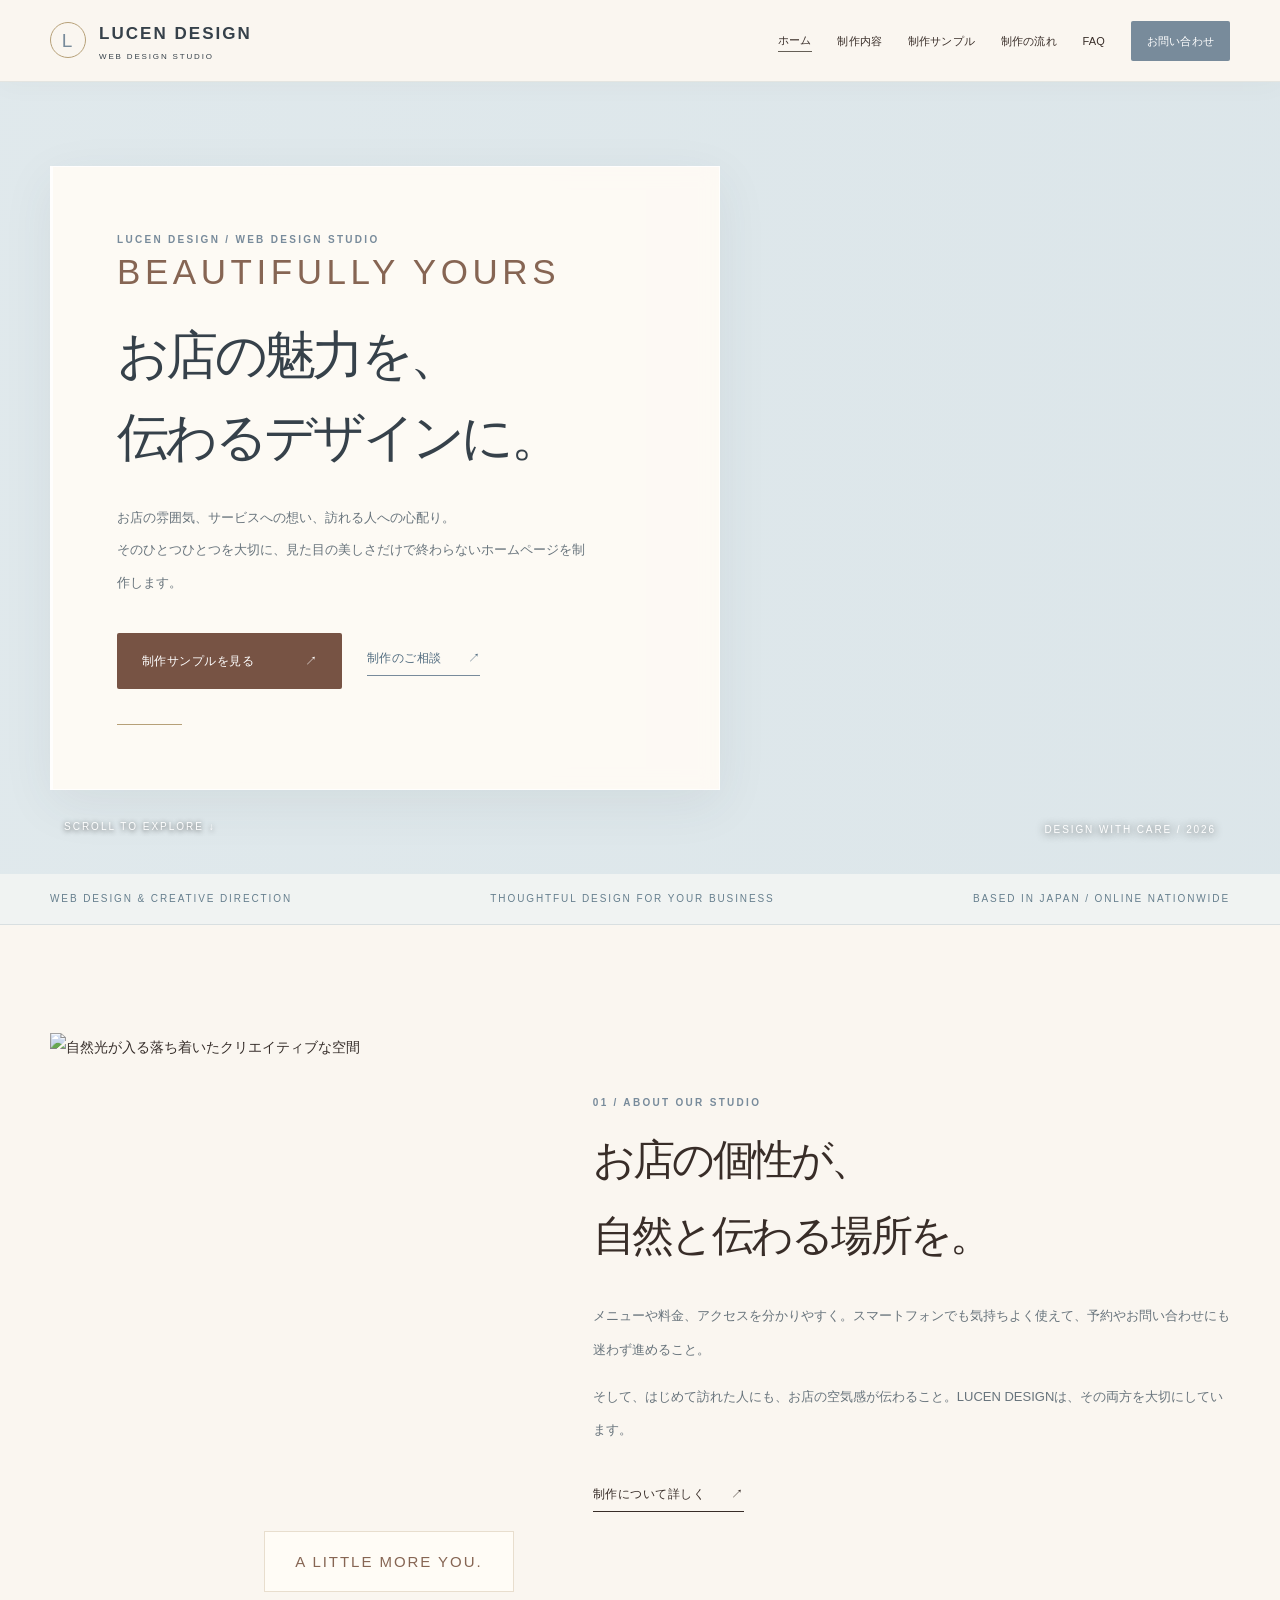
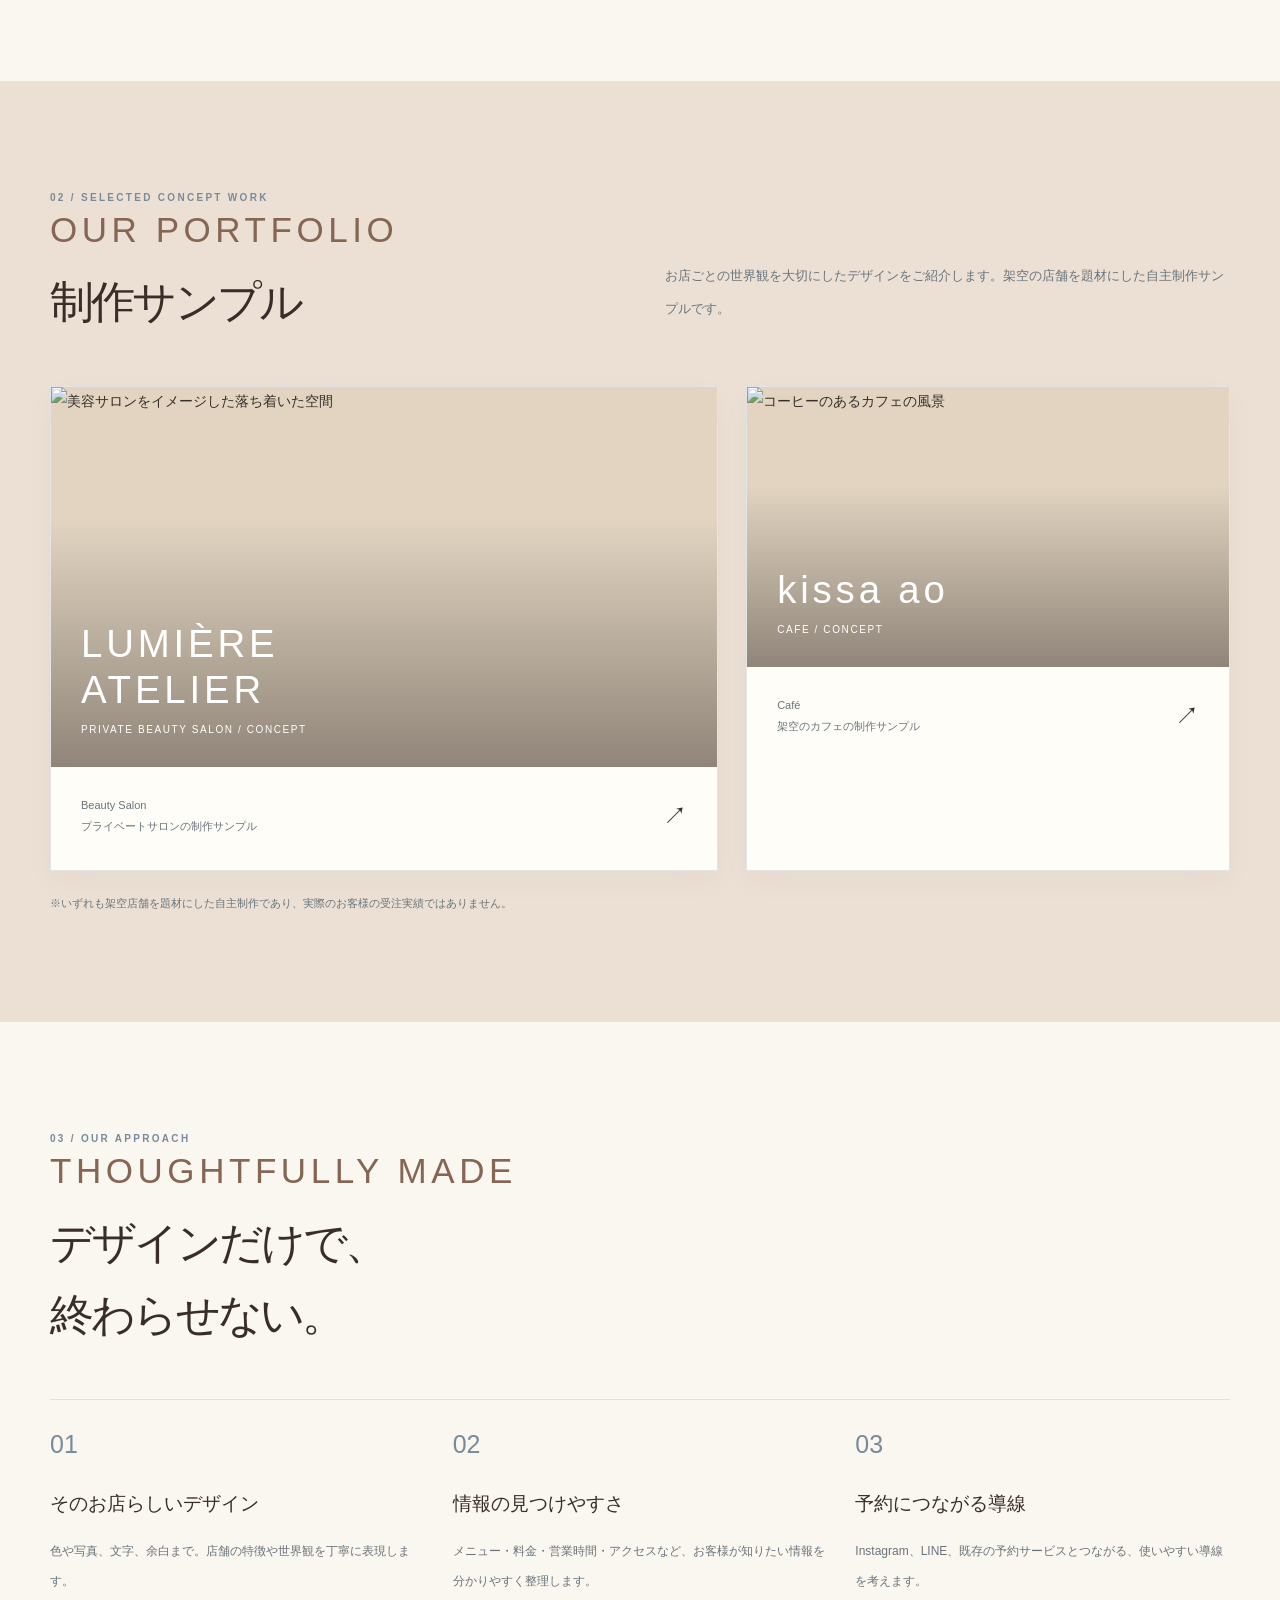
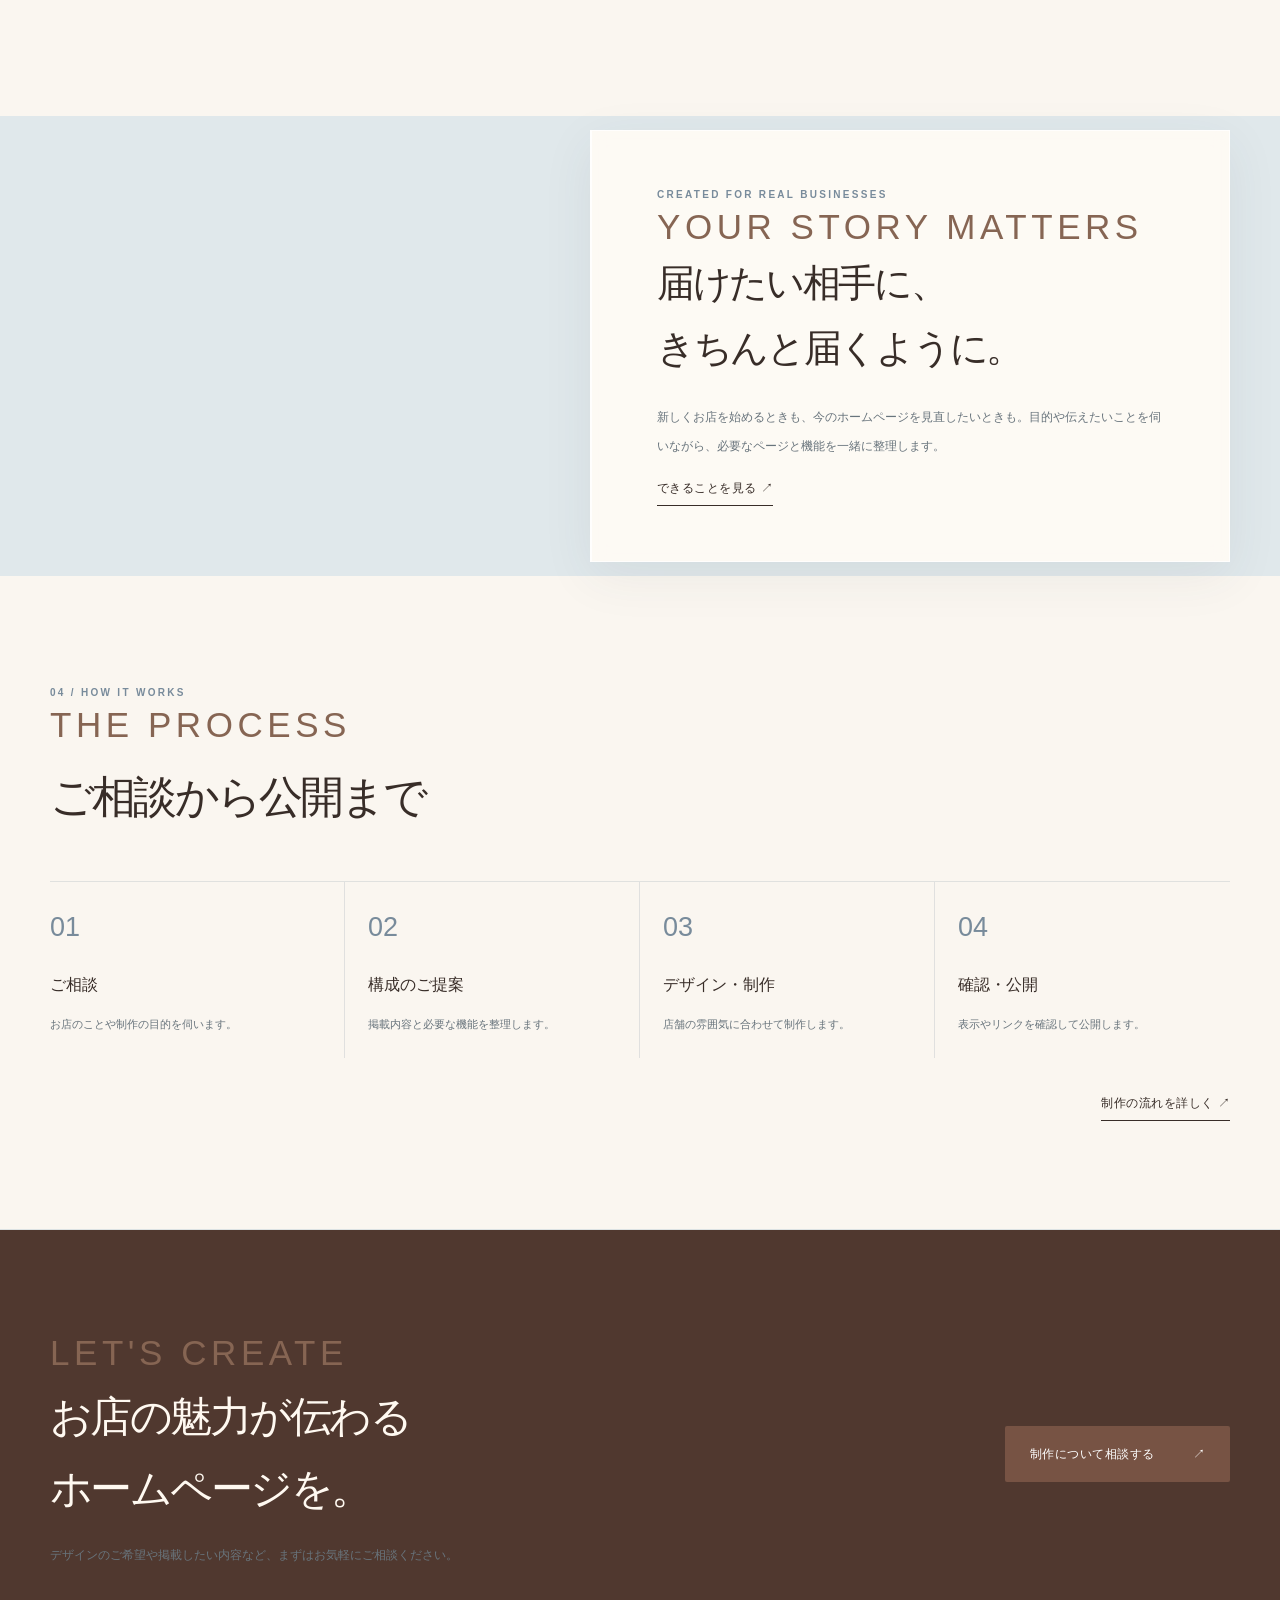
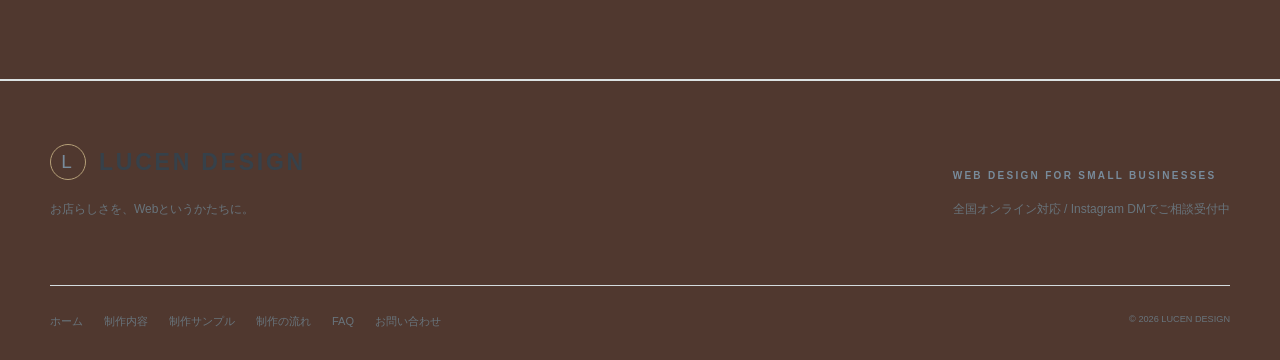
==== index.html @ 670e813e "Bust theme cache for visible blue palette v8" ====
<!doctype html><html lang="ja"><head><meta charset="utf-8"><meta name="viewport" content="width=device-width,initial-scale=1"><meta name="theme-color" content="#FAF6F0"><meta name="description" content="LUCEN DESIGNは店舗・個人事業主向けのホームページ制作スタジオ。お店の個性と使いやすさを両立するWebデザイン。"><meta property="og:title" content="LUCEN DESIGN | ホームページ制作"><meta property="og:description" content="LUCEN DESIGNは店舗・個人事業主向けのホームページ制作スタジオ。お店の個性と使いやすさを両立するWebデザイン。"><meta property="og:type" content="website"><link rel="canonical" href="https://vbpzvm6dhc-svg.github.io/shop-website-projects/"><meta name="design-version" content="LUCEN Editorial Glass v5 Production | 2026-11-01"><title>ホームページ制作 | LUCEN DESIGN</title><style>
:root{--ink:#302d29;--muted:#706b64;--cream:#FAF6F0;--milk:#fffdf8;--stone:#e9e3da;--taupe:#a58e7e;--forest:#6A493C;--line:rgba(76,67,57,.19);--sans:Arial,'Hiragino Kaku Gothic ProN',sans-serif;}
*{box-sizing:border-box}html{scroll-behavior:smooth;scroll-padding-top:86px}body{margin:0;background:var(--cream);font:400 14px/2 var(--sans);color:var(--ink);-webkit-font-smoothing:antialiased}
a{color:inherit;text-decoration:none}a:focus-visible,summary:focus-visible{outline:2px solid #655447;outline-offset:5px}button{font:inherit}img{max-width:100%;display:block}::selection{background:#dbcbbc;color:#292620}
.wrap{width:min(100% - 84px,1180px);margin-inline:auto}.eyebrow{display:block;font:600 10px/1.8 Arial,sans-serif;letter-spacing:.23em;text-transform:uppercase}.editorial-label{font-family:Arial,sans-serif;font-style:normal;font-weight:500;font-size:clamp(25px,3.2vw,44px);line-height:1.25;color:#806d5e;letter-spacing:.085em;display:block;text-transform:uppercase}.section{padding:108px 0}.section-head{display:grid;grid-template-columns:1fr 1fr;gap:50px;align-items:end;margin-bottom:48px}.section-head h2,.title{font-weight:400;font-size:clamp(29px,3.4vw,48px);line-height:1.65;letter-spacing:-.065em;margin:14px 0 0}.section-head p,.lead{color:var(--muted);font-size:13px;line-height:2.5}.muted{color:var(--muted)}.small{font-size:11px}.line{border-top:1px solid var(--line)}.button{display:inline-flex;align-items:center;justify-content:space-between;gap:38px;padding:16px 25px;background:var(--forest);color:white;font-size:12px;font-weight:500;letter-spacing:.04em;min-width:225px;transition:background .2s,transform .2s}.button:hover{background:#4F372D;transform:translateY(-2px)}.button.ghost{background:transparent;color:var(--ink);border:1px solid #898075}.text-link{font-size:12px;letter-spacing:.04em;border-bottom:1px solid currentColor;padding-bottom:5px;display:inline-flex;gap:26px;align-items:center}.text-link:hover{opacity:.66}.footnote{font-size:11px;color:#847d73}
.site-header{height:82px;position:sticky;top:0;z-index:30;background:rgba(248,246,241,.92);border-bottom:1px solid rgba(70,63,54,.12);-webkit-backdrop-filter:blur(18px);backdrop-filter:blur(18px)}.header-inner{height:100%;display:flex;align-items:center;justify-content:space-between;gap:25px}.brand{display:flex;align-items:center;gap:13px;white-space:nowrap;font-size:17px;font-weight:600;letter-spacing:.12em}.brand-symbol{display:grid;place-items:center;border:1px solid #ae9f8f;width:36px;height:36px;border-radius:50%;font:400 19px/1 Arial,sans-serif;color:#8a7566}.brand small{display:block;font-size:8px;letter-spacing:.23em;font-weight:500;margin-top:0;line-height:1.6}.nav{display:flex;gap:clamp(12px,2vw,29px);align-items:center}.nav a{font-size:11px;white-space:nowrap;letter-spacing:.02em}.nav a[aria-current=page]{border-bottom:1px solid #655f56}.nav .contact-link{background:var(--forest);padding:9px 16px;color:#fff}.site-footer{background:#422F29;color:#e9e6de;padding:58px 0 28px}.footer-top{display:flex;justify-content:space-between;gap:35px;align-items:end;padding-bottom:52px}.footer-top .brand{font-size:23px}.footer-top p{font-size:12px;color:#CBB8A8}.footer-links{border-top:1px solid #826B5D;padding-top:24px;display:flex;gap:21px;flex-wrap:wrap;font-size:11px;color:#dddcd4}.footer-links small{margin-left:auto;color:#BCA799}
.hero{position:relative;min-height:730px;height:min(88svh,980px);background:#b7afa4 url('https://images.unsplash.com/photo-1497366811353-6870744d04b2?auto=format&fit=crop&w=2200&q=88') center 55%/cover no-repeat;isolation:isolate}.hero:after{content:"";position:absolute;inset:0;background:linear-gradient(90deg,rgba(26,26,22,.12),transparent 80%);z-index:-1}.hero-inner{height:100%;display:flex;align-items:center}.glass{background:rgba(252,249,242,.89);border:1px solid rgba(255,255,255,.77);box-shadow:0 25px 80px rgba(31,27,22,.16);backdrop-filter:blur(9px);-webkit-backdrop-filter:blur(9px)}.hero-panel{width:min(670px,67%);padding:clamp(35px,5vw,78px);position:relative}.hero-panel:after{content:"";display:block;width:65px;height:1px;background:#978271;margin-top:35px}.hero-panel .editorial-label{font-size:clamp(37px,5vw,66px);margin:0 0 -8px}.hero-panel h1{font-size:clamp(34px,4.1vw,59px);line-height:1.55;letter-spacing:-.07em;font-weight:400;margin:20px 0 25px}.hero-panel h1 span{display:block}.hero-panel p{font-size:13px;line-height:2.5;color:#5f594f;max-width:470px}.hero-actions{display:flex;align-items:center;gap:25px;flex-wrap:wrap;margin-top:34px}.hero-label{position:absolute;right:5vw;bottom:37px;font:500 10px/1.5 Arial,sans-serif;letter-spacing:.19em;color:white;text-shadow:0 1px 9px #333}.scroll-note{position:absolute;left:5vw;bottom:37px;font-size:10px;letter-spacing:.2em;color:#fff;text-shadow:0 1px 5px #333}
.ticker{border-bottom:1px solid var(--line);background:#fdfaf5}.ticker-inner{display:flex;justify-content:space-between;gap:20px;padding:16px 0;font:500 10px/1.8 Arial,sans-serif;letter-spacing:.19em;color:#8a8278}
.intro-grid{display:grid;grid-template-columns:37% 1fr;gap:9%;align-items:center}.portrait-frame{position:relative;min-height:540px}.portrait-frame img{height:540px;width:100%;object-fit:cover;filter:saturate(.74)}.portrait-label{position:absolute;bottom:-19px;right:-27px;background:rgba(251,249,245,.9);border:1px solid #fff;padding:20px 30px;backdrop-filter:blur(8px);font:400 27px/1.3 Arial,sans-serif;color:#987d69}.intro-copy h2{font-size:clamp(28px,3.3vw,44px);line-height:1.8;font-weight:400;letter-spacing:-.065em;margin:10px 0 25px}.intro-copy p{color:var(--muted);font-size:13px;line-height:2.6}.intro-copy .text-link{margin-top:22px}
.work-section{background:#eae4db}.projects{display:grid;grid-template-columns:1.16fr .84fr;gap:28px}.project{background:#f9f6ef;overflow:hidden;min-height:350px}.project-image{position:relative;height:380px;overflow:hidden;background:#cbb9a7}.project-image img{height:100%;width:100%;object-fit:cover;filter:saturate(.68)}.project-image:after{content:"";position:absolute;inset:0;background:linear-gradient(0deg,rgba(30,24,20,.42),transparent 65%)}.project-overlay{position:absolute;z-index:1;left:30px;bottom:28px;color:#fff;line-height:1.5}.project-overlay strong{font:400 clamp(27px,3vw,42px)/1.2 Arial,sans-serif;letter-spacing:.07em}.project-overlay small{display:block;font:500 10px/1.8 Arial,sans-serif;letter-spacing:.16em;margin-top:8px}.project-info{padding:25px 30px 30px;display:flex;justify-content:space-between;gap:20px;align-items:center}.project-info p{margin:0;font-size:11px;color:#6b655e;line-height:1.9}.project-info .arrow{font-size:24px}.project.alt .project-image{height:280px}.project.alt .project-info{padding-bottom:25px}.work-disclaimer{font-size:11px;color:#777168;margin:21px 0 0}
.values{display:grid;grid-template-columns:repeat(3,1fr);gap:28px;border-top:1px solid var(--line)}.value{padding-top:32px}.value .number{font:400 25px/1 Arial,sans-serif;color:#ae9988}.value h3{font-weight:500;font-size:19px;margin:23px 0 14px}.value p{font-size:12px;line-height:2.45;color:var(--muted)}
.story-strip{min-height:460px;display:flex;align-items:center;background:#bfb7ac url('https://images.unsplash.com/photo-1497366754035-f200968a6e72?auto=format&fit=crop&w=1400&q=85') center/cover no-repeat}.story-panel{padding:55px 65px;max-width:640px;margin-left:auto}.story-panel h2{font-size:clamp(26px,3vw,42px);font-weight:400;line-height:1.7;letter-spacing:-.06em;margin:0 0 23px}.story-panel p{font-size:12px;line-height:2.4;color:var(--muted)}
.steps{display:grid;grid-template-columns:repeat(4,1fr);gap:0;border-top:1px solid var(--line)}.step{padding:30px 23px 10px;border-right:1px solid var(--line)}.step:first-child{padding-left:0}.step:last-child{border-right:0}.step b{font:400 27px Arial,sans-serif;color:#A48C78}.step h3{font-size:16px;font-weight:500;margin:24px 0 10px}.step p{font-size:11px;line-height:2.2;color:var(--muted)}
.cta-section{background:#4F362D;color:#fff;padding:100px 0}.cta-grid{display:flex;justify-content:space-between;align-items:center;gap:40px}.cta-grid h2{font-size:clamp(30px,3.3vw,46px);line-height:1.7;font-weight:400;letter-spacing:-.06em;margin:6px 0 18px}.cta-grid p{font-size:12px;color:#E1D1C2}.cta-grid .editorial-label{color:#B28F78}.cta-grid .button{background:#f8f5f0;color:#422F29}
.subhero{min-height:570px;background:#c8c0b6 url('https://images.unsplash.com/photo-1497366754035-f200968a6e72?auto=format&fit=crop&w=1400&q=85') center/cover no-repeat;display:flex;align-items:center}.subhero .glass{padding:55px 65px;width:min(690px,70%)}.subhero .editorial-label{font-size:55px;margin-bottom:-4px}.subhero h1{font-size:clamp(34px,4vw,57px);line-height:1.6;font-weight:400;letter-spacing:-.065em;margin:0 0 18px}.subhero p{font-size:13px;color:#655f55;line-height:2.5}.subhero .eyebrow{color:#84786e}.article-section{padding:95px 0}.article-grid{display:grid;grid-template-columns:1fr 1fr;gap:35px}.editorial-card{background:#fffdf8;border:1px solid var(--line);padding:34px;min-height:190px}.editorial-card h3{font-weight:500;font-size:19px;letter-spacing:-.02em;margin:0 0 13px}.editorial-card p{font-size:12px;color:var(--muted);line-height:2.5;margin:0}.editorial-card .eyebrow{color:#aa9583;margin-bottom:14px}.mini-list{padding:0;list-style:none}.mini-list li{padding:20px 0;border-bottom:1px solid var(--line);font-size:13px;color:var(--muted)}.mini-list li strong{display:inline-block;min-width:135px;color:var(--ink);font-weight:500}
.detail-visual{display:grid;grid-template-columns:1fr 1fr;gap:40px;align-items:center}.detail-visual img{width:100%;height:460px;object-fit:cover}.detail-visual h2{font-size:clamp(30px,3vw,45px);font-weight:400;line-height:1.65}.detail-visual p{font-size:13px;color:var(--muted);line-height:2.55}.detail-visual .editorial-label{font-size:49px}
.faq-list{max-width:900px;margin:auto;border-top:1px solid var(--line)}details{border-bottom:1px solid var(--line)}summary{cursor:pointer;padding:25px 8px;display:flex;justify-content:space-between;gap:25px;list-style:none;font-size:14px;font-weight:500}summary::-webkit-details-marker{display:none}summary:after{content:'+';font-size:25px;line-height:1;color:#8d7d70}details[open] summary:after{content:'−'}details p{padding:0 8px 26px;margin:0;font-size:12px;color:var(--muted);line-height:2.5}
.contact-panel{display:grid;grid-template-columns:1fr 1fr;gap:8%;align-items:center}.contact-panel h2{font-size:clamp(30px,3.5vw,48px);line-height:1.65;letter-spacing:-.06em;font-weight:400}.contact-panel p{font-size:13px;color:var(--muted);line-height:2.5}.contact-panel .button{margin-top:17px}.contact-panel img{width:100%;height:480px;object-fit:cover}
@media(max-width:980px){.wrap{width:min(100% - 50px,1180px)}.nav{gap:13px}.nav a{font-size:10px}.header-inner{gap:12px}.hero-panel{width:min(680px,78%)}.projects{grid-template-columns:1fr 1fr}}
@media(max-width:720px){html{scroll-padding-top:115px}.site-header{height:auto;position:relative}.header-inner{display:block;padding:17px 0}.brand{margin-bottom:13px}.nav{display:flex;justify-content:flex-start;flex-wrap:wrap;gap:7px 17px}.nav a{font-size:10px}.nav .contact-link{padding:4px 11px}.wrap{width:min(100% - 36px,1180px)}.hero{height:auto;min-height:700px;background-position:58% center}.hero-inner{padding:80px 0;min-height:700px}.hero-panel{width:100%;padding:38px 27px}.hero-panel .editorial-label{font-size:46px}.hero-panel h1{font-size:clamp(31px,7.7vw,45px)}.hero-panel p{font-size:12px}.hero-actions{gap:18px}.hero-label,.scroll-note{bottom:17px;font-size:8px}.ticker-inner{font-size:8px}.ticker-inner span:nth-child(2){display:none}.section{padding:73px 0}.section-head{grid-template-columns:1fr;gap:6px;margin-bottom:32px}.section-head h2{font-size:32px}.intro-grid,.detail-visual,.contact-panel{grid-template-columns:1fr;gap:44px}.portrait-frame{min-height:350px}.portrait-frame img{height:380px}.portrait-label{right:0}.projects{grid-template-columns:1fr}.project-image,.project.alt .project-image{height:300px}.values{grid-template-columns:1fr}.value{padding-bottom:13px}.story-strip{padding:60px 0;min-height:410px}.story-panel{padding:33px 27px;margin:0}.steps{grid-template-columns:1fr 1fr}.step{border-bottom:1px solid var(--line);padding:22px!important}.step:nth-child(2){border-right:0}.cta-grid{display:block}.cta-grid .button{margin-top:28px}.subhero{min-height:560px;background-position:60% center}.subhero .glass{width:100%;padding:42px 30px}.article-grid{grid-template-columns:1fr;gap:18px}.article-section{padding:70px 0}.contact-panel img,.detail-visual img{height:330px}.footer-top{display:block}.footer-links small{margin-left:0;width:100%}}
@media(max-width:420px){.hero-panel{padding:33px 23px}.hero-panel h1{font-size:32px}.hero-panel .editorial-label{font-size:40px}.hero-actions .button{min-width:0;gap:15px}.hero-actions .text-link{font-size:11px}.steps{grid-template-columns:1fr}.step{border-right:0}.subhero .editorial-label{font-size:43px}.section-head h2{font-size:29px}}
@media(prefers-reduced-motion:reduce){html{scroll-behavior:auto}*,*:before,*:after{transition:none!important}}


/* Editorial Glass v4: cocoa and ivory, upright readable typography */
:root{--cream:#FAF6F0;--ink:#382D28;--muted:#75665B;--milk:#FFFCF7;--stone:#EBDFD3;--taupe:#A98875;--forest:#775344;--line:rgba(103,74,58,.2);--sans:-apple-system,BlinkMacSystemFont,"Hiragino Kaku Gothic ProN","Yu Gothic",Meiryo,Arial,sans-serif}
html,body{background:#FAF6F0!important;color:#382D28!important;font-family:var(--sans)!important}
.site-header{background:rgba(250,246,240,.96)!important}
.ticker,.section{background-color:#FAF6F0}
.work-section{background:#ECE0D5!important}
.site-footer,.cta-section{background:#50382F!important;color:#FFF9F1!important}
.nav .contact-link,.button{background:#775344!important;color:white!important}
.button:hover{background:#604233!important}
.glass{background:rgba(255,251,245,.92)!important;border-color:rgba(255,255,255,.85)!important}
.editorial-label,.hero-panel .editorial-label,.subhero .editorial-label,.cta-grid .editorial-label,.detail-visual .editorial-label,.portrait-label{
font-family:Arial,Helvetica,sans-serif!important;font-style:normal!important;font-weight:500!important;letter-spacing:.13em!important;text-transform:uppercase!important;line-height:1.3!important;color:#866553!important;font-size:clamp(22px,3vw,35px)!important}
.hero-panel .editorial-label,.subhero .editorial-label{margin-bottom:16px!important}
.portrait-label{font-size:15px!important}
.project-overlay strong{font-family:Arial,Helvetica,sans-serif!important;font-weight:500!important;letter-spacing:.1em!important}
@media(max-width:720px){.editorial-label,.hero-panel .editorial-label,.subhero .editorial-label{font-size:clamp(20px,5vw,28px)!important}}

/* Production QA v5 — consistent brown palette and readable small text */
@media(max-width:720px){.nav a,.footer-links a,.project-info p,.value p,.step p,.work-disclaimer,.eyebrow,.footnote{font-size:12px!important;line-height:1.85}.nav{row-gap:8px}.hero-panel p,.subhero p{font-size:13px!important;line-height:2.2}.hero-panel{max-width:640px}.header-inner{padding-block:16px}}
.skip-link{position:absolute;left:12px;top:-80px;background:#50382F;color:#fff;padding:9px 14px;z-index:999}.skip-link:focus{top:12px}
</style><link rel="icon" type="image/svg+xml" href="./favicon.svg"><link rel="stylesheet" href="ivory-theme.css?v=8"></head><body><a class="skip-link" href="#main">本文へスキップ</a><header class="site-header"><div class="wrap header-inner"><a class="brand" href="./" aria-label="LUCEN DESIGN ホーム"><span class="brand-symbol" aria-hidden="true">L</span><span>LUCEN DESIGN<small>WEB DESIGN STUDIO</small></span></a><nav class="nav" aria-label="メインナビゲーション"><a href="./" aria-current="page">ホーム</a><a href="./services/">制作内容</a><a href="./works/">制作サンプル</a><a href="./process/">制作の流れ</a><a href="./faq/">FAQ</a><a href="./contact/" class="contact-link">お問い合わせ</a></nav></div></header><main id="main"><section class="hero" aria-label="LUCEN DESIGN ご紹介"><div class="wrap hero-inner"><div class="glass hero-panel"><span class="eyebrow">LUCEN DESIGN / WEB DESIGN STUDIO</span><span class="editorial-label" aria-hidden="true">Beautifully yours</span><h1>お店の魅力を、<br><span>伝わるデザインに。</span></h1><p>お店の雰囲気、サービスへの想い、訪れる人への心配り。<br>そのひとつひとつを大切に、見た目の美しさだけで終わらないホームページを制作します。</p><div class="hero-actions"><a class="button" href="./works/">制作サンプルを見る <span aria-hidden="true">↗</span></a><a class="text-link" href="./contact/">制作のご相談 <span aria-hidden="true">↗</span></a></div></div></div><span class="scroll-note">SCROLL TO EXPLORE ↓</span><span class="hero-label">DESIGN WITH CARE / 2026</span></section>
<div class="ticker"><div class="wrap ticker-inner"><span>WEB DESIGN & CREATIVE DIRECTION</span><span>THOUGHTFUL DESIGN FOR YOUR BUSINESS</span><span>BASED IN JAPAN / ONLINE NATIONWIDE</span></div></div>
<section class="section"><div class="wrap intro-grid"><div class="portrait-frame"><img src="https://images.unsplash.com/photo-1497366858526-0766cadbe8fa?auto=format&fit=crop&w=1400&q=85" alt="自然光が入る落ち着いたクリエイティブな空間" loading="lazy"><div class="portrait-label">A little more you.</div></div><div class="intro-copy"><span class="eyebrow">01 / ABOUT OUR STUDIO</span><h2>お店の個性が、<br>自然と伝わる場所を。</h2><p>メニューや料金、アクセスを分かりやすく。スマートフォンでも気持ちよく使えて、予約やお問い合わせにも迷わず進めること。</p><p>そして、はじめて訪れた人にも、お店の空気感が伝わること。LUCEN DESIGNは、その両方を大切にしています。</p><a class="text-link" href="./services/">制作について詳しく <span aria-hidden="true">↗</span></a></div></div></section>
<section class="section work-section"><div class="wrap"><div class="section-head"><div><span class="eyebrow">02 / SELECTED CONCEPT WORK</span><span class="editorial-label" aria-hidden="true">Our portfolio</span><h2>制作サンプル</h2></div><p>お店ごとの世界観を大切にしたデザインをご紹介します。架空の店舗を題材にした自主制作サンプルです。</p></div><div class="projects"><a class="project" href="./works/"><div class="project-image"><img src="https://images.unsplash.com/photo-1600948836101-f9ffda59d250?auto=format&fit=crop&w=1400&q=85" alt="美容サロンをイメージした落ち着いた空間" loading="lazy"><div class="project-overlay"><strong>LUMIÈRE<br>ATELIER</strong><small>PRIVATE BEAUTY SALON / CONCEPT</small></div></div><div class="project-info"><p>Beauty Salon<br>プライベートサロンの制作サンプル</p><span class="arrow" aria-hidden="true">↗</span></div></a><a class="project alt" href="./demos/kissa-ao/"><div class="project-image"><img src="https://images.unsplash.com/photo-1442512595331-e89e73853f31?auto=format&fit=crop&w=1400&q=85" alt="コーヒーのあるカフェの風景" loading="lazy"><div class="project-overlay"><strong>kissa ao</strong><small>CAFE / CONCEPT</small></div></div><div class="project-info"><p>Café<br>架空のカフェの制作サンプル</p><span class="arrow" aria-hidden="true">↗</span></div></a></div><p class="work-disclaimer">※いずれも架空店舗を題材にした自主制作であり、実際のお客様の受注実績ではありません。</p></div></section>
<section class="section"><div class="wrap"><div class="section-head"><div><span class="eyebrow">03 / OUR APPROACH</span><span class="editorial-label" aria-hidden="true">Thoughtfully made</span><h2>デザインだけで、<br>終わらせない。</h2></div></div><div class="values"><div class="value"><span class="number">01</span><h3>そのお店らしいデザイン</h3><p>色や写真、文字、余白まで。店舗の特徴や世界観を丁寧に表現します。</p></div><div class="value"><span class="number">02</span><h3>情報の見つけやすさ</h3><p>メニュー・料金・営業時間・アクセスなど、お客様が知りたい情報を分かりやすく整理します。</p></div><div class="value"><span class="number">03</span><h3>予約につながる導線</h3><p>Instagram、LINE、既存の予約サービスとつながる、使いやすい導線を考えます。</p></div></div></div></section>
<section class="story-strip"><div class="wrap"><div class="glass story-panel"><span class="eyebrow">CREATED FOR REAL BUSINESSES</span><span class="editorial-label" aria-hidden="true">Your story matters</span><h2>届けたい相手に、<br>きちんと届くように。</h2><p>新しくお店を始めるときも、今のホームページを見直したいときも。目的や伝えたいことを伺いながら、必要なページと機能を一緒に整理します。</p><a class="text-link" href="./services/">できることを見る ↗</a></div></div></section>
<section class="section"><div class="wrap"><div class="section-head"><div><span class="eyebrow">04 / HOW IT WORKS</span><span class="editorial-label" aria-hidden="true">The process</span><h2>ご相談から公開まで</h2></div></div><div class="steps"><div class="step"><b>01</b><h3>ご相談</h3><p>お店のことや制作の目的を伺います。</p></div><div class="step"><b>02</b><h3>構成のご提案</h3><p>掲載内容と必要な機能を整理します。</p></div><div class="step"><b>03</b><h3>デザイン・制作</h3><p>店舗の雰囲気に合わせて制作します。</p></div><div class="step"><b>04</b><h3>確認・公開</h3><p>表示やリンクを確認して公開します。</p></div></div><div style="text-align:right;margin-top:30px"><a class="text-link" href="./process/">制作の流れを詳しく ↗</a></div></div></section>
<section class="cta-section"><div class="wrap cta-grid"><div><span class="editorial-label" lang="en">Let's create</span><h2>お店の魅力が伝わる<br>ホームページを。</h2><p>デザインのご希望や掲載したい内容など、まずはお気軽にご相談ください。</p></div><a class="button" href="./contact/">制作について相談する <span aria-hidden="true">↗</span></a></div></section></main><footer class="site-footer"><div class="wrap"><div class="footer-top"><div><a href="./" class="brand"><span class="brand-symbol" aria-hidden="true">L</span>LUCEN DESIGN</a><p>お店らしさを、Webというかたちに。</p></div><div><span class="eyebrow">WEB DESIGN FOR SMALL BUSINESSES</span><p>全国オンライン対応 / Instagram DMでご相談受付中</p></div></div><div class="footer-links"><a href="./">ホーム</a><a href="./services/">制作内容</a><a href="./works/">制作サンプル</a><a href="./process/">制作の流れ</a><a href="./faq/">FAQ</a><a href="./contact/">お問い合わせ</a><small>© 2026 LUCEN DESIGN</small></div></div></footer></body></html>
---- ivory-theme.css ----
/* LUCEN DESIGN — Ivory Editorial refinement. Visual styling only. */
:root{--ink:#39342e;--muted:#776f65;--cream:#f8f5ed;--milk:#fffdf8;--stone:#eee8de;--taupe:#b6a28b;--forest:#77634f;--line:rgba(116,96,74,.18)}
body{background:#f8f5ed;color:var(--ink)}
.site-header{background:rgba(255,253,247,.95);border-bottom:1px solid #e7ded0;box-shadow:0 3px 25px rgba(94,75,51,.035)}
.brand-symbol{border-color:#c6ab83;color:#a48660}
.nav .contact-link,.button{background:#796651;color:#fff;border-radius:2px}
.nav .contact-link:hover,.button:hover{background:#5f4c3a}
.button.ghost{background:rgba(255,253,247,.75);border-color:#c5b49e;color:#54483c}
.hero{background-color:#e8dfd1;background-blend-mode:screen}
.hero:after{background:linear-gradient(90deg,rgba(250,246,237,.28),rgba(251,248,242,.09))}
.glass{background:rgba(255,253,247,.94);border:1px solid rgba(217,203,181,.8);box-shadow:0 18px 65px rgba(91,71,49,.10)}
.hero-panel{border-left:3px solid #c7aa7e}
.hero-panel:after{background:#bba17d}
.editorial-label{color:#a18a6c;letter-spacing:.1em}
.ticker{background:#fffcf6}
.work-section{background:#f0eae0}
.project,.editorial-card{background:#fffcf7;border:1px solid #e9dfd1;box-shadow:0 12px 32px rgba(102,79,50,.045)}
.project-image{background:#e2d4c1}
.portrait-label{background:#fffcf6;color:#a58a6c;border:1px solid #e8dece}
.story-strip{background-color:#e5d9c9;background-blend-mode:screen}
.story-panel{border-left:3px solid #c7aa7e}
.cta-section{background:#e9dfd0;color:#44392f;border-top:1px solid #d8c9b4;border-bottom:1px solid #d8c9b4}
.cta-grid p{color:#756859}.cta-grid .editorial-label{color:#9b8060}.cta-grid .button{background:#75604b;color:#fff}
.site-footer{background:#e9e1d5;color:#4b4035;border-top:1px solid #d8c8b3}
.footer-top p,.footer-links,.footer-links small{color:#796b5d}
.footer-links{border-top-color:#cfc0ac}
.subhero{background-color:#e5d9c9;background-blend-mode:screen}
.subhero .glass{border-left:3px solid #c7aa7e}
.value .number,.step b{color:#b59b79}
a:focus-visible,summary:focus-visible{outline-color:#a88b62}
@media(max-width:700px){.hero-panel{border-left-width:2px}.site-header{background:rgba(255,253,247,.97)}}

/* LUCEN refined palette: ivory 85%, dusty blue 12%, champagne gold 3%. */
:root{--ink:#36414a;--muted:#68747c;--cream:#f8f5ed;--milk:#fffdf8;--stone:#eeeae2;--taupe:#788b9b;--forest:#788b9b;--line:rgba(120,139,155,.20)}
body{background:#f8f5ed;color:#36414a}
.site-header{background:rgba(255,253,248,.96);border-bottom-color:#e4e5e1}
.brand-symbol{color:#a58e68;border-color:#b6a078}
.editorial-label,.portrait-label{color:#788b9b}
.hero-panel{border-left:2px solid #b6a078}
.hero-panel:after{background:#b6a078}
.glass{background:rgba(255,253,248,.94);border-color:rgba(120,139,155,.17);box-shadow:0 14px 48px rgba(54,65,74,.075)}
.nav .contact-link,.button,.cta-grid .button{background:#788b9b;color:#fff}
.nav .contact-link:hover,.button:hover,.cta-grid .button:hover{background:#627888}
.button.ghost{background:#fffdf8;color:#36414a;border-color:#c6d0d6}
.work-section{background:#f1eee7}
.project,.editorial-card{background:#fffdf8;border-color:#e2e5e5;box-shadow:0 10px 28px rgba(54,65,74,.035)}
.cta-section{background:#eef0ed;color:#36414a;border-color:#dce2e3}
.cta-grid p{color:#68747c}.cta-grid .editorial-label{color:#788b9b}
.site-footer{background:#eceeea;color:#36414a;border-top-color:#dce2e3}
.footer-top p,.footer-links,.footer-links small{color:#68747c}
.footer-links{border-top-color:#d4dcde}
.value .number,.step b{color:#788b9b}
.story-panel,.subhero .glass{border-left:2px solid #b6a078}
a:focus-visible,summary:focus-visible{outline-color:#788b9b}

/* v8: visible blue-and-ivory treatment, replacing remaining hard-coded brown values */
.hero{background-color:#dbe5e9;background-blend-mode:luminosity; }
.hero:after{background:linear-gradient(90deg,rgba(241,246,247,.22),rgba(240,244,245,.06))}
.hero-panel.glass{background:rgba(255,253,248,.96);border:1px solid #dce4e7;border-left:3px solid #b6a078}
.hero-panel .editorial-label,.subhero .editorial-label,.section-head .editorial-label{color:#788b9b}
.hero-panel h1,.subhero h1{color:#36414a}
.hero-panel p,.subhero p{color:#68747c}
.hero-actions .text-link{color:#526d80;border-bottom-color:#788b9b}
.nav .contact-link{background:#788b9b!important;color:#fff}
.nav .contact-link:hover{background:#627888!important}
.ticker,.ticker-inner{background:#f0f3f2;color:#667f8e}
.brand{color:#36414a}.brand-symbol{color:#788b9b;border-color:#b6a078}
.eyebrow{color:#788b9b}
.hero-label,.scroll-note{color:#fff}
.project-info p,.work-disclaimer,.footnote{color:#68747c}
.editorial-card .eyebrow{color:#788b9b}
.story-strip,.subhero{background-color:#e0e8eb;background-blend-mode:luminosity}
.cta-section{background:#e5ebed;color:#36414a}
.site-footer{background:#e8edef;color:#36414a}
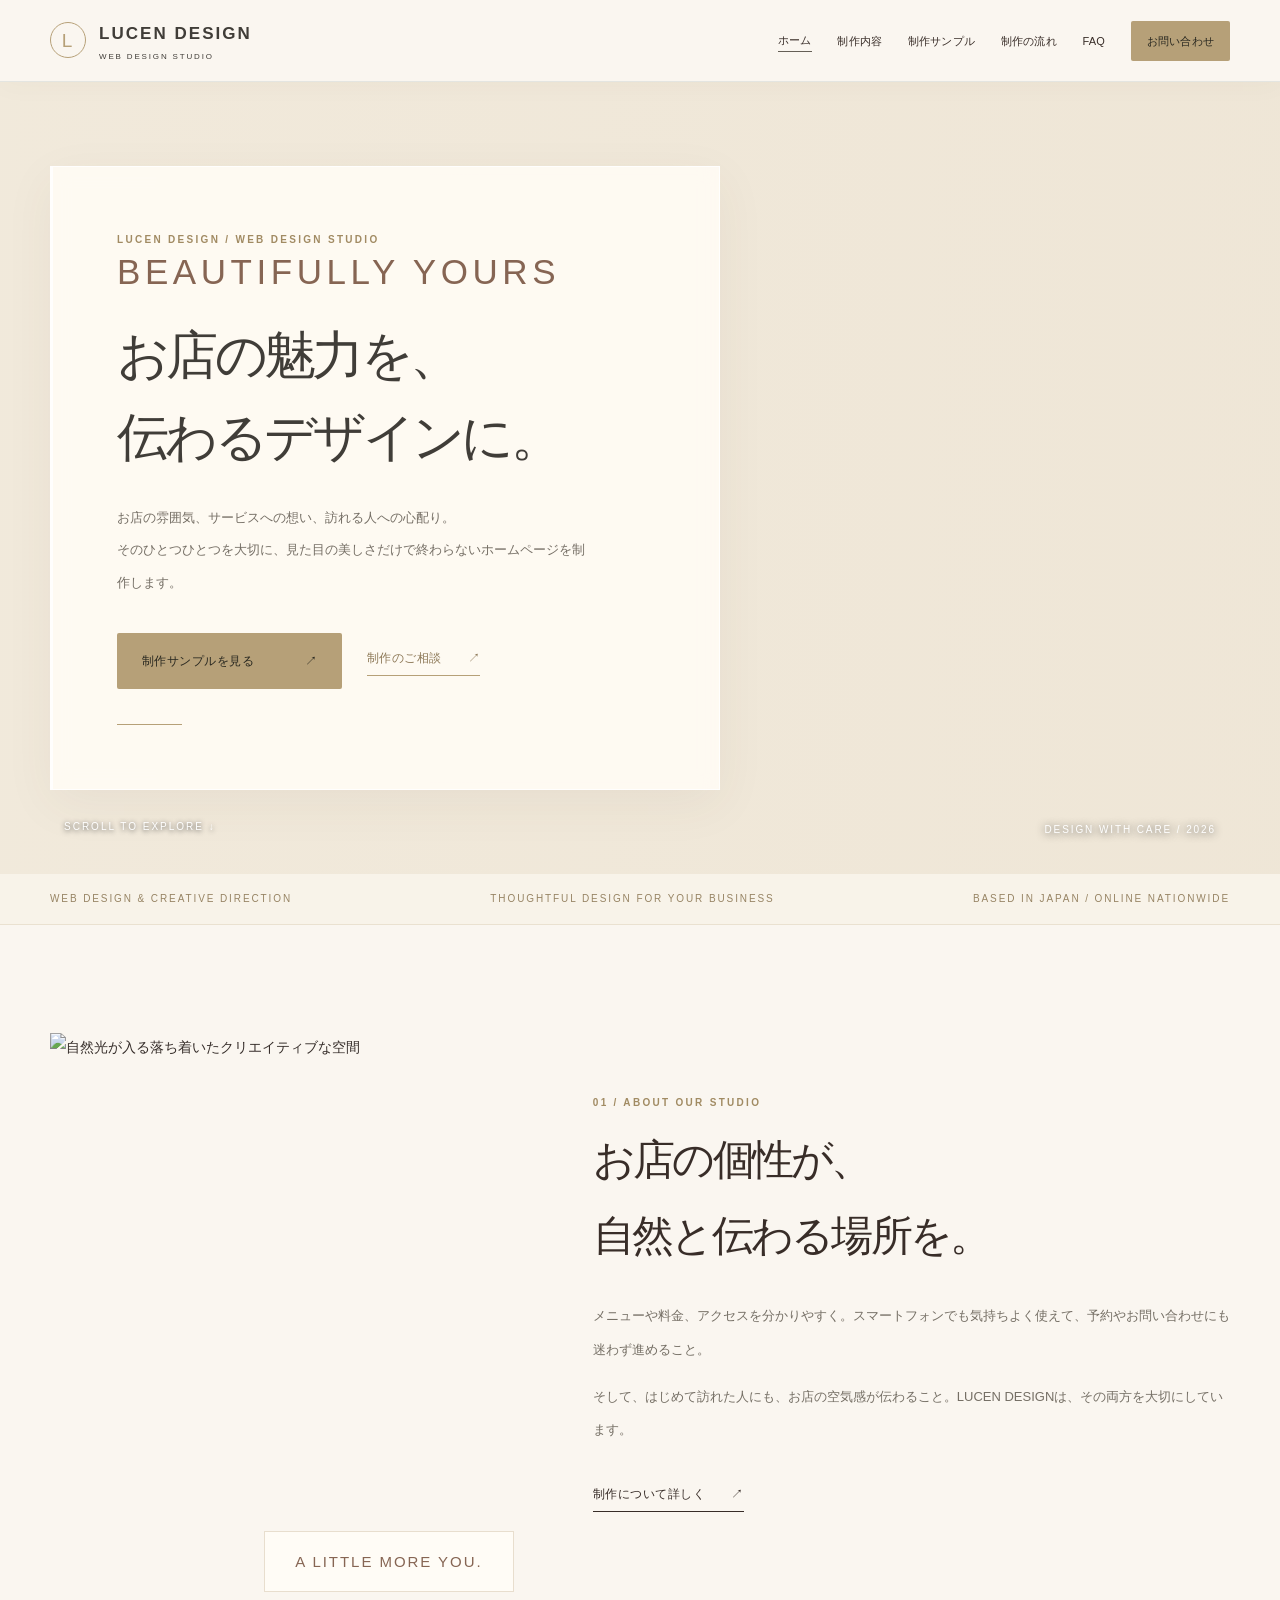
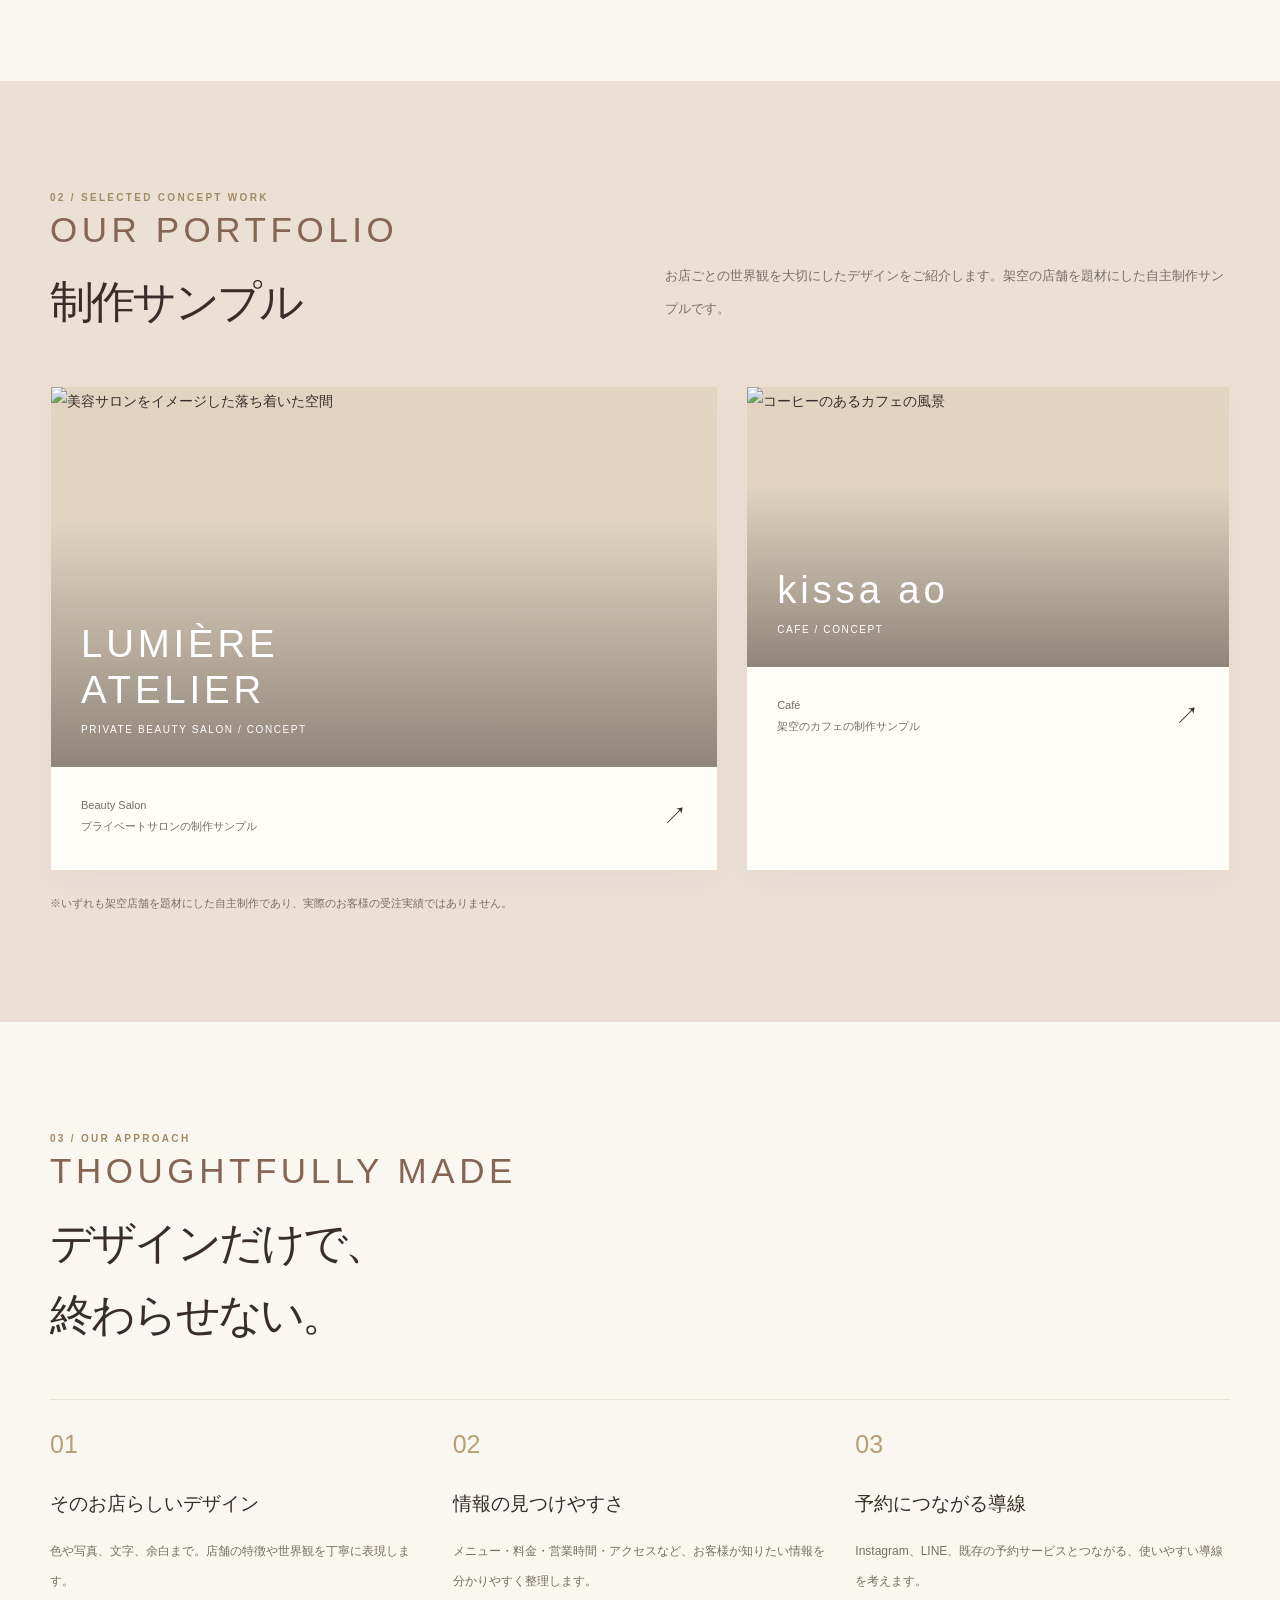
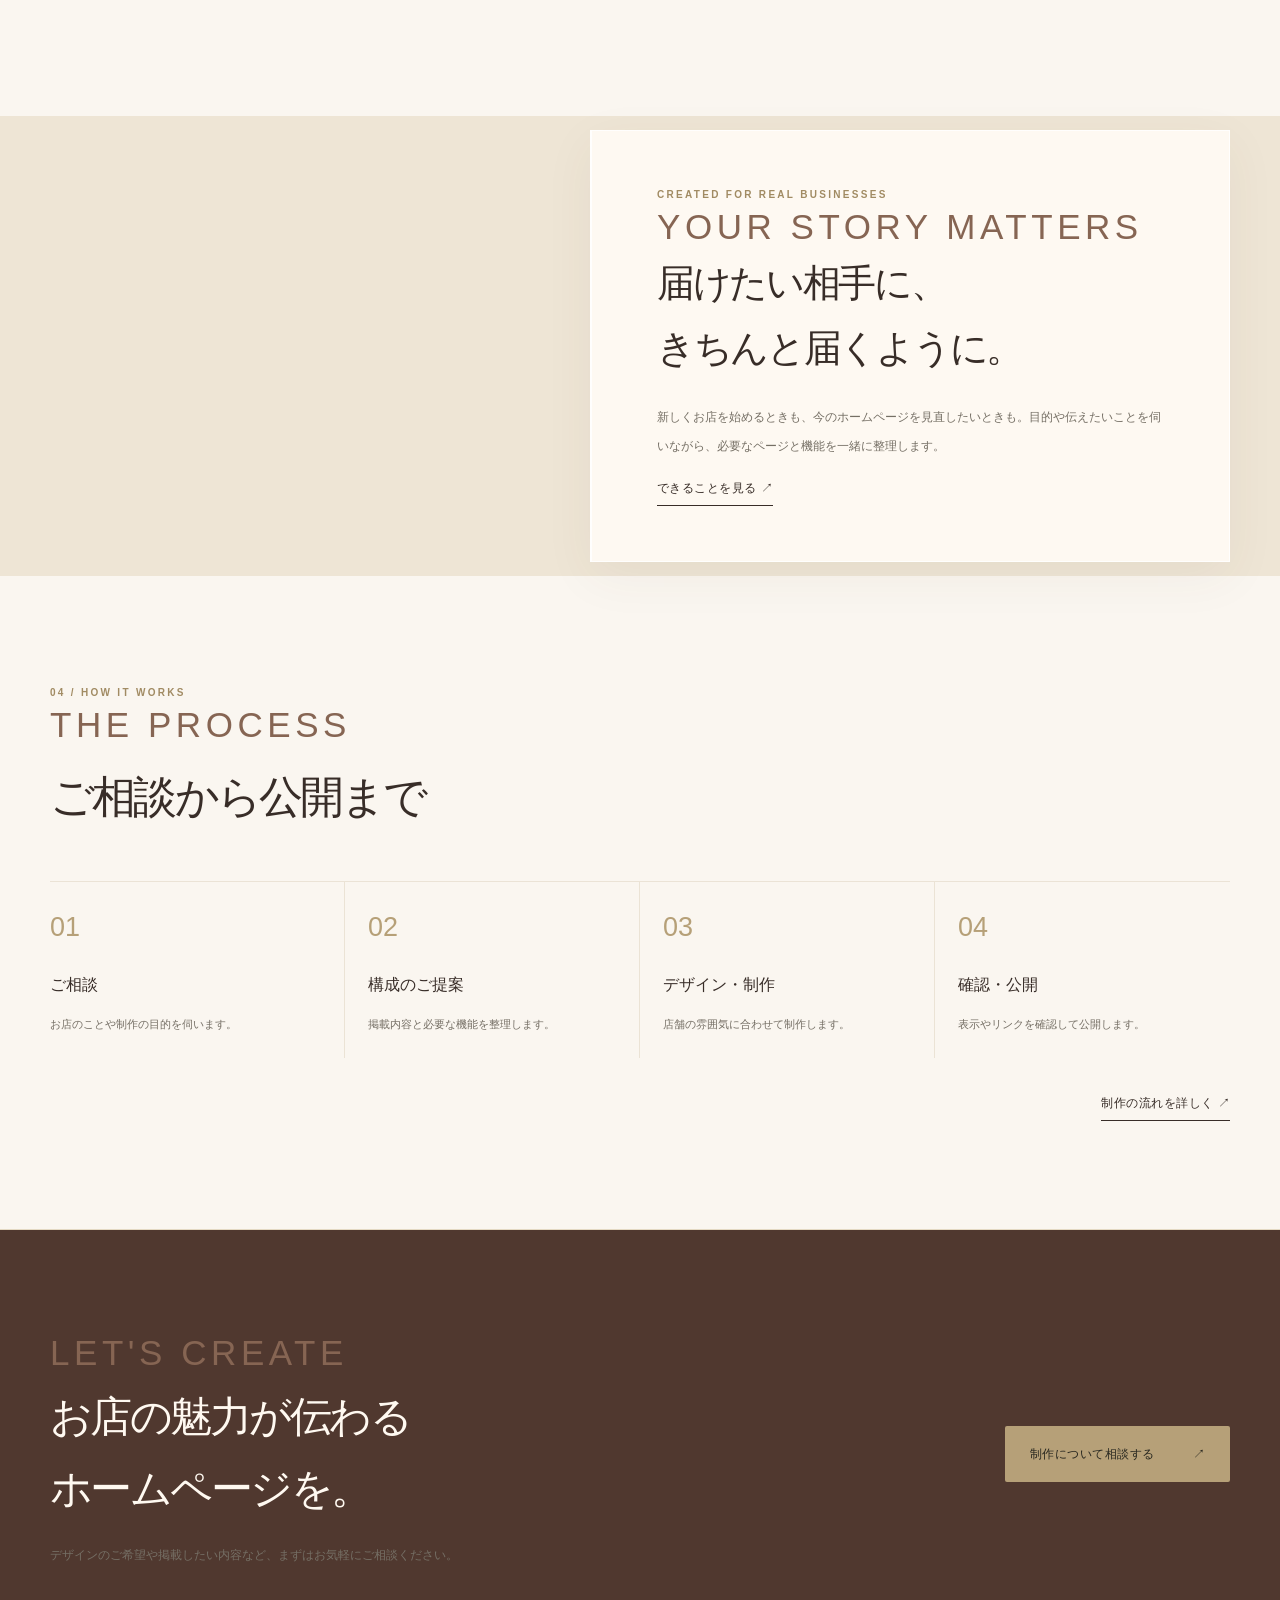
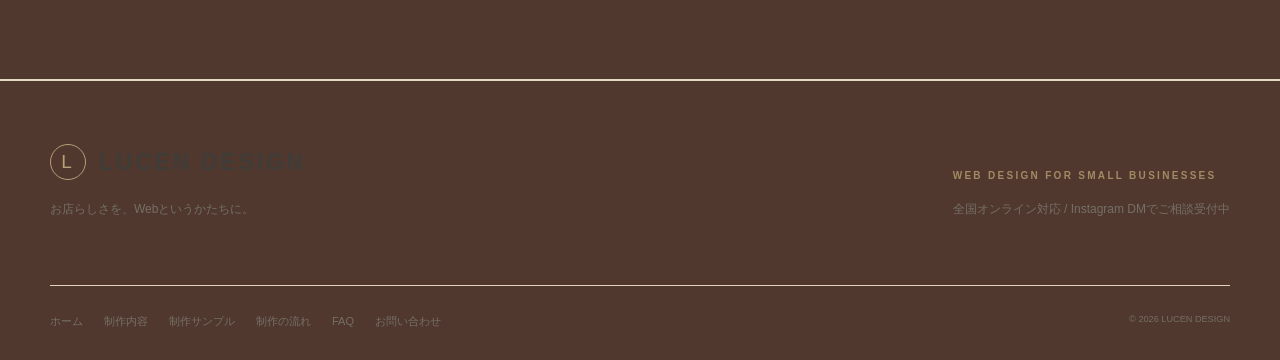
==== commit f362db7a: "Refresh champagne-gold theme cache v9" ====
--- a/index.html
+++ b/index.html
@@ -42,7 +42,7 @@
 /* Production QA v5 — consistent brown palette and readable small text */
 @media(max-width:720px){.nav a,.footer-links a,.project-info p,.value p,.step p,.work-disclaimer,.eyebrow,.footnote{font-size:12px!important;line-height:1.85}.nav{row-gap:8px}.hero-panel p,.subhero p{font-size:13px!important;line-height:2.2}.hero-panel{max-width:640px}.header-inner{padding-block:16px}}
 .skip-link{position:absolute;left:12px;top:-80px;background:#50382F;color:#fff;padding:9px 14px;z-index:999}.skip-link:focus{top:12px}
-</style><link rel="icon" type="image/svg+xml" href="./favicon.svg"><link rel="stylesheet" href="ivory-theme.css?v=8"></head><body><a class="skip-link" href="#main">本文へスキップ</a><header class="site-header"><div class="wrap header-inner"><a class="brand" href="./" aria-label="LUCEN DESIGN ホーム"><span class="brand-symbol" aria-hidden="true">L</span><span>LUCEN DESIGN<small>WEB DESIGN STUDIO</small></span></a><nav class="nav" aria-label="メインナビゲーション"><a href="./" aria-current="page">ホーム</a><a href="./services/">制作内容</a><a href="./works/">制作サンプル</a><a href="./process/">制作の流れ</a><a href="./faq/">FAQ</a><a href="./contact/" class="contact-link">お問い合わせ</a></nav></div></header><main id="main"><section class="hero" aria-label="LUCEN DESIGN ご紹介"><div class="wrap hero-inner"><div class="glass hero-panel"><span class="eyebrow">LUCEN DESIGN / WEB DESIGN STUDIO</span><span class="editorial-label" aria-hidden="true">Beautifully yours</span><h1>お店の魅力を、<br><span>伝わるデザインに。</span></h1><p>お店の雰囲気、サービスへの想い、訪れる人への心配り。<br>そのひとつひとつを大切に、見た目の美しさだけで終わらないホームページを制作します。</p><div class="hero-actions"><a class="button" href="./works/">制作サンプルを見る <span aria-hidden="true">↗</span></a><a class="text-link" href="./contact/">制作のご相談 <span aria-hidden="true">↗</span></a></div></div></div><span class="scroll-note">SCROLL TO EXPLORE ↓</span><span class="hero-label">DESIGN WITH CARE / 2026</span></section>
+</style><link rel="icon" type="image/svg+xml" href="./favicon.svg"><link rel="stylesheet" href="ivory-theme.css?v=9"></head><body><a class="skip-link" href="#main">本文へスキップ</a><header class="site-header"><div class="wrap header-inner"><a class="brand" href="./" aria-label="LUCEN DESIGN ホーム"><span class="brand-symbol" aria-hidden="true">L</span><span>LUCEN DESIGN<small>WEB DESIGN STUDIO</small></span></a><nav class="nav" aria-label="メインナビゲーション"><a href="./" aria-current="page">ホーム</a><a href="./services/">制作内容</a><a href="./works/">制作サンプル</a><a href="./process/">制作の流れ</a><a href="./faq/">FAQ</a><a href="./contact/" class="contact-link">お問い合わせ</a></nav></div></header><main id="main"><section class="hero" aria-label="LUCEN DESIGN ご紹介"><div class="wrap hero-inner"><div class="glass hero-panel"><span class="eyebrow">LUCEN DESIGN / WEB DESIGN STUDIO</span><span class="editorial-label" aria-hidden="true">Beautifully yours</span><h1>お店の魅力を、<br><span>伝わるデザインに。</span></h1><p>お店の雰囲気、サービスへの想い、訪れる人への心配り。<br>そのひとつひとつを大切に、見た目の美しさだけで終わらないホームページを制作します。</p><div class="hero-actions"><a class="button" href="./works/">制作サンプルを見る <span aria-hidden="true">↗</span></a><a class="text-link" href="./contact/">制作のご相談 <span aria-hidden="true">↗</span></a></div></div></div><span class="scroll-note">SCROLL TO EXPLORE ↓</span><span class="hero-label">DESIGN WITH CARE / 2026</span></section>
 <div class="ticker"><div class="wrap ticker-inner"><span>WEB DESIGN & CREATIVE DIRECTION</span><span>THOUGHTFUL DESIGN FOR YOUR BUSINESS</span><span>BASED IN JAPAN / ONLINE NATIONWIDE</span></div></div>
 <section class="section"><div class="wrap intro-grid"><div class="portrait-frame"><img src="https://images.unsplash.com/photo-1497366858526-0766cadbe8fa?auto=format&fit=crop&w=1400&q=85" alt="自然光が入る落ち着いたクリエイティブな空間" loading="lazy"><div class="portrait-label">A little more you.</div></div><div class="intro-copy"><span class="eyebrow">01 / ABOUT OUR STUDIO</span><h2>お店の個性が、<br>自然と伝わる場所を。</h2><p>メニューや料金、アクセスを分かりやすく。スマートフォンでも気持ちよく使えて、予約やお問い合わせにも迷わず進めること。</p><p>そして、はじめて訪れた人にも、お店の空気感が伝わること。LUCEN DESIGNは、その両方を大切にしています。</p><a class="text-link" href="./services/">制作について詳しく <span aria-hidden="true">↗</span></a></div></div></section>
 <section class="section work-section"><div class="wrap"><div class="section-head"><div><span class="eyebrow">02 / SELECTED CONCEPT WORK</span><span class="editorial-label" aria-hidden="true">Our portfolio</span><h2>制作サンプル</h2></div><p>お店ごとの世界観を大切にしたデザインをご紹介します。架空の店舗を題材にした自主制作サンプルです。</p></div><div class="projects"><a class="project" href="./works/"><div class="project-image"><img src="https://images.unsplash.com/photo-1600948836101-f9ffda59d250?auto=format&fit=crop&w=1400&q=85" alt="美容サロンをイメージした落ち着いた空間" loading="lazy"><div class="project-overlay"><strong>LUMIÈRE<br>ATELIER</strong><small>PRIVATE BEAUTY SALON / CONCEPT</small></div></div><div class="project-info"><p>Beauty Salon<br>プライベートサロンの制作サンプル</p><span class="arrow" aria-hidden="true">↗</span></div></a><a class="project alt" href="./demos/kissa-ao/"><div class="project-image"><img src="https://images.unsplash.com/photo-1442512595331-e89e73853f31?auto=format&fit=crop&w=1400&q=85" alt="コーヒーのあるカフェの風景" loading="lazy"><div class="project-overlay"><strong>kissa ao</strong><small>CAFE / CONCEPT</small></div></div><div class="project-info"><p>Café<br>架空のカフェの制作サンプル</p><span class="arrow" aria-hidden="true">↗</span></div></a></div><p class="work-disclaimer">※いずれも架空店舗を題材にした自主制作であり、実際のお客様の受注実績ではありません。</p></div></section>
--- a/ivory-theme.css
+++ b/ivory-theme.css
@@ -72,3 +72,31 @@
 .story-strip,.subhero{background-color:#e0e8eb;background-blend-mode:luminosity}
 .cta-section{background:#e5ebed;color:#36414a}
 .site-footer{background:#e8edef;color:#36414a}
+
+/* v9 champagne-gold trial: ivory + restrained gold, no dusty-blue accents */
+:root{--ink:#403d38;--muted:#756f65;--cream:#f8f5ed;--taupe:#b6a078;--forest:#b6a078;--line:rgba(182,160,120,.22)}
+body{color:var(--ink)}
+.brand{color:#403d38}.brand-symbol{color:#b6a078;border-color:#b6a078}
+.editorial-label,.portrait-label,.hero-panel .editorial-label,.subhero .editorial-label,.section-head .editorial-label{color:#b6a078}
+.nav .contact-link,.button,.cta-grid .button{background:#b6a078!important;color:#292820!important}
+.nav .contact-link:hover,.button:hover,.cta-grid .button:hover{background:#a48b5f!important}
+.hero{background-color:#eee5d5;background-blend-mode:screen}
+.hero:after{background:linear-gradient(90deg,rgba(250,246,237,.25),rgba(251,248,242,.06))}
+.hero-panel.glass{background:rgba(255,253,248,.96);border-color:#e9dfca;border-left:3px solid #b6a078}
+.hero-panel h1,.subhero h1{color:#403d38}
+.hero-panel p,.subhero p{color:#756f65}
+.hero-actions .text-link{color:#8d7957;border-bottom-color:#b6a078}
+.ticker,.ticker-inner{background:#f8f3e9;color:#978464}
+.eyebrow,.editorial-card .eyebrow{color:#a18b63}
+.glass{border-color:#e9dfca;box-shadow:0 14px 48px rgba(83,70,46,.06)}
+.work-section{background:#f3efe6}
+.project,.editorial-card{border-color:#e9dfca}
+.story-strip,.subhero{background-color:#eee5d5;background-blend-mode:screen}
+.cta-section{background:#f0eadf;color:#403d38;border-color:#e4d9c3}
+.cta-grid p{color:#756f65}.cta-grid .editorial-label{color:#b6a078}
+.site-footer{background:#efe9df;color:#403d38;border-top-color:#e4d9c3}
+.footer-top p,.footer-links,.footer-links small,.project-info p,.work-disclaimer,.footnote{color:#756f65}
+.footer-links{border-top-color:#e0d4bf}
+.value .number,.step b{color:#b6a078}
+.story-panel,.subhero .glass{border-left:2px solid #b6a078}
+a:focus-visible,summary:focus-visible{outline-color:#b6a078}
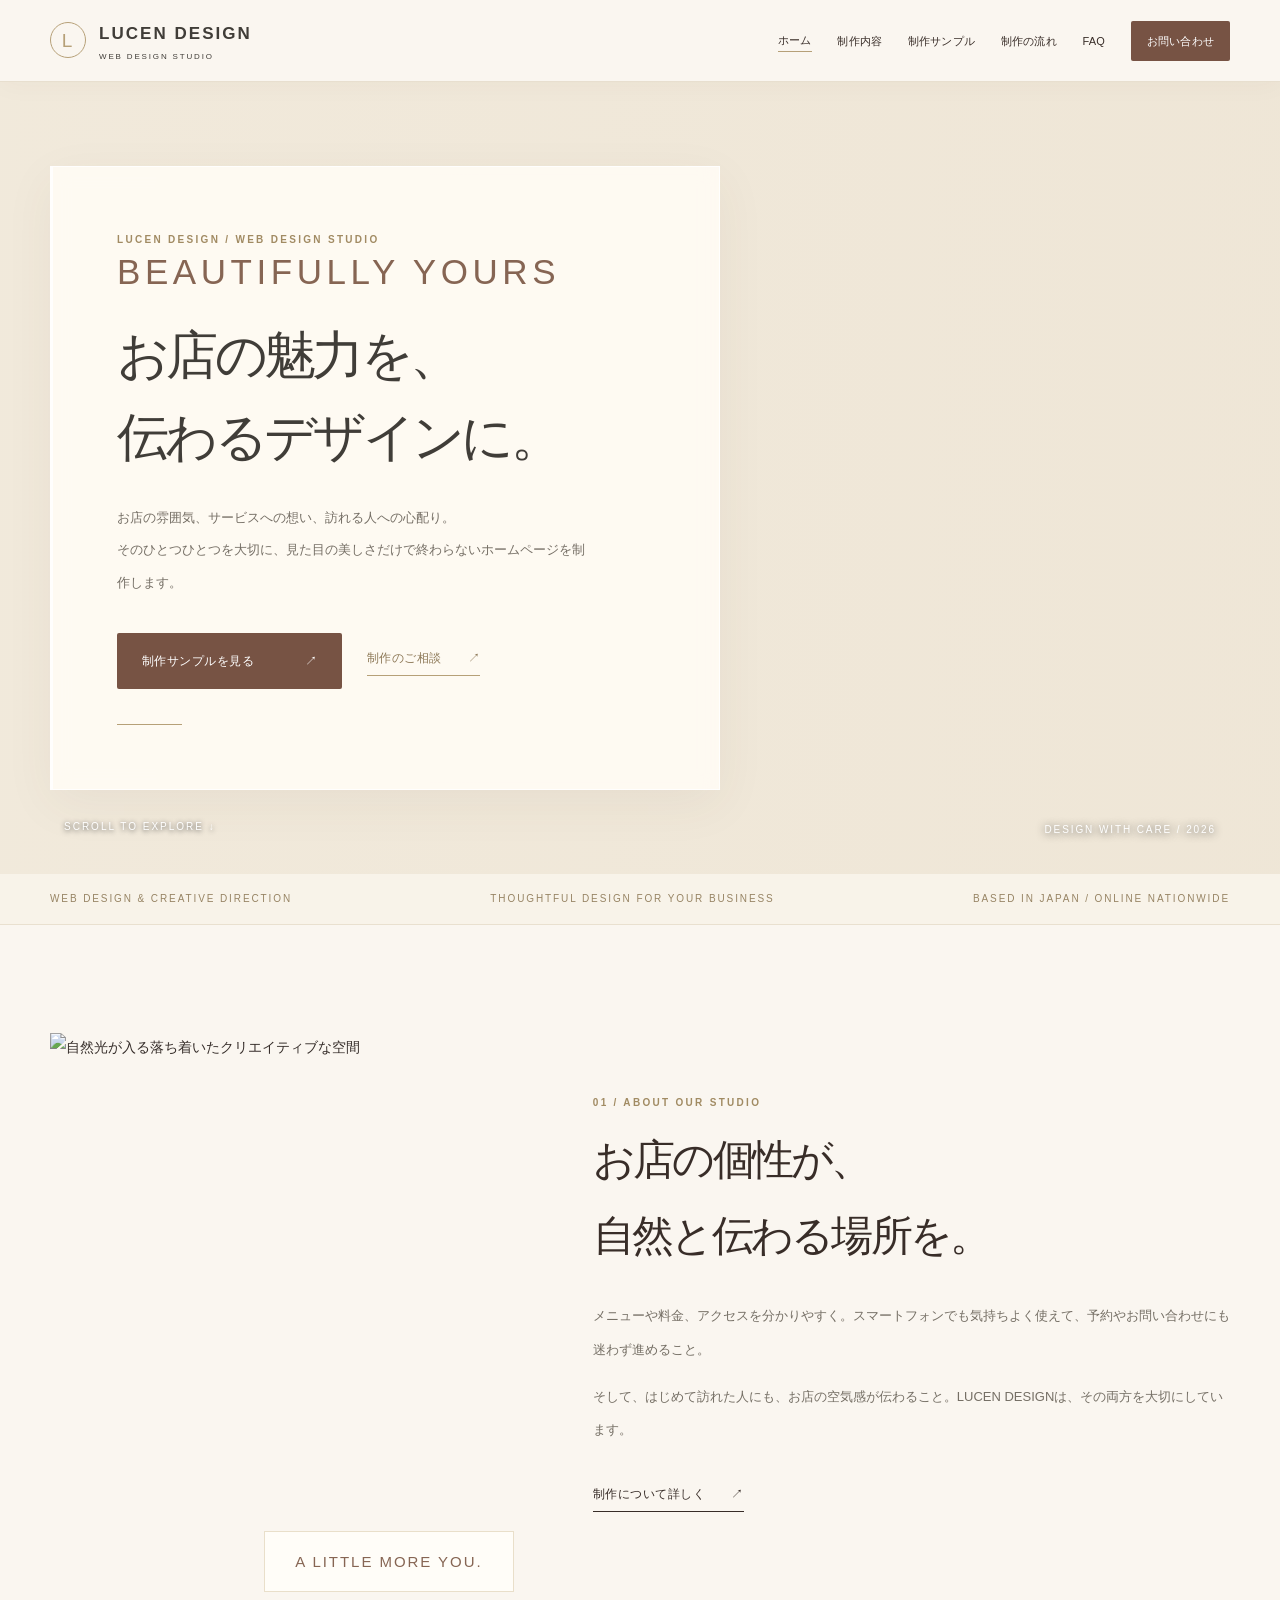
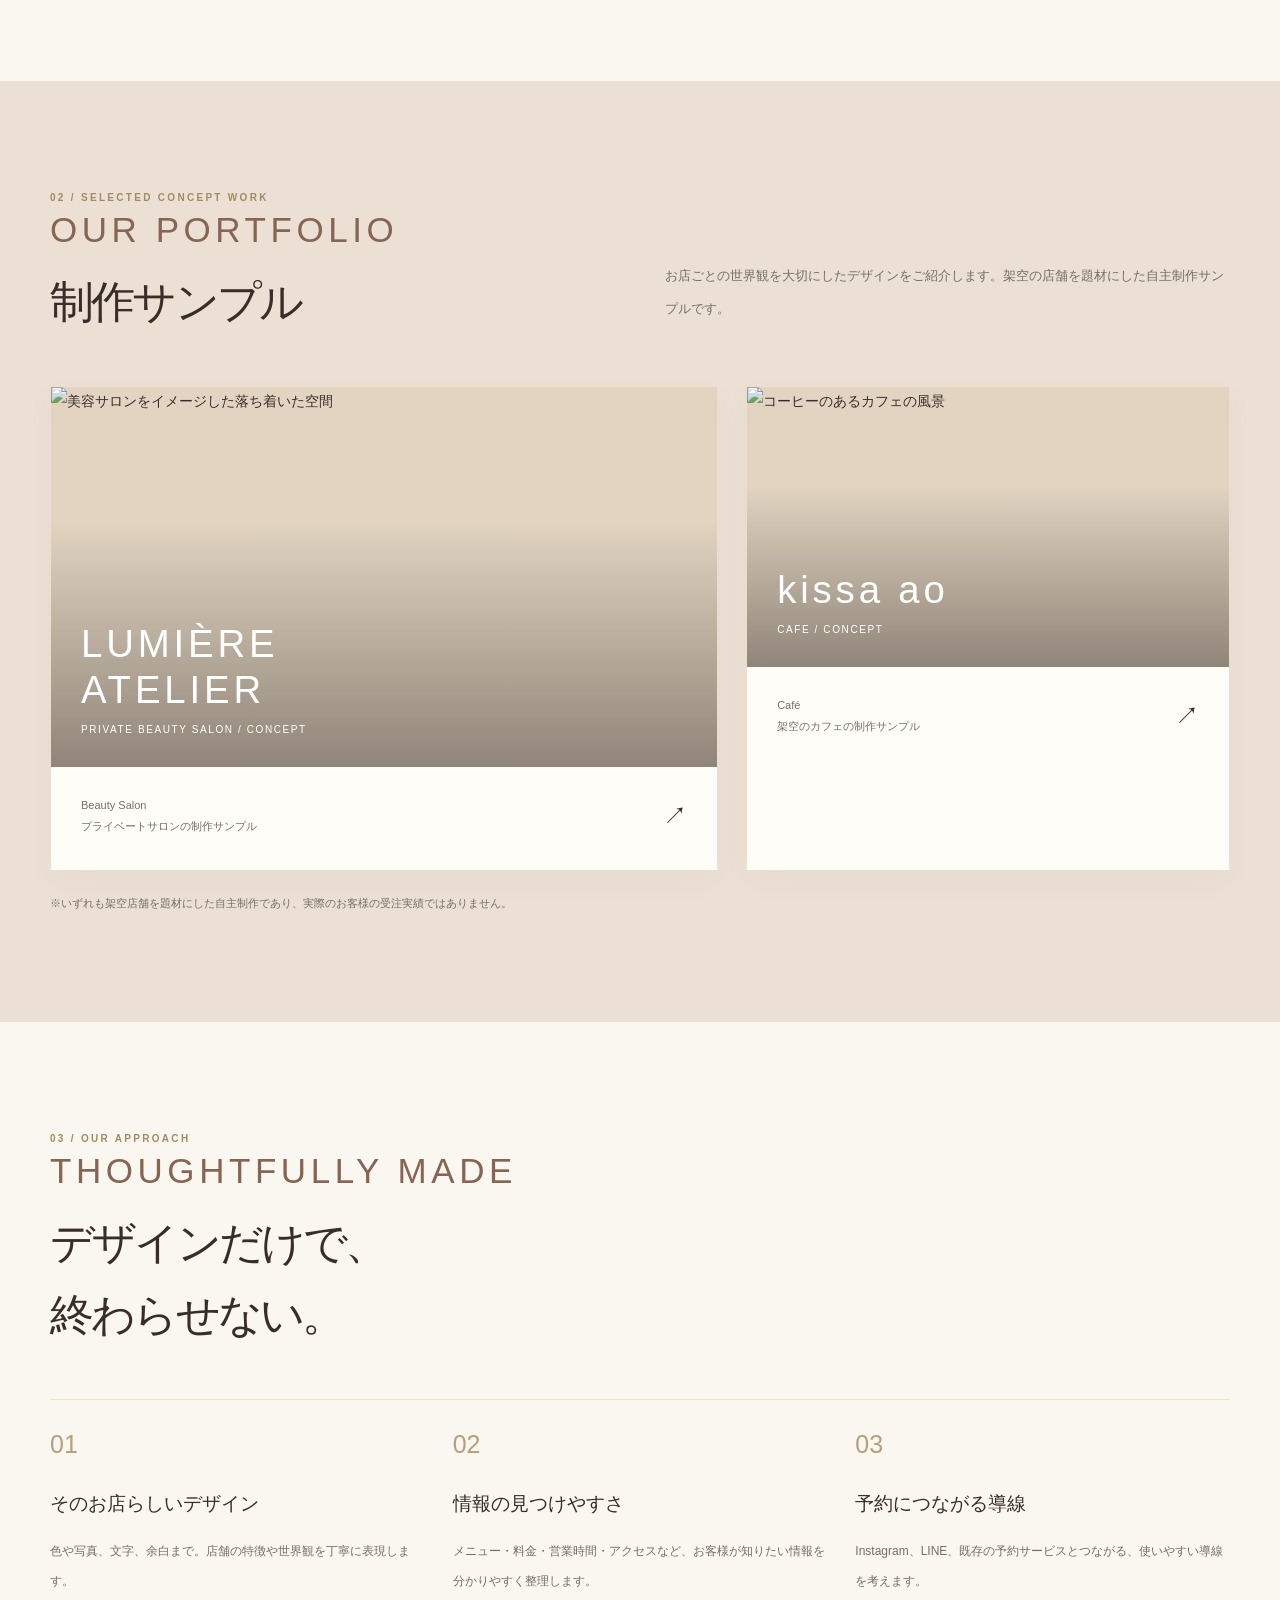
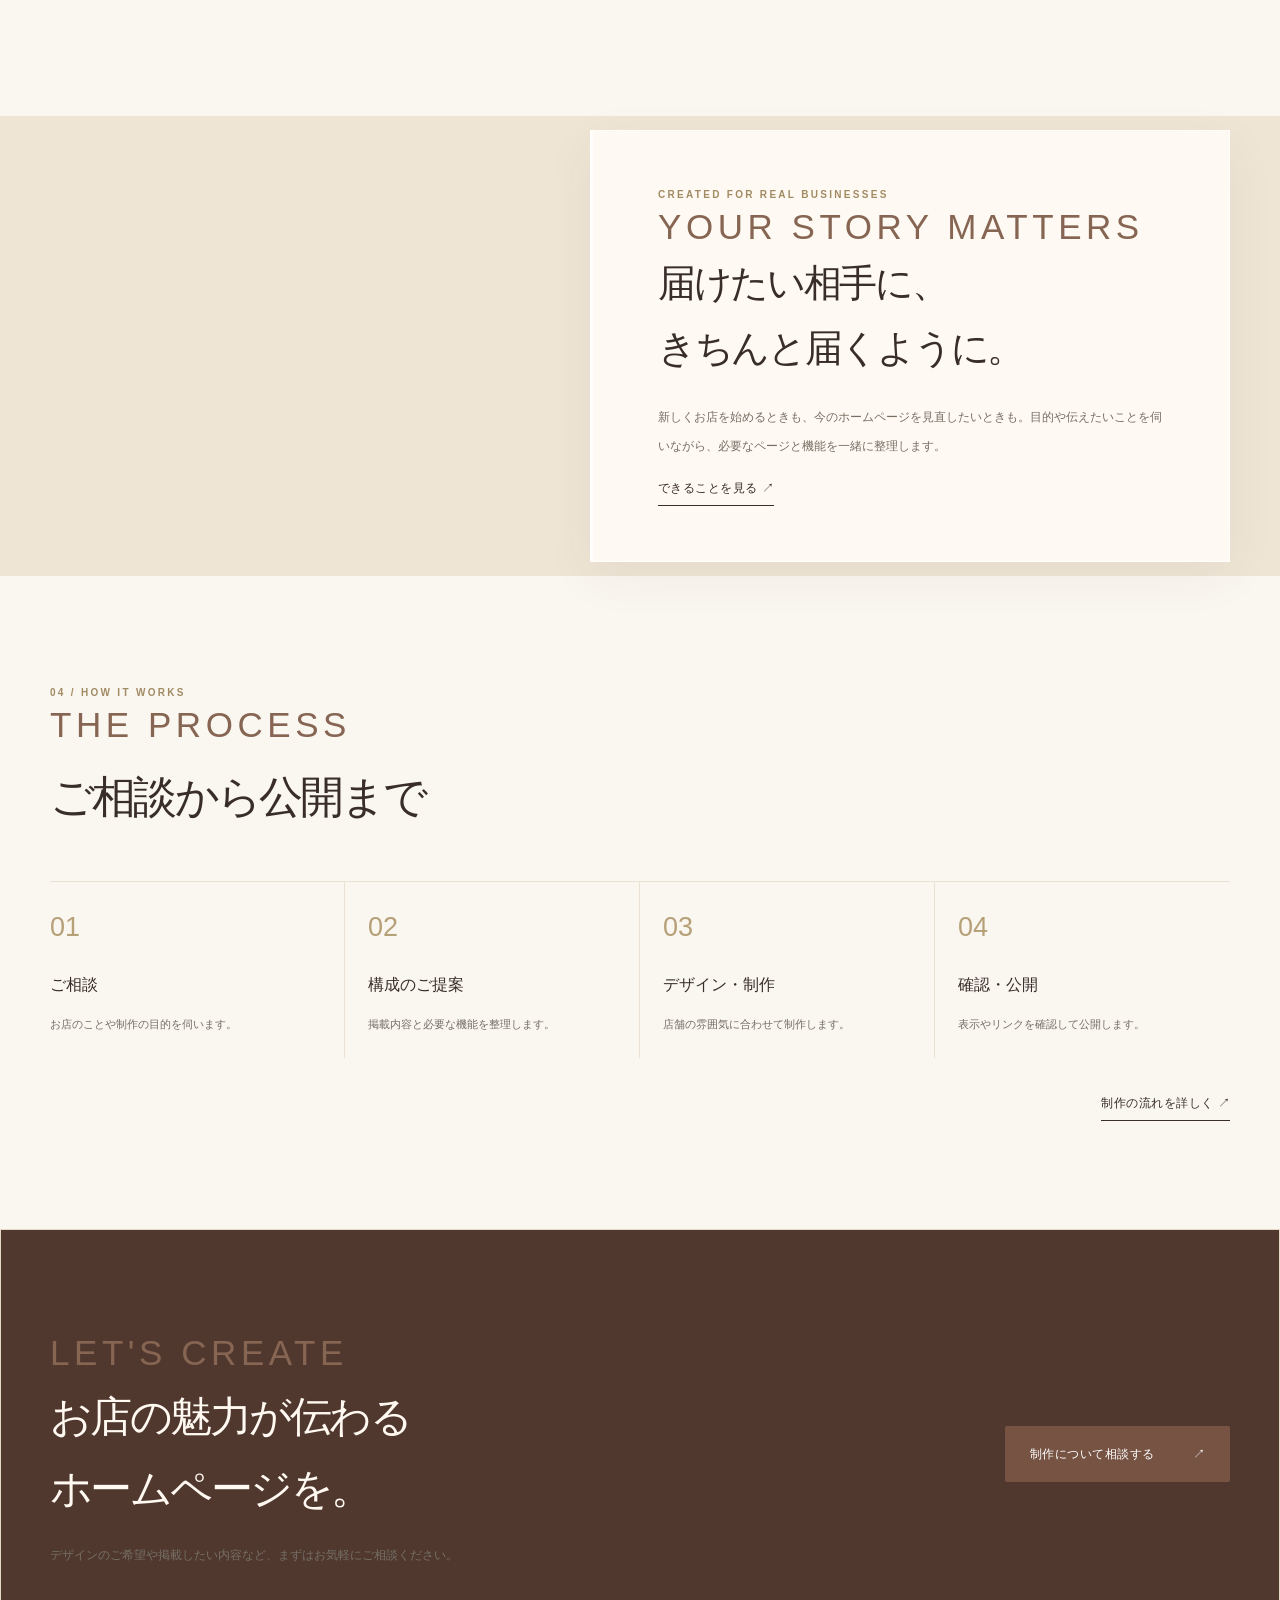
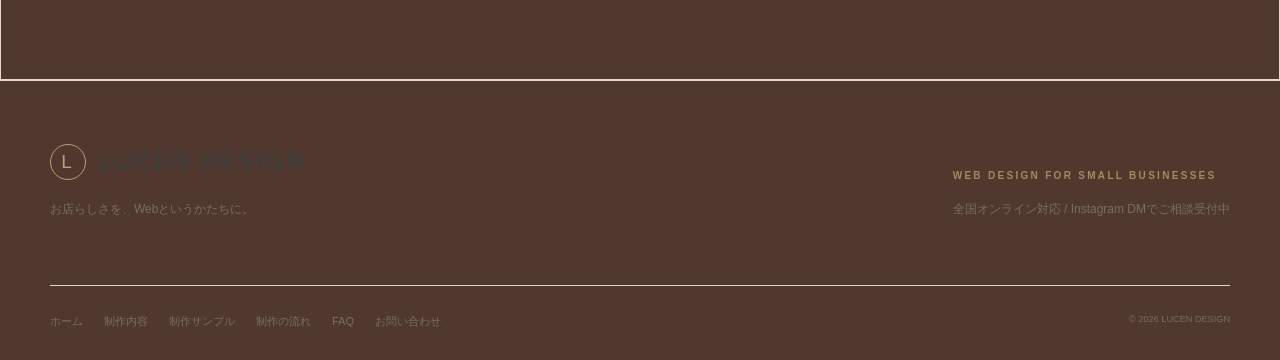
==== commit 76723aba: "Load clean champagne-gold theme v10" ====
--- a/index.html
+++ b/index.html
@@ -42,7 +42,7 @@
 /* Production QA v5 — consistent brown palette and readable small text */
 @media(max-width:720px){.nav a,.footer-links a,.project-info p,.value p,.step p,.work-disclaimer,.eyebrow,.footnote{font-size:12px!important;line-height:1.85}.nav{row-gap:8px}.hero-panel p,.subhero p{font-size:13px!important;line-height:2.2}.hero-panel{max-width:640px}.header-inner{padding-block:16px}}
 .skip-link{position:absolute;left:12px;top:-80px;background:#50382F;color:#fff;padding:9px 14px;z-index:999}.skip-link:focus{top:12px}
-</style><link rel="icon" type="image/svg+xml" href="./favicon.svg"><link rel="stylesheet" href="ivory-theme.css?v=9"></head><body><a class="skip-link" href="#main">本文へスキップ</a><header class="site-header"><div class="wrap header-inner"><a class="brand" href="./" aria-label="LUCEN DESIGN ホーム"><span class="brand-symbol" aria-hidden="true">L</span><span>LUCEN DESIGN<small>WEB DESIGN STUDIO</small></span></a><nav class="nav" aria-label="メインナビゲーション"><a href="./" aria-current="page">ホーム</a><a href="./services/">制作内容</a><a href="./works/">制作サンプル</a><a href="./process/">制作の流れ</a><a href="./faq/">FAQ</a><a href="./contact/" class="contact-link">お問い合わせ</a></nav></div></header><main id="main"><section class="hero" aria-label="LUCEN DESIGN ご紹介"><div class="wrap hero-inner"><div class="glass hero-panel"><span class="eyebrow">LUCEN DESIGN / WEB DESIGN STUDIO</span><span class="editorial-label" aria-hidden="true">Beautifully yours</span><h1>お店の魅力を、<br><span>伝わるデザインに。</span></h1><p>お店の雰囲気、サービスへの想い、訪れる人への心配り。<br>そのひとつひとつを大切に、見た目の美しさだけで終わらないホームページを制作します。</p><div class="hero-actions"><a class="button" href="./works/">制作サンプルを見る <span aria-hidden="true">↗</span></a><a class="text-link" href="./contact/">制作のご相談 <span aria-hidden="true">↗</span></a></div></div></div><span class="scroll-note">SCROLL TO EXPLORE ↓</span><span class="hero-label">DESIGN WITH CARE / 2026</span></section>
+</style><link rel="icon" type="image/svg+xml" href="./favicon.svg"><link rel="stylesheet" href="ivory-theme.css?v=10"></head><body><a class="skip-link" href="#main">本文へスキップ</a><header class="site-header"><div class="wrap header-inner"><a class="brand" href="./" aria-label="LUCEN DESIGN ホーム"><span class="brand-symbol" aria-hidden="true">L</span><span>LUCEN DESIGN<small>WEB DESIGN STUDIO</small></span></a><nav class="nav" aria-label="メインナビゲーション"><a href="./" aria-current="page">ホーム</a><a href="./services/">制作内容</a><a href="./works/">制作サンプル</a><a href="./process/">制作の流れ</a><a href="./faq/">FAQ</a><a href="./contact/" class="contact-link">お問い合わせ</a></nav></div></header><main id="main"><section class="hero" aria-label="LUCEN DESIGN ご紹介"><div class="wrap hero-inner"><div class="glass hero-panel"><span class="eyebrow">LUCEN DESIGN / WEB DESIGN STUDIO</span><span class="editorial-label" aria-hidden="true">Beautifully yours</span><h1>お店の魅力を、<br><span>伝わるデザインに。</span></h1><p>お店の雰囲気、サービスへの想い、訪れる人への心配り。<br>そのひとつひとつを大切に、見た目の美しさだけで終わらないホームページを制作します。</p><div class="hero-actions"><a class="button" href="./works/">制作サンプルを見る <span aria-hidden="true">↗</span></a><a class="text-link" href="./contact/">制作のご相談 <span aria-hidden="true">↗</span></a></div></div></div><span class="scroll-note">SCROLL TO EXPLORE ↓</span><span class="hero-label">DESIGN WITH CARE / 2026</span></section>
 <div class="ticker"><div class="wrap ticker-inner"><span>WEB DESIGN & CREATIVE DIRECTION</span><span>THOUGHTFUL DESIGN FOR YOUR BUSINESS</span><span>BASED IN JAPAN / ONLINE NATIONWIDE</span></div></div>
 <section class="section"><div class="wrap intro-grid"><div class="portrait-frame"><img src="https://images.unsplash.com/photo-1497366858526-0766cadbe8fa?auto=format&fit=crop&w=1400&q=85" alt="自然光が入る落ち着いたクリエイティブな空間" loading="lazy"><div class="portrait-label">A little more you.</div></div><div class="intro-copy"><span class="eyebrow">01 / ABOUT OUR STUDIO</span><h2>お店の個性が、<br>自然と伝わる場所を。</h2><p>メニューや料金、アクセスを分かりやすく。スマートフォンでも気持ちよく使えて、予約やお問い合わせにも迷わず進めること。</p><p>そして、はじめて訪れた人にも、お店の空気感が伝わること。LUCEN DESIGNは、その両方を大切にしています。</p><a class="text-link" href="./services/">制作について詳しく <span aria-hidden="true">↗</span></a></div></div></section>
 <section class="section work-section"><div class="wrap"><div class="section-head"><div><span class="eyebrow">02 / SELECTED CONCEPT WORK</span><span class="editorial-label" aria-hidden="true">Our portfolio</span><h2>制作サンプル</h2></div><p>お店ごとの世界観を大切にしたデザインをご紹介します。架空の店舗を題材にした自主制作サンプルです。</p></div><div class="projects"><a class="project" href="./works/"><div class="project-image"><img src="https://images.unsplash.com/photo-1600948836101-f9ffda59d250?auto=format&fit=crop&w=1400&q=85" alt="美容サロンをイメージした落ち着いた空間" loading="lazy"><div class="project-overlay"><strong>LUMIÈRE<br>ATELIER</strong><small>PRIVATE BEAUTY SALON / CONCEPT</small></div></div><div class="project-info"><p>Beauty Salon<br>プライベートサロンの制作サンプル</p><span class="arrow" aria-hidden="true">↗</span></div></a><a class="project alt" href="./demos/kissa-ao/"><div class="project-image"><img src="https://images.unsplash.com/photo-1442512595331-e89e73853f31?auto=format&fit=crop&w=1400&q=85" alt="コーヒーのあるカフェの風景" loading="lazy"><div class="project-overlay"><strong>kissa ao</strong><small>CAFE / CONCEPT</small></div></div><div class="project-info"><p>Café<br>架空のカフェの制作サンプル</p><span class="arrow" aria-hidden="true">↗</span></div></a></div><p class="work-disclaimer">※いずれも架空店舗を題材にした自主制作であり、実際のお客様の受注実績ではありません。</p></div></section>
--- a/ivory-theme.css
+++ b/ivory-theme.css
@@ -1,102 +1,34 @@
-/* LUCEN DESIGN — Ivory Editorial refinement. Visual styling only. */
-:root{--ink:#39342e;--muted:#776f65;--cream:#f8f5ed;--milk:#fffdf8;--stone:#eee8de;--taupe:#b6a28b;--forest:#77634f;--line:rgba(116,96,74,.18)}
+/* LUCEN DESIGN — champagne gold / ivory theme v10. No dusty-blue rules. */
+:root{--ink:#403d38;--muted:#756f65;--cream:#f8f5ed;--milk:#fffdf8;--stone:#eee8de;--taupe:#b6a078;--forest:#b6a078;--line:rgba(182,160,120,.23)}
 body{background:#f8f5ed;color:var(--ink)}
-.site-header{background:rgba(255,253,247,.95);border-bottom:1px solid #e7ded0;box-shadow:0 3px 25px rgba(94,75,51,.035)}
-.brand-symbol{border-color:#c6ab83;color:#a48660}
-.nav .contact-link,.button{background:#796651;color:#fff;border-radius:2px}
-.nav .contact-link:hover,.button:hover{background:#5f4c3a}
-.button.ghost{background:rgba(255,253,247,.75);border-color:#c5b49e;color:#54483c}
-.hero{background-color:#e8dfd1;background-blend-mode:screen}
-.hero:after{background:linear-gradient(90deg,rgba(250,246,237,.28),rgba(251,248,242,.09))}
-.glass{background:rgba(255,253,247,.94);border:1px solid rgba(217,203,181,.8);box-shadow:0 18px 65px rgba(91,71,49,.10)}
-.hero-panel{border-left:3px solid #c7aa7e}
-.hero-panel:after{background:#bba17d}
-.editorial-label{color:#a18a6c;letter-spacing:.1em}
-.ticker{background:#fffcf6}
-.work-section{background:#f0eae0}
-.project,.editorial-card{background:#fffcf7;border:1px solid #e9dfd1;box-shadow:0 12px 32px rgba(102,79,50,.045)}
-.project-image{background:#e2d4c1}
-.portrait-label{background:#fffcf6;color:#a58a6c;border:1px solid #e8dece}
-.story-strip{background-color:#e5d9c9;background-blend-mode:screen}
-.story-panel{border-left:3px solid #c7aa7e}
-.cta-section{background:#e9dfd0;color:#44392f;border-top:1px solid #d8c9b4;border-bottom:1px solid #d8c9b4}
-.cta-grid p{color:#756859}.cta-grid .editorial-label{color:#9b8060}.cta-grid .button{background:#75604b;color:#fff}
-.site-footer{background:#e9e1d5;color:#4b4035;border-top:1px solid #d8c8b3}
-.footer-top p,.footer-links,.footer-links small{color:#796b5d}
-.footer-links{border-top-color:#cfc0ac}
-.subhero{background-color:#e5d9c9;background-blend-mode:screen}
-.subhero .glass{border-left:3px solid #c7aa7e}
-.value .number,.step b{color:#b59b79}
-a:focus-visible,summary:focus-visible{outline-color:#a88b62}
-@media(max-width:700px){.hero-panel{border-left-width:2px}.site-header{background:rgba(255,253,247,.97)}}
-
-/* LUCEN refined palette: ivory 85%, dusty blue 12%, champagne gold 3%. */
-:root{--ink:#36414a;--muted:#68747c;--cream:#f8f5ed;--milk:#fffdf8;--stone:#eeeae2;--taupe:#788b9b;--forest:#788b9b;--line:rgba(120,139,155,.20)}
-body{background:#f8f5ed;color:#36414a}
-.site-header{background:rgba(255,253,248,.96);border-bottom-color:#e4e5e1}
-.brand-symbol{color:#a58e68;border-color:#b6a078}
-.editorial-label,.portrait-label{color:#788b9b}
-.hero-panel{border-left:2px solid #b6a078}
-.hero-panel:after{background:#b6a078}
-.glass{background:rgba(255,253,248,.94);border-color:rgba(120,139,155,.17);box-shadow:0 14px 48px rgba(54,65,74,.075)}
-.nav .contact-link,.button,.cta-grid .button{background:#788b9b;color:#fff}
-.nav .contact-link:hover,.button:hover,.cta-grid .button:hover{background:#627888}
-.button.ghost{background:#fffdf8;color:#36414a;border-color:#c6d0d6}
-.work-section{background:#f1eee7}
-.project,.editorial-card{background:#fffdf8;border-color:#e2e5e5;box-shadow:0 10px 28px rgba(54,65,74,.035)}
-.cta-section{background:#eef0ed;color:#36414a;border-color:#dce2e3}
-.cta-grid p{color:#68747c}.cta-grid .editorial-label{color:#788b9b}
-.site-footer{background:#eceeea;color:#36414a;border-top-color:#dce2e3}
-.footer-top p,.footer-links,.footer-links small{color:#68747c}
-.footer-links{border-top-color:#d4dcde}
-.value .number,.step b{color:#788b9b}
-.story-panel,.subhero .glass{border-left:2px solid #b6a078}
-a:focus-visible,summary:focus-visible{outline-color:#788b9b}
-
-/* v8: visible blue-and-ivory treatment, replacing remaining hard-coded brown values */
-.hero{background-color:#dbe5e9;background-blend-mode:luminosity; }
-.hero:after{background:linear-gradient(90deg,rgba(241,246,247,.22),rgba(240,244,245,.06))}
-.hero-panel.glass{background:rgba(255,253,248,.96);border:1px solid #dce4e7;border-left:3px solid #b6a078}
-.hero-panel .editorial-label,.subhero .editorial-label,.section-head .editorial-label{color:#788b9b}
-.hero-panel h1,.subhero h1{color:#36414a}
-.hero-panel p,.subhero p{color:#68747c}
-.hero-actions .text-link{color:#526d80;border-bottom-color:#788b9b}
-.nav .contact-link{background:#788b9b!important;color:#fff}
-.nav .contact-link:hover{background:#627888!important}
-.ticker,.ticker-inner{background:#f0f3f2;color:#667f8e}
-.brand{color:#36414a}.brand-symbol{color:#788b9b;border-color:#b6a078}
-.eyebrow{color:#788b9b}
-.hero-label,.scroll-note{color:#fff}
-.project-info p,.work-disclaimer,.footnote{color:#68747c}
-.editorial-card .eyebrow{color:#788b9b}
-.story-strip,.subhero{background-color:#e0e8eb;background-blend-mode:luminosity}
-.cta-section{background:#e5ebed;color:#36414a}
-.site-footer{background:#e8edef;color:#36414a}
-
-/* v9 champagne-gold trial: ivory + restrained gold, no dusty-blue accents */
-:root{--ink:#403d38;--muted:#756f65;--cream:#f8f5ed;--taupe:#b6a078;--forest:#b6a078;--line:rgba(182,160,120,.22)}
-body{color:var(--ink)}
+.site-header{background:rgba(255,253,248,.97);border-bottom:1px solid #e8dfcf;box-shadow:0 3px 25px rgba(83,70,46,.035)}
 .brand{color:#403d38}.brand-symbol{color:#b6a078;border-color:#b6a078}
-.editorial-label,.portrait-label,.hero-panel .editorial-label,.subhero .editorial-label,.section-head .editorial-label{color:#b6a078}
-.nav .contact-link,.button,.cta-grid .button{background:#b6a078!important;color:#292820!important}
-.nav .contact-link:hover,.button:hover,.cta-grid .button:hover{background:#a48b5f!important}
+.nav a[aria-current=page]{border-bottom-color:#b6a078}
+.nav .contact-link,.button,.cta-grid .button{background:#b6a078;color:#292820;border-radius:2px}
+.nav .contact-link:hover,.button:hover,.cta-grid .button:hover{background:#a48b5f;color:#292820}
+.button.ghost{background:#fffdf8;color:#403d38;border-color:#d9c9a9}
 .hero{background-color:#eee5d5;background-blend-mode:screen}
 .hero:after{background:linear-gradient(90deg,rgba(250,246,237,.25),rgba(251,248,242,.06))}
-.hero-panel.glass{background:rgba(255,253,248,.96);border-color:#e9dfca;border-left:3px solid #b6a078}
+.glass{background:rgba(255,253,248,.96);border:1px solid #e9dfca;box-shadow:0 14px 48px rgba(83,70,46,.06)}
+.hero-panel{border-left:3px solid #b6a078}
+.hero-panel:after{background:#b6a078}
+.editorial-label,.portrait-label{color:#b6a078}
 .hero-panel h1,.subhero h1{color:#403d38}
 .hero-panel p,.subhero p{color:#756f65}
 .hero-actions .text-link{color:#8d7957;border-bottom-color:#b6a078}
 .ticker,.ticker-inner{background:#f8f3e9;color:#978464}
 .eyebrow,.editorial-card .eyebrow{color:#a18b63}
-.glass{border-color:#e9dfca;box-shadow:0 14px 48px rgba(83,70,46,.06)}
 .work-section{background:#f3efe6}
-.project,.editorial-card{border-color:#e9dfca}
+.project,.editorial-card{background:#fffdf8;border:1px solid #e9dfca;box-shadow:0 10px 28px rgba(83,70,46,.035)}
+.project-image{background:#e2d4c1}
+.portrait-label{background:#fffdf8;border:1px solid #e9dfca}
 .story-strip,.subhero{background-color:#eee5d5;background-blend-mode:screen}
-.cta-section{background:#f0eadf;color:#403d38;border-color:#e4d9c3}
+.story-panel,.subhero .glass{border-left:3px solid #b6a078}
+.cta-section{background:#f0eadf;color:#403d38;border:1px solid #e4d9c3}
 .cta-grid p{color:#756f65}.cta-grid .editorial-label{color:#b6a078}
-.site-footer{background:#efe9df;color:#403d38;border-top-color:#e4d9c3}
+.site-footer{background:#efe9df;color:#403d38;border-top:1px solid #e4d9c3}
 .footer-top p,.footer-links,.footer-links small,.project-info p,.work-disclaimer,.footnote{color:#756f65}
 .footer-links{border-top-color:#e0d4bf}
 .value .number,.step b{color:#b6a078}
-.story-panel,.subhero .glass{border-left:2px solid #b6a078}
 a:focus-visible,summary:focus-visible{outline-color:#b6a078}
+@media(max-width:700px){.hero-panel{border-left-width:2px}}
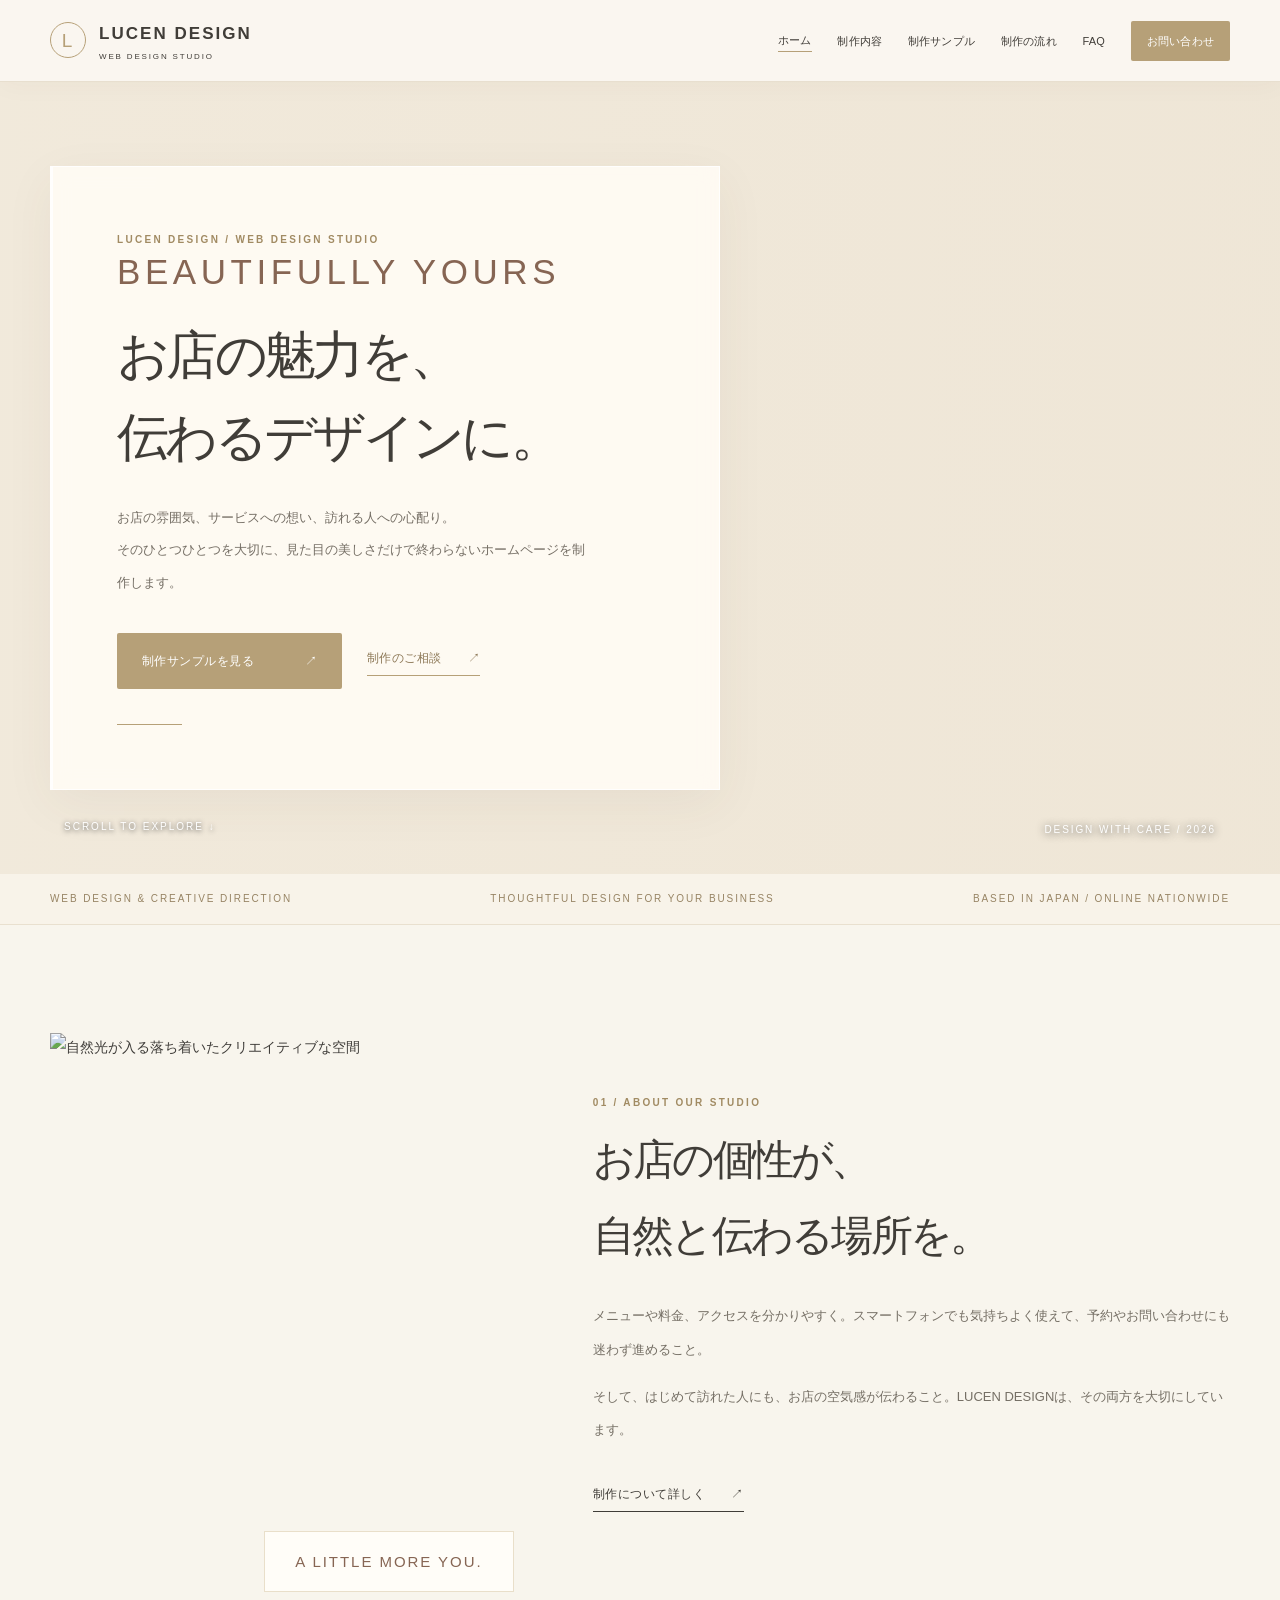
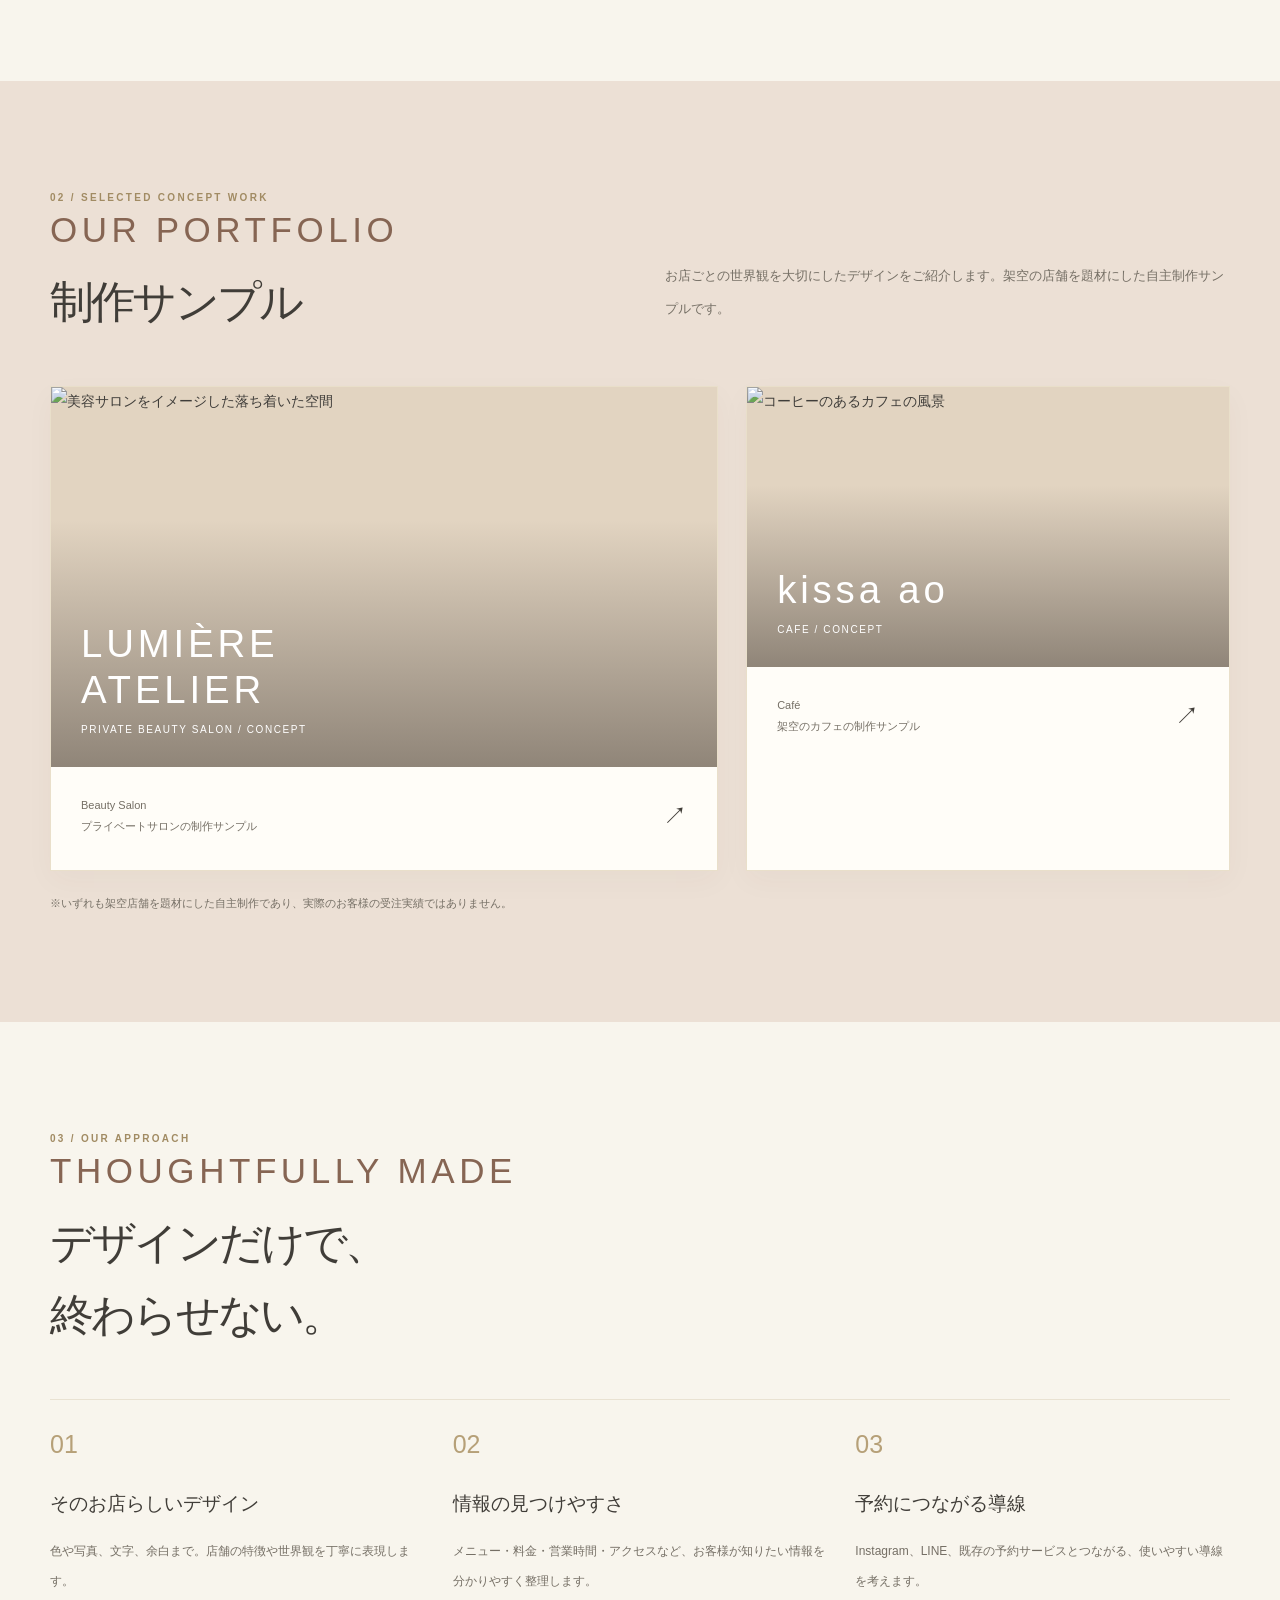
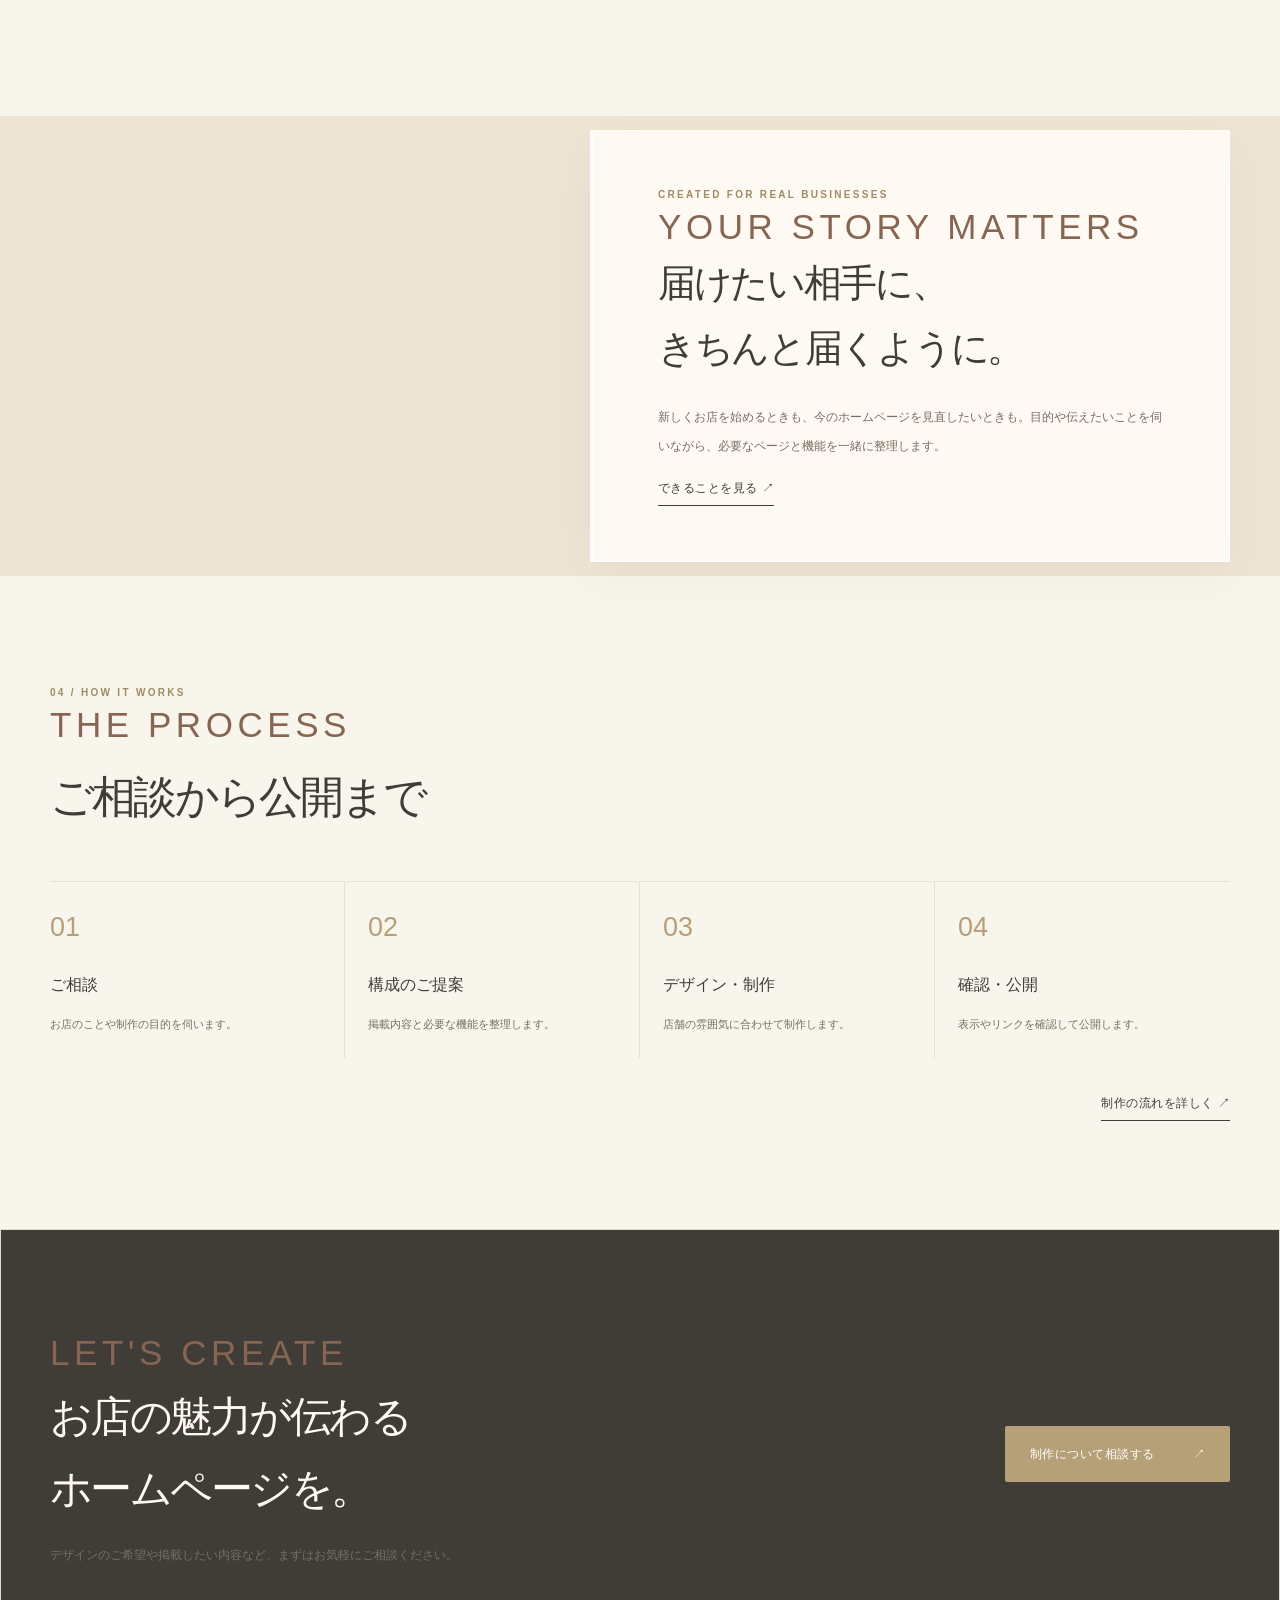
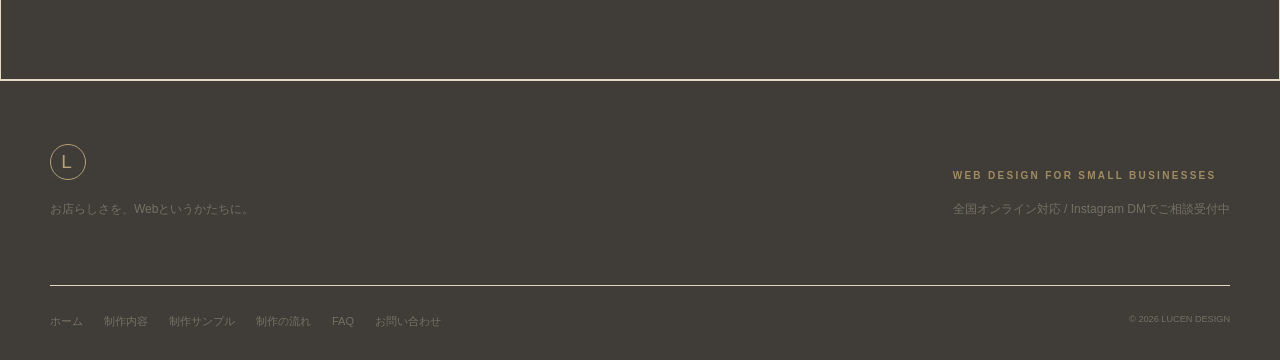
==== commit 93a2cce0: "Unify original inline palette with champagne gold and charcoal v11" ====
--- a/index.html
+++ b/index.html
@@ -1,17 +1,17 @@
-<!doctype html><html lang="ja"><head><meta charset="utf-8"><meta name="viewport" content="width=device-width,initial-scale=1"><meta name="theme-color" content="#FAF6F0"><meta name="description" content="LUCEN DESIGNは店舗・個人事業主向けのホームページ制作スタジオ。お店の個性と使いやすさを両立するWebデザイン。"><meta property="og:title" content="LUCEN DESIGN | ホームページ制作"><meta property="og:description" content="LUCEN DESIGNは店舗・個人事業主向けのホームページ制作スタジオ。お店の個性と使いやすさを両立するWebデザイン。"><meta property="og:type" content="website"><link rel="canonical" href="https://vbpzvm6dhc-svg.github.io/shop-website-projects/"><meta name="design-version" content="LUCEN Editorial Glass v5 Production | 2026-11-01"><title>ホームページ制作 | LUCEN DESIGN</title><style>
-:root{--ink:#302d29;--muted:#706b64;--cream:#FAF6F0;--milk:#fffdf8;--stone:#e9e3da;--taupe:#a58e7e;--forest:#6A493C;--line:rgba(76,67,57,.19);--sans:Arial,'Hiragino Kaku Gothic ProN',sans-serif;}
+<!doctype html><html lang="ja"><head><meta charset="utf-8"><meta name="viewport" content="width=device-width,initial-scale=1"><meta name="theme-color" content="#f8f5ed"><meta name="description" content="LUCEN DESIGNは店舗・個人事業主向けのホームページ制作スタジオ。お店の個性と使いやすさを両立するWebデザイン。"><meta property="og:title" content="LUCEN DESIGN | ホームページ制作"><meta property="og:description" content="LUCEN DESIGNは店舗・個人事業主向けのホームページ制作スタジオ。お店の個性と使いやすさを両立するWebデザイン。"><meta property="og:type" content="website"><link rel="canonical" href="https://vbpzvm6dhc-svg.github.io/shop-website-projects/"><meta name="design-version" content="LUCEN Editorial Glass v5 Production | 2026-11-01"><title>ホームページ制作 | LUCEN DESIGN</title><style>
+:root{--ink:#403d38;--muted:#756f65;--cream:#f8f5ed;--milk:#fffdf8;--stone:#e9e3da;--taupe:#b6a078;--forest:#b6a078;--line:rgba(76,67,57,.19);--sans:Arial,'Hiragino Kaku Gothic ProN',sans-serif;}
 *{box-sizing:border-box}html{scroll-behavior:smooth;scroll-padding-top:86px}body{margin:0;background:var(--cream);font:400 14px/2 var(--sans);color:var(--ink);-webkit-font-smoothing:antialiased}
-a{color:inherit;text-decoration:none}a:focus-visible,summary:focus-visible{outline:2px solid #655447;outline-offset:5px}button{font:inherit}img{max-width:100%;display:block}::selection{background:#dbcbbc;color:#292620}
-.wrap{width:min(100% - 84px,1180px);margin-inline:auto}.eyebrow{display:block;font:600 10px/1.8 Arial,sans-serif;letter-spacing:.23em;text-transform:uppercase}.editorial-label{font-family:Arial,sans-serif;font-style:normal;font-weight:500;font-size:clamp(25px,3.2vw,44px);line-height:1.25;color:#806d5e;letter-spacing:.085em;display:block;text-transform:uppercase}.section{padding:108px 0}.section-head{display:grid;grid-template-columns:1fr 1fr;gap:50px;align-items:end;margin-bottom:48px}.section-head h2,.title{font-weight:400;font-size:clamp(29px,3.4vw,48px);line-height:1.65;letter-spacing:-.065em;margin:14px 0 0}.section-head p,.lead{color:var(--muted);font-size:13px;line-height:2.5}.muted{color:var(--muted)}.small{font-size:11px}.line{border-top:1px solid var(--line)}.button{display:inline-flex;align-items:center;justify-content:space-between;gap:38px;padding:16px 25px;background:var(--forest);color:white;font-size:12px;font-weight:500;letter-spacing:.04em;min-width:225px;transition:background .2s,transform .2s}.button:hover{background:#4F372D;transform:translateY(-2px)}.button.ghost{background:transparent;color:var(--ink);border:1px solid #898075}.text-link{font-size:12px;letter-spacing:.04em;border-bottom:1px solid currentColor;padding-bottom:5px;display:inline-flex;gap:26px;align-items:center}.text-link:hover{opacity:.66}.footnote{font-size:11px;color:#847d73}
-.site-header{height:82px;position:sticky;top:0;z-index:30;background:rgba(248,246,241,.92);border-bottom:1px solid rgba(70,63,54,.12);-webkit-backdrop-filter:blur(18px);backdrop-filter:blur(18px)}.header-inner{height:100%;display:flex;align-items:center;justify-content:space-between;gap:25px}.brand{display:flex;align-items:center;gap:13px;white-space:nowrap;font-size:17px;font-weight:600;letter-spacing:.12em}.brand-symbol{display:grid;place-items:center;border:1px solid #ae9f8f;width:36px;height:36px;border-radius:50%;font:400 19px/1 Arial,sans-serif;color:#8a7566}.brand small{display:block;font-size:8px;letter-spacing:.23em;font-weight:500;margin-top:0;line-height:1.6}.nav{display:flex;gap:clamp(12px,2vw,29px);align-items:center}.nav a{font-size:11px;white-space:nowrap;letter-spacing:.02em}.nav a[aria-current=page]{border-bottom:1px solid #655f56}.nav .contact-link{background:var(--forest);padding:9px 16px;color:#fff}.site-footer{background:#422F29;color:#e9e6de;padding:58px 0 28px}.footer-top{display:flex;justify-content:space-between;gap:35px;align-items:end;padding-bottom:52px}.footer-top .brand{font-size:23px}.footer-top p{font-size:12px;color:#CBB8A8}.footer-links{border-top:1px solid #826B5D;padding-top:24px;display:flex;gap:21px;flex-wrap:wrap;font-size:11px;color:#dddcd4}.footer-links small{margin-left:auto;color:#BCA799}
-.hero{position:relative;min-height:730px;height:min(88svh,980px);background:#b7afa4 url('https://images.unsplash.com/photo-1497366811353-6870744d04b2?auto=format&fit=crop&w=2200&q=88') center 55%/cover no-repeat;isolation:isolate}.hero:after{content:"";position:absolute;inset:0;background:linear-gradient(90deg,rgba(26,26,22,.12),transparent 80%);z-index:-1}.hero-inner{height:100%;display:flex;align-items:center}.glass{background:rgba(252,249,242,.89);border:1px solid rgba(255,255,255,.77);box-shadow:0 25px 80px rgba(31,27,22,.16);backdrop-filter:blur(9px);-webkit-backdrop-filter:blur(9px)}.hero-panel{width:min(670px,67%);padding:clamp(35px,5vw,78px);position:relative}.hero-panel:after{content:"";display:block;width:65px;height:1px;background:#978271;margin-top:35px}.hero-panel .editorial-label{font-size:clamp(37px,5vw,66px);margin:0 0 -8px}.hero-panel h1{font-size:clamp(34px,4.1vw,59px);line-height:1.55;letter-spacing:-.07em;font-weight:400;margin:20px 0 25px}.hero-panel h1 span{display:block}.hero-panel p{font-size:13px;line-height:2.5;color:#5f594f;max-width:470px}.hero-actions{display:flex;align-items:center;gap:25px;flex-wrap:wrap;margin-top:34px}.hero-label{position:absolute;right:5vw;bottom:37px;font:500 10px/1.5 Arial,sans-serif;letter-spacing:.19em;color:white;text-shadow:0 1px 9px #333}.scroll-note{position:absolute;left:5vw;bottom:37px;font-size:10px;letter-spacing:.2em;color:#fff;text-shadow:0 1px 5px #333}
+a{color:inherit;text-decoration:none}a:focus-visible,summary:focus-visible{outline:2px solid #b6a078;outline-offset:5px}button{font:inherit}img{max-width:100%;display:block}::selection{background:#dbcbbc;color:#292620}
+.wrap{width:min(100% - 84px,1180px);margin-inline:auto}.eyebrow{display:block;font:600 10px/1.8 Arial,sans-serif;letter-spacing:.23em;text-transform:uppercase}.editorial-label{font-family:Arial,sans-serif;font-style:normal;font-weight:500;font-size:clamp(25px,3.2vw,44px);line-height:1.25;color:#b6a078;letter-spacing:.085em;display:block;text-transform:uppercase}.section{padding:108px 0}.section-head{display:grid;grid-template-columns:1fr 1fr;gap:50px;align-items:end;margin-bottom:48px}.section-head h2,.title{font-weight:400;font-size:clamp(29px,3.4vw,48px);line-height:1.65;letter-spacing:-.065em;margin:14px 0 0}.section-head p,.lead{color:var(--muted);font-size:13px;line-height:2.5}.muted{color:var(--muted)}.small{font-size:11px}.line{border-top:1px solid var(--line)}.button{display:inline-flex;align-items:center;justify-content:space-between;gap:38px;padding:16px 25px;background:var(--forest);color:white;font-size:12px;font-weight:500;letter-spacing:.04em;min-width:225px;transition:background .2s,transform .2s}.button:hover{background:#a48b5f;transform:translateY(-2px)}.button.ghost{background:transparent;color:var(--ink);border:1px solid #898075}.text-link{font-size:12px;letter-spacing:.04em;border-bottom:1px solid currentColor;padding-bottom:5px;display:inline-flex;gap:26px;align-items:center}.text-link:hover{opacity:.66}.footnote{font-size:11px;color:#847d73}
+.site-header{height:82px;position:sticky;top:0;z-index:30;background:rgba(248,246,241,.92);border-bottom:1px solid rgba(70,63,54,.12);-webkit-backdrop-filter:blur(18px);backdrop-filter:blur(18px)}.header-inner{height:100%;display:flex;align-items:center;justify-content:space-between;gap:25px}.brand{display:flex;align-items:center;gap:13px;white-space:nowrap;font-size:17px;font-weight:600;letter-spacing:.12em}.brand-symbol{display:grid;place-items:center;border:1px solid #b6a078;width:36px;height:36px;border-radius:50%;font:400 19px/1 Arial,sans-serif;color:#b6a078}.brand small{display:block;font-size:8px;letter-spacing:.23em;font-weight:500;margin-top:0;line-height:1.6}.nav{display:flex;gap:clamp(12px,2vw,29px);align-items:center}.nav a{font-size:11px;white-space:nowrap;letter-spacing:.02em}.nav a[aria-current=page]{border-bottom:1px solid #655f56}.nav .contact-link{background:var(--forest);padding:9px 16px;color:#fff}.site-footer{background:#403d38;color:#e9e6de;padding:58px 0 28px}.footer-top{display:flex;justify-content:space-between;gap:35px;align-items:end;padding-bottom:52px}.footer-top .brand{font-size:23px}.footer-top p{font-size:12px;color:#756f65}.footer-links{border-top:1px solid #e0d4bf;padding-top:24px;display:flex;gap:21px;flex-wrap:wrap;font-size:11px;color:#dddcd4}.footer-links small{margin-left:auto;color:#756f65}
+.hero{position:relative;min-height:730px;height:min(88svh,980px);background:#b7afa4 url('https://images.unsplash.com/photo-1497366811353-6870744d04b2?auto=format&fit=crop&w=2200&q=88') center 55%/cover no-repeat;isolation:isolate}.hero:after{content:"";position:absolute;inset:0;background:linear-gradient(90deg,rgba(26,26,22,.12),transparent 80%);z-index:-1}.hero-inner{height:100%;display:flex;align-items:center}.glass{background:rgba(252,249,242,.89);border:1px solid rgba(255,255,255,.77);box-shadow:0 25px 80px rgba(31,27,22,.16);backdrop-filter:blur(9px);-webkit-backdrop-filter:blur(9px)}.hero-panel{width:min(670px,67%);padding:clamp(35px,5vw,78px);position:relative}.hero-panel:after{content:"";display:block;width:65px;height:1px;background:#b6a078;margin-top:35px}.hero-panel .editorial-label{font-size:clamp(37px,5vw,66px);margin:0 0 -8px}.hero-panel h1{font-size:clamp(34px,4.1vw,59px);line-height:1.55;letter-spacing:-.07em;font-weight:400;margin:20px 0 25px}.hero-panel h1 span{display:block}.hero-panel p{font-size:13px;line-height:2.5;color:#5f594f;max-width:470px}.hero-actions{display:flex;align-items:center;gap:25px;flex-wrap:wrap;margin-top:34px}.hero-label{position:absolute;right:5vw;bottom:37px;font:500 10px/1.5 Arial,sans-serif;letter-spacing:.19em;color:white;text-shadow:0 1px 9px #333}.scroll-note{position:absolute;left:5vw;bottom:37px;font-size:10px;letter-spacing:.2em;color:#fff;text-shadow:0 1px 5px #333}
 .ticker{border-bottom:1px solid var(--line);background:#fdfaf5}.ticker-inner{display:flex;justify-content:space-between;gap:20px;padding:16px 0;font:500 10px/1.8 Arial,sans-serif;letter-spacing:.19em;color:#8a8278}
-.intro-grid{display:grid;grid-template-columns:37% 1fr;gap:9%;align-items:center}.portrait-frame{position:relative;min-height:540px}.portrait-frame img{height:540px;width:100%;object-fit:cover;filter:saturate(.74)}.portrait-label{position:absolute;bottom:-19px;right:-27px;background:rgba(251,249,245,.9);border:1px solid #fff;padding:20px 30px;backdrop-filter:blur(8px);font:400 27px/1.3 Arial,sans-serif;color:#987d69}.intro-copy h2{font-size:clamp(28px,3.3vw,44px);line-height:1.8;font-weight:400;letter-spacing:-.065em;margin:10px 0 25px}.intro-copy p{color:var(--muted);font-size:13px;line-height:2.6}.intro-copy .text-link{margin-top:22px}
-.work-section{background:#eae4db}.projects{display:grid;grid-template-columns:1.16fr .84fr;gap:28px}.project{background:#f9f6ef;overflow:hidden;min-height:350px}.project-image{position:relative;height:380px;overflow:hidden;background:#cbb9a7}.project-image img{height:100%;width:100%;object-fit:cover;filter:saturate(.68)}.project-image:after{content:"";position:absolute;inset:0;background:linear-gradient(0deg,rgba(30,24,20,.42),transparent 65%)}.project-overlay{position:absolute;z-index:1;left:30px;bottom:28px;color:#fff;line-height:1.5}.project-overlay strong{font:400 clamp(27px,3vw,42px)/1.2 Arial,sans-serif;letter-spacing:.07em}.project-overlay small{display:block;font:500 10px/1.8 Arial,sans-serif;letter-spacing:.16em;margin-top:8px}.project-info{padding:25px 30px 30px;display:flex;justify-content:space-between;gap:20px;align-items:center}.project-info p{margin:0;font-size:11px;color:#6b655e;line-height:1.9}.project-info .arrow{font-size:24px}.project.alt .project-image{height:280px}.project.alt .project-info{padding-bottom:25px}.work-disclaimer{font-size:11px;color:#777168;margin:21px 0 0}
-.values{display:grid;grid-template-columns:repeat(3,1fr);gap:28px;border-top:1px solid var(--line)}.value{padding-top:32px}.value .number{font:400 25px/1 Arial,sans-serif;color:#ae9988}.value h3{font-weight:500;font-size:19px;margin:23px 0 14px}.value p{font-size:12px;line-height:2.45;color:var(--muted)}
+.intro-grid{display:grid;grid-template-columns:37% 1fr;gap:9%;align-items:center}.portrait-frame{position:relative;min-height:540px}.portrait-frame img{height:540px;width:100%;object-fit:cover;filter:saturate(.74)}.portrait-label{position:absolute;bottom:-19px;right:-27px;background:rgba(251,249,245,.9);border:1px solid #fff;padding:20px 30px;backdrop-filter:blur(8px);font:400 27px/1.3 Arial,sans-serif;color:#b6a078}.intro-copy h2{font-size:clamp(28px,3.3vw,44px);line-height:1.8;font-weight:400;letter-spacing:-.065em;margin:10px 0 25px}.intro-copy p{color:var(--muted);font-size:13px;line-height:2.6}.intro-copy .text-link{margin-top:22px}
+.work-section{background:#f3efe6}.projects{display:grid;grid-template-columns:1.16fr .84fr;gap:28px}.project{background:#f9f6ef;overflow:hidden;min-height:350px}.project-image{position:relative;height:380px;overflow:hidden;background:#cbb9a7}.project-image img{height:100%;width:100%;object-fit:cover;filter:saturate(.68)}.project-image:after{content:"";position:absolute;inset:0;background:linear-gradient(0deg,rgba(30,24,20,.42),transparent 65%)}.project-overlay{position:absolute;z-index:1;left:30px;bottom:28px;color:#fff;line-height:1.5}.project-overlay strong{font:400 clamp(27px,3vw,42px)/1.2 Arial,sans-serif;letter-spacing:.07em}.project-overlay small{display:block;font:500 10px/1.8 Arial,sans-serif;letter-spacing:.16em;margin-top:8px}.project-info{padding:25px 30px 30px;display:flex;justify-content:space-between;gap:20px;align-items:center}.project-info p{margin:0;font-size:11px;color:#6b655e;line-height:1.9}.project-info .arrow{font-size:24px}.project.alt .project-image{height:280px}.project.alt .project-info{padding-bottom:25px}.work-disclaimer{font-size:11px;color:#777168;margin:21px 0 0}
+.values{display:grid;grid-template-columns:repeat(3,1fr);gap:28px;border-top:1px solid var(--line)}.value{padding-top:32px}.value .number{font:400 25px/1 Arial,sans-serif;color:#b6a078}.value h3{font-weight:500;font-size:19px;margin:23px 0 14px}.value p{font-size:12px;line-height:2.45;color:var(--muted)}
 .story-strip{min-height:460px;display:flex;align-items:center;background:#bfb7ac url('https://images.unsplash.com/photo-1497366754035-f200968a6e72?auto=format&fit=crop&w=1400&q=85') center/cover no-repeat}.story-panel{padding:55px 65px;max-width:640px;margin-left:auto}.story-panel h2{font-size:clamp(26px,3vw,42px);font-weight:400;line-height:1.7;letter-spacing:-.06em;margin:0 0 23px}.story-panel p{font-size:12px;line-height:2.4;color:var(--muted)}
-.steps{display:grid;grid-template-columns:repeat(4,1fr);gap:0;border-top:1px solid var(--line)}.step{padding:30px 23px 10px;border-right:1px solid var(--line)}.step:first-child{padding-left:0}.step:last-child{border-right:0}.step b{font:400 27px Arial,sans-serif;color:#A48C78}.step h3{font-size:16px;font-weight:500;margin:24px 0 10px}.step p{font-size:11px;line-height:2.2;color:var(--muted)}
-.cta-section{background:#4F362D;color:#fff;padding:100px 0}.cta-grid{display:flex;justify-content:space-between;align-items:center;gap:40px}.cta-grid h2{font-size:clamp(30px,3.3vw,46px);line-height:1.7;font-weight:400;letter-spacing:-.06em;margin:6px 0 18px}.cta-grid p{font-size:12px;color:#E1D1C2}.cta-grid .editorial-label{color:#B28F78}.cta-grid .button{background:#f8f5f0;color:#422F29}
+.steps{display:grid;grid-template-columns:repeat(4,1fr);gap:0;border-top:1px solid var(--line)}.step{padding:30px 23px 10px;border-right:1px solid var(--line)}.step:first-child{padding-left:0}.step:last-child{border-right:0}.step b{font:400 27px Arial,sans-serif;color:#b6a078}.step h3{font-size:16px;font-weight:500;margin:24px 0 10px}.step p{font-size:11px;line-height:2.2;color:var(--muted)}
+.cta-section{background:#f0eadf;color:#fff;padding:100px 0}.cta-grid{display:flex;justify-content:space-between;align-items:center;gap:40px}.cta-grid h2{font-size:clamp(30px,3.3vw,46px);line-height:1.7;font-weight:400;letter-spacing:-.06em;margin:6px 0 18px}.cta-grid p{font-size:12px;color:#E1D1C2}.cta-grid .editorial-label{color:#b6a078}.cta-grid .button{background:#f8f5f0;color:#403d38}
 .subhero{min-height:570px;background:#c8c0b6 url('https://images.unsplash.com/photo-1497366754035-f200968a6e72?auto=format&fit=crop&w=1400&q=85') center/cover no-repeat;display:flex;align-items:center}.subhero .glass{padding:55px 65px;width:min(690px,70%)}.subhero .editorial-label{font-size:55px;margin-bottom:-4px}.subhero h1{font-size:clamp(34px,4vw,57px);line-height:1.6;font-weight:400;letter-spacing:-.065em;margin:0 0 18px}.subhero p{font-size:13px;color:#655f55;line-height:2.5}.subhero .eyebrow{color:#84786e}.article-section{padding:95px 0}.article-grid{display:grid;grid-template-columns:1fr 1fr;gap:35px}.editorial-card{background:#fffdf8;border:1px solid var(--line);padding:34px;min-height:190px}.editorial-card h3{font-weight:500;font-size:19px;letter-spacing:-.02em;margin:0 0 13px}.editorial-card p{font-size:12px;color:var(--muted);line-height:2.5;margin:0}.editorial-card .eyebrow{color:#aa9583;margin-bottom:14px}.mini-list{padding:0;list-style:none}.mini-list li{padding:20px 0;border-bottom:1px solid var(--line);font-size:13px;color:var(--muted)}.mini-list li strong{display:inline-block;min-width:135px;color:var(--ink);font-weight:500}
 .detail-visual{display:grid;grid-template-columns:1fr 1fr;gap:40px;align-items:center}.detail-visual img{width:100%;height:460px;object-fit:cover}.detail-visual h2{font-size:clamp(30px,3vw,45px);font-weight:400;line-height:1.65}.detail-visual p{font-size:13px;color:var(--muted);line-height:2.55}.detail-visual .editorial-label{font-size:49px}
 .faq-list{max-width:900px;margin:auto;border-top:1px solid var(--line)}details{border-bottom:1px solid var(--line)}summary{cursor:pointer;padding:25px 8px;display:flex;justify-content:space-between;gap:25px;list-style:none;font-size:14px;font-weight:500}summary::-webkit-details-marker{display:none}summary:after{content:'+';font-size:25px;line-height:1;color:#8d7d70}details[open] summary:after{content:'−'}details p{padding:0 8px 26px;margin:0;font-size:12px;color:var(--muted);line-height:2.5}
@@ -23,13 +23,13 @@
 
 
 /* Editorial Glass v4: cocoa and ivory, upright readable typography */
-:root{--cream:#FAF6F0;--ink:#382D28;--muted:#75665B;--milk:#FFFCF7;--stone:#EBDFD3;--taupe:#A98875;--forest:#775344;--line:rgba(103,74,58,.2);--sans:-apple-system,BlinkMacSystemFont,"Hiragino Kaku Gothic ProN","Yu Gothic",Meiryo,Arial,sans-serif}
-html,body{background:#FAF6F0!important;color:#382D28!important;font-family:var(--sans)!important}
+:root{--cream:#f8f5ed;--ink:#403d38;--muted:#75665B;--milk:#FFFCF7;--stone:#EBDFD3;--taupe:#A98875;--forest:#b6a078;--line:rgba(103,74,58,.2);--sans:-apple-system,BlinkMacSystemFont,"Hiragino Kaku Gothic ProN","Yu Gothic",Meiryo,Arial,sans-serif}
+html,body{background:#f8f5ed!important;color:#403d38!important;font-family:var(--sans)!important}
 .site-header{background:rgba(250,246,240,.96)!important}
-.ticker,.section{background-color:#FAF6F0}
+.ticker,.section{background-color:#f8f5ed}
 .work-section{background:#ECE0D5!important}
-.site-footer,.cta-section{background:#50382F!important;color:#FFF9F1!important}
-.nav .contact-link,.button{background:#775344!important;color:white!important}
+.site-footer,.cta-section{background:#403d38!important;color:#FFF9F1!important}
+.nav .contact-link,.button{background:#b6a078!important;color:white!important}
 .button:hover{background:#604233!important}
 .glass{background:rgba(255,251,245,.92)!important;border-color:rgba(255,255,255,.85)!important}
 .editorial-label,.hero-panel .editorial-label,.subhero .editorial-label,.cta-grid .editorial-label,.detail-visual .editorial-label,.portrait-label{
@@ -41,8 +41,8 @@
 
 /* Production QA v5 — consistent brown palette and readable small text */
 @media(max-width:720px){.nav a,.footer-links a,.project-info p,.value p,.step p,.work-disclaimer,.eyebrow,.footnote{font-size:12px!important;line-height:1.85}.nav{row-gap:8px}.hero-panel p,.subhero p{font-size:13px!important;line-height:2.2}.hero-panel{max-width:640px}.header-inner{padding-block:16px}}
-.skip-link{position:absolute;left:12px;top:-80px;background:#50382F;color:#fff;padding:9px 14px;z-index:999}.skip-link:focus{top:12px}
-</style><link rel="icon" type="image/svg+xml" href="./favicon.svg"><link rel="stylesheet" href="ivory-theme.css?v=10"></head><body><a class="skip-link" href="#main">本文へスキップ</a><header class="site-header"><div class="wrap header-inner"><a class="brand" href="./" aria-label="LUCEN DESIGN ホーム"><span class="brand-symbol" aria-hidden="true">L</span><span>LUCEN DESIGN<small>WEB DESIGN STUDIO</small></span></a><nav class="nav" aria-label="メインナビゲーション"><a href="./" aria-current="page">ホーム</a><a href="./services/">制作内容</a><a href="./works/">制作サンプル</a><a href="./process/">制作の流れ</a><a href="./faq/">FAQ</a><a href="./contact/" class="contact-link">お問い合わせ</a></nav></div></header><main id="main"><section class="hero" aria-label="LUCEN DESIGN ご紹介"><div class="wrap hero-inner"><div class="glass hero-panel"><span class="eyebrow">LUCEN DESIGN / WEB DESIGN STUDIO</span><span class="editorial-label" aria-hidden="true">Beautifully yours</span><h1>お店の魅力を、<br><span>伝わるデザインに。</span></h1><p>お店の雰囲気、サービスへの想い、訪れる人への心配り。<br>そのひとつひとつを大切に、見た目の美しさだけで終わらないホームページを制作します。</p><div class="hero-actions"><a class="button" href="./works/">制作サンプルを見る <span aria-hidden="true">↗</span></a><a class="text-link" href="./contact/">制作のご相談 <span aria-hidden="true">↗</span></a></div></div></div><span class="scroll-note">SCROLL TO EXPLORE ↓</span><span class="hero-label">DESIGN WITH CARE / 2026</span></section>
+.skip-link{position:absolute;left:12px;top:-80px;background:#403d38;color:#fff;padding:9px 14px;z-index:999}.skip-link:focus{top:12px}
+</style><link rel="icon" type="image/svg+xml" href="./favicon.svg"><link rel="stylesheet" href="ivory-theme.css?v=11"></head><body><a class="skip-link" href="#main">本文へスキップ</a><header class="site-header"><div class="wrap header-inner"><a class="brand" href="./" aria-label="LUCEN DESIGN ホーム"><span class="brand-symbol" aria-hidden="true">L</span><span>LUCEN DESIGN<small>WEB DESIGN STUDIO</small></span></a><nav class="nav" aria-label="メインナビゲーション"><a href="./" aria-current="page">ホーム</a><a href="./services/">制作内容</a><a href="./works/">制作サンプル</a><a href="./process/">制作の流れ</a><a href="./faq/">FAQ</a><a href="./contact/" class="contact-link">お問い合わせ</a></nav></div></header><main id="main"><section class="hero" aria-label="LUCEN DESIGN ご紹介"><div class="wrap hero-inner"><div class="glass hero-panel"><span class="eyebrow">LUCEN DESIGN / WEB DESIGN STUDIO</span><span class="editorial-label" aria-hidden="true">Beautifully yours</span><h1>お店の魅力を、<br><span>伝わるデザインに。</span></h1><p>お店の雰囲気、サービスへの想い、訪れる人への心配り。<br>そのひとつひとつを大切に、見た目の美しさだけで終わらないホームページを制作します。</p><div class="hero-actions"><a class="button" href="./works/">制作サンプルを見る <span aria-hidden="true">↗</span></a><a class="text-link" href="./contact/">制作のご相談 <span aria-hidden="true">↗</span></a></div></div></div><span class="scroll-note">SCROLL TO EXPLORE ↓</span><span class="hero-label">DESIGN WITH CARE / 2026</span></section>
 <div class="ticker"><div class="wrap ticker-inner"><span>WEB DESIGN & CREATIVE DIRECTION</span><span>THOUGHTFUL DESIGN FOR YOUR BUSINESS</span><span>BASED IN JAPAN / ONLINE NATIONWIDE</span></div></div>
 <section class="section"><div class="wrap intro-grid"><div class="portrait-frame"><img src="https://images.unsplash.com/photo-1497366858526-0766cadbe8fa?auto=format&fit=crop&w=1400&q=85" alt="自然光が入る落ち着いたクリエイティブな空間" loading="lazy"><div class="portrait-label">A little more you.</div></div><div class="intro-copy"><span class="eyebrow">01 / ABOUT OUR STUDIO</span><h2>お店の個性が、<br>自然と伝わる場所を。</h2><p>メニューや料金、アクセスを分かりやすく。スマートフォンでも気持ちよく使えて、予約やお問い合わせにも迷わず進めること。</p><p>そして、はじめて訪れた人にも、お店の空気感が伝わること。LUCEN DESIGNは、その両方を大切にしています。</p><a class="text-link" href="./services/">制作について詳しく <span aria-hidden="true">↗</span></a></div></div></section>
 <section class="section work-section"><div class="wrap"><div class="section-head"><div><span class="eyebrow">02 / SELECTED CONCEPT WORK</span><span class="editorial-label" aria-hidden="true">Our portfolio</span><h2>制作サンプル</h2></div><p>お店ごとの世界観を大切にしたデザインをご紹介します。架空の店舗を題材にした自主制作サンプルです。</p></div><div class="projects"><a class="project" href="./works/"><div class="project-image"><img src="https://images.unsplash.com/photo-1600948836101-f9ffda59d250?auto=format&fit=crop&w=1400&q=85" alt="美容サロンをイメージした落ち着いた空間" loading="lazy"><div class="project-overlay"><strong>LUMIÈRE<br>ATELIER</strong><small>PRIVATE BEAUTY SALON / CONCEPT</small></div></div><div class="project-info"><p>Beauty Salon<br>プライベートサロンの制作サンプル</p><span class="arrow" aria-hidden="true">↗</span></div></a><a class="project alt" href="./demos/kissa-ao/"><div class="project-image"><img src="https://images.unsplash.com/photo-1442512595331-e89e73853f31?auto=format&fit=crop&w=1400&q=85" alt="コーヒーのあるカフェの風景" loading="lazy"><div class="project-overlay"><strong>kissa ao</strong><small>CAFE / CONCEPT</small></div></div><div class="project-info"><p>Café<br>架空のカフェの制作サンプル</p><span class="arrow" aria-hidden="true">↗</span></div></a></div><p class="work-disclaimer">※いずれも架空店舗を題材にした自主制作であり、実際のお客様の受注実績ではありません。</p></div></section>
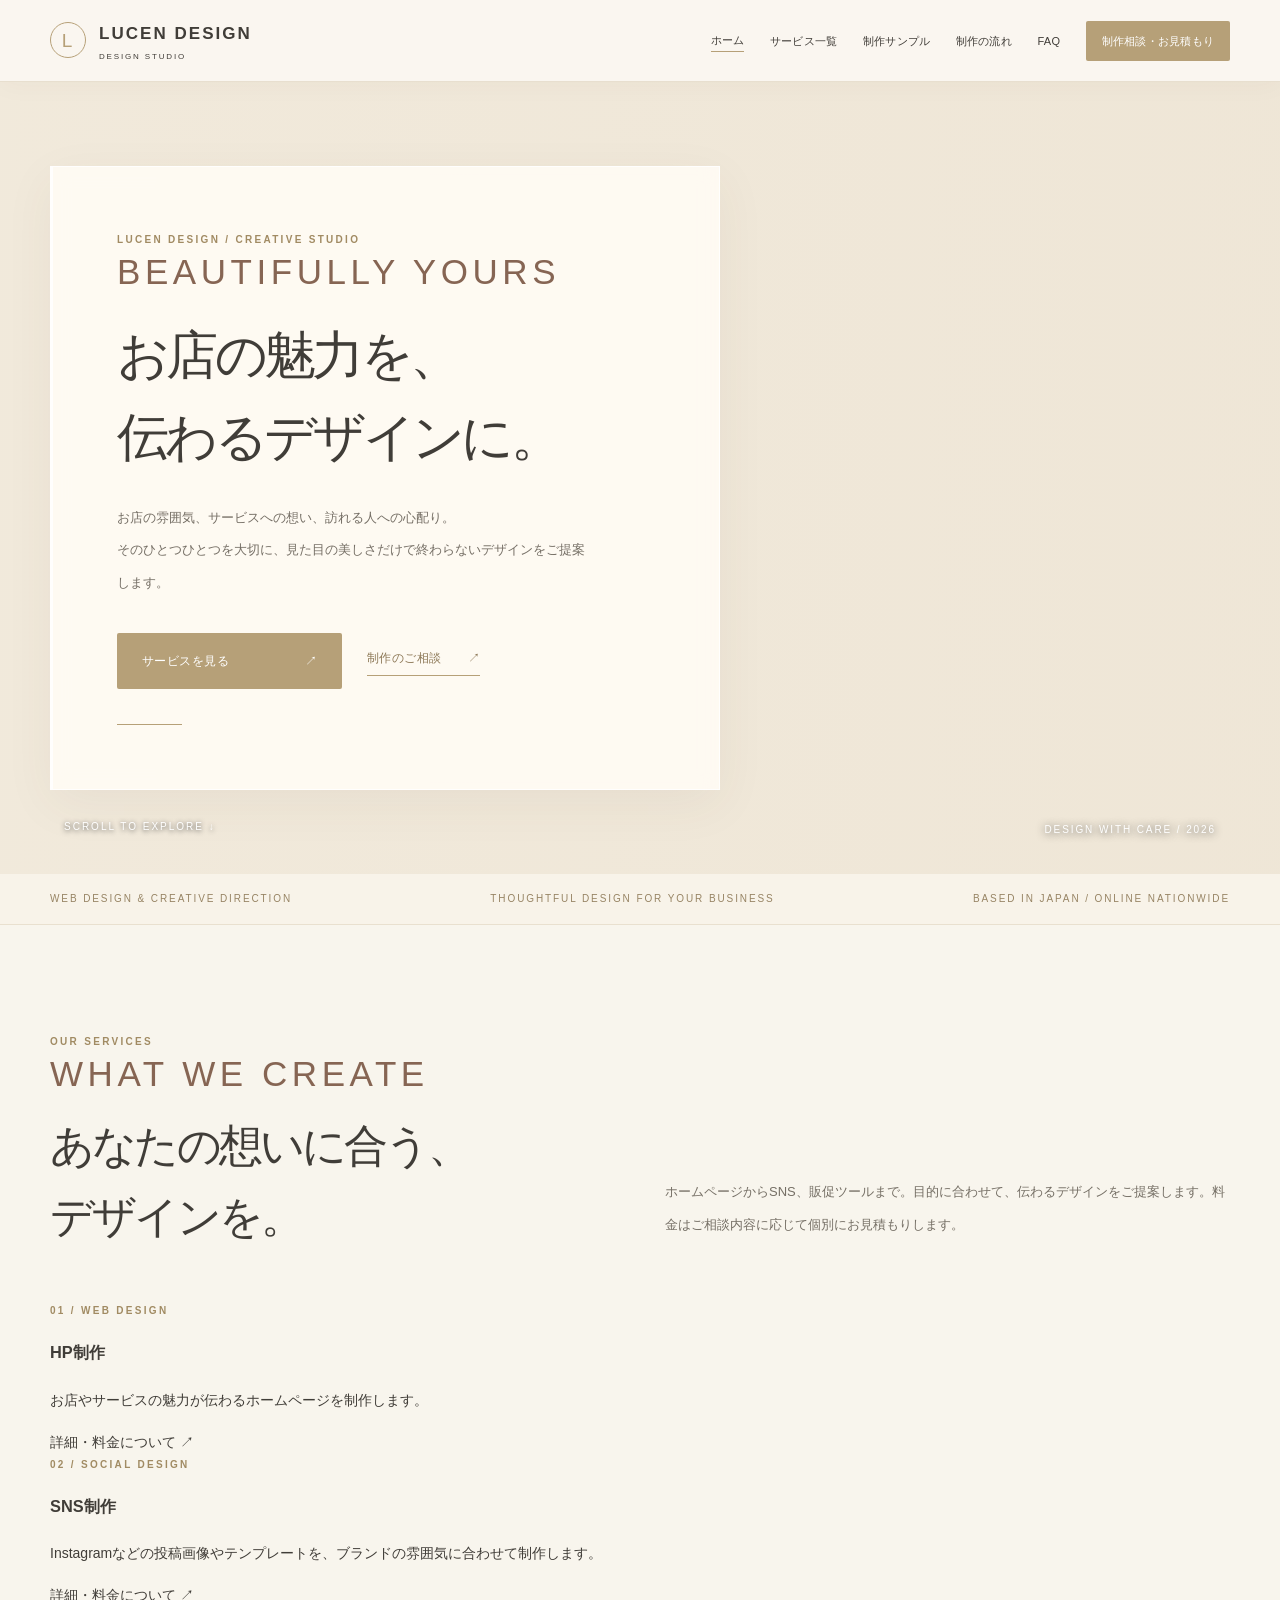
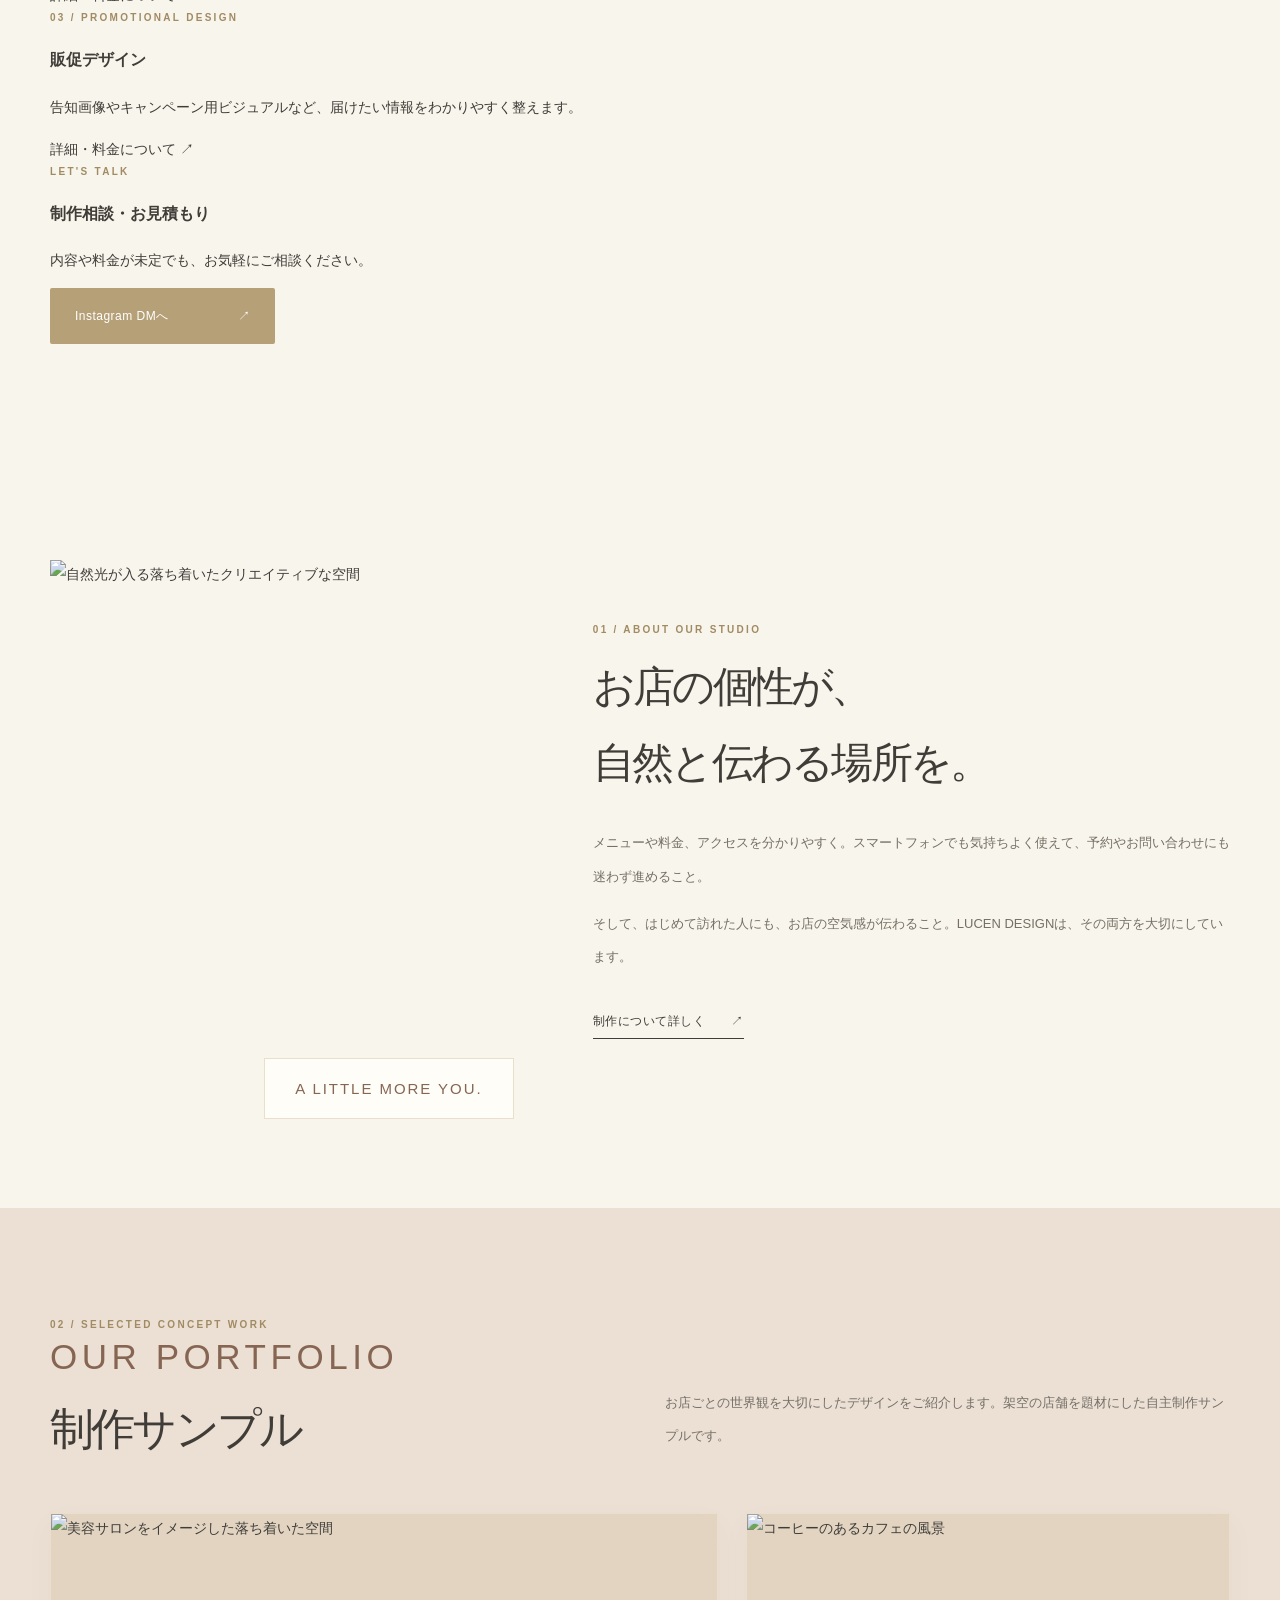
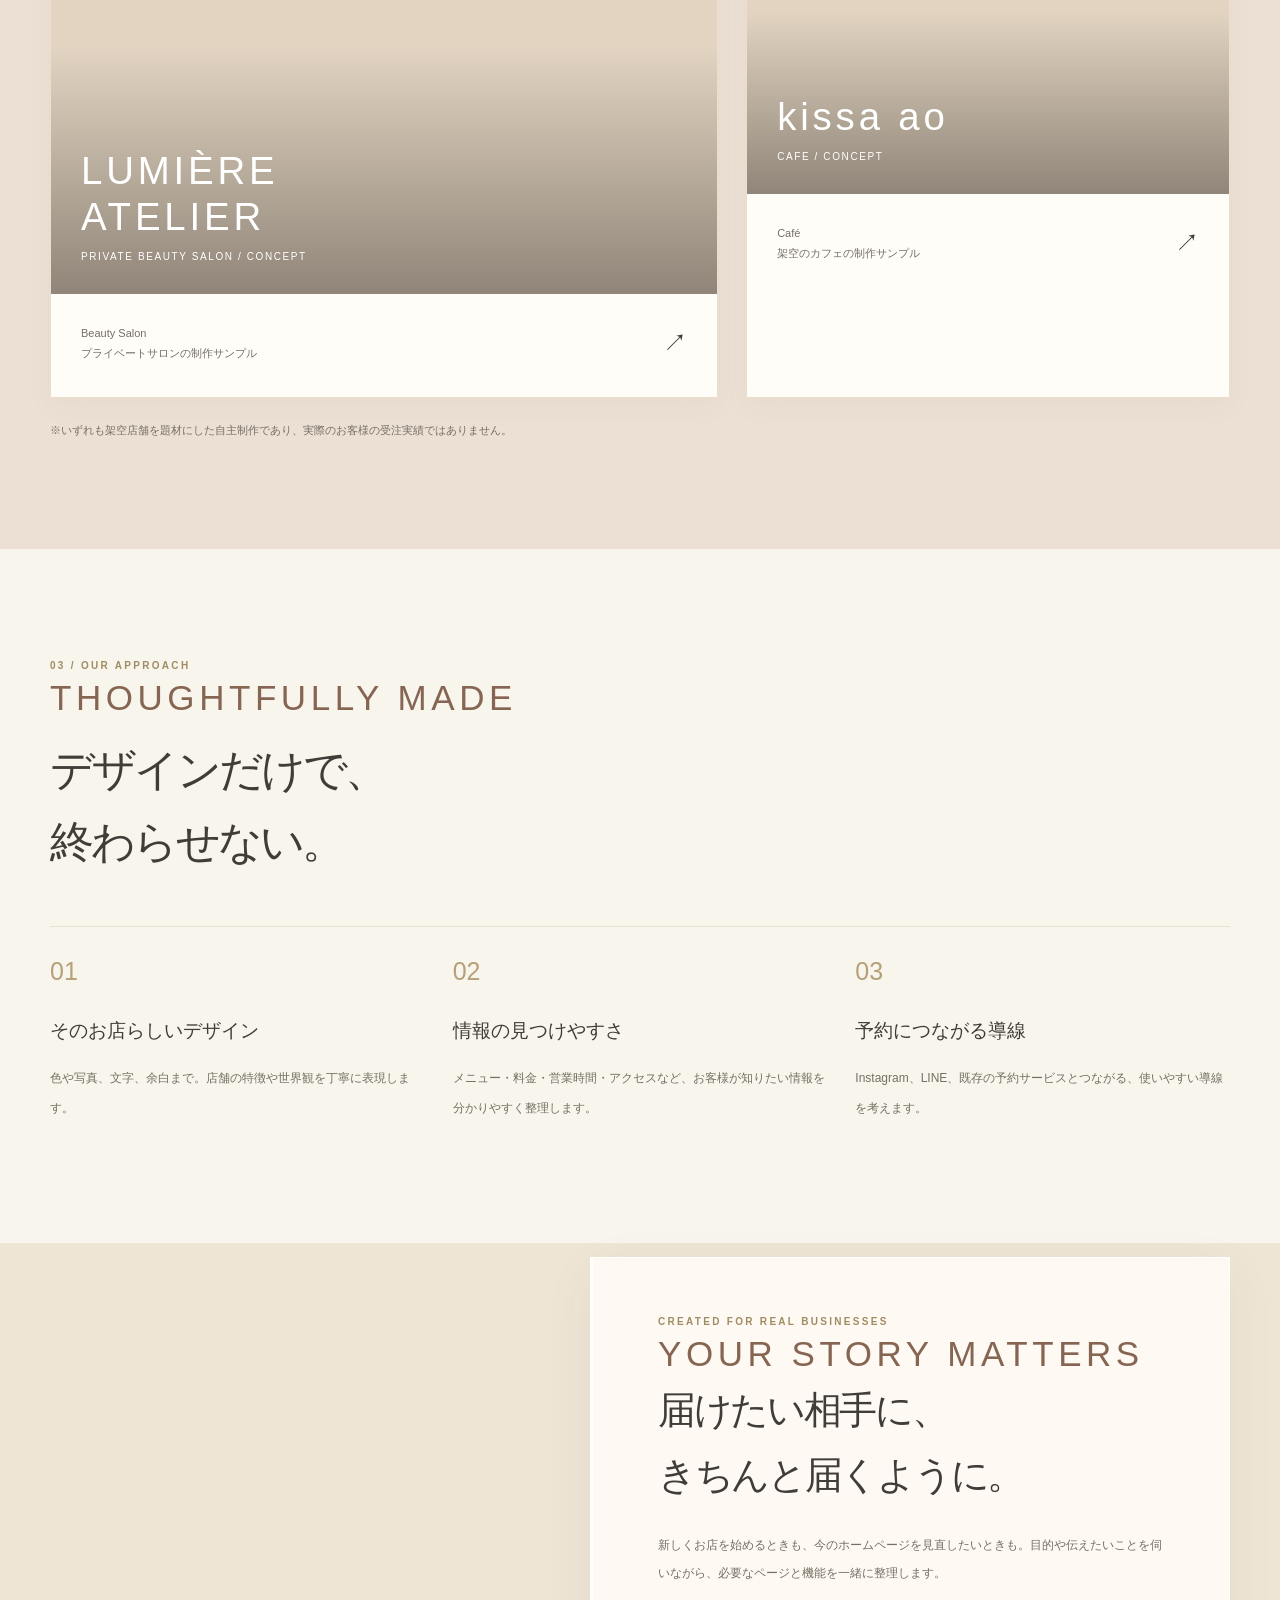
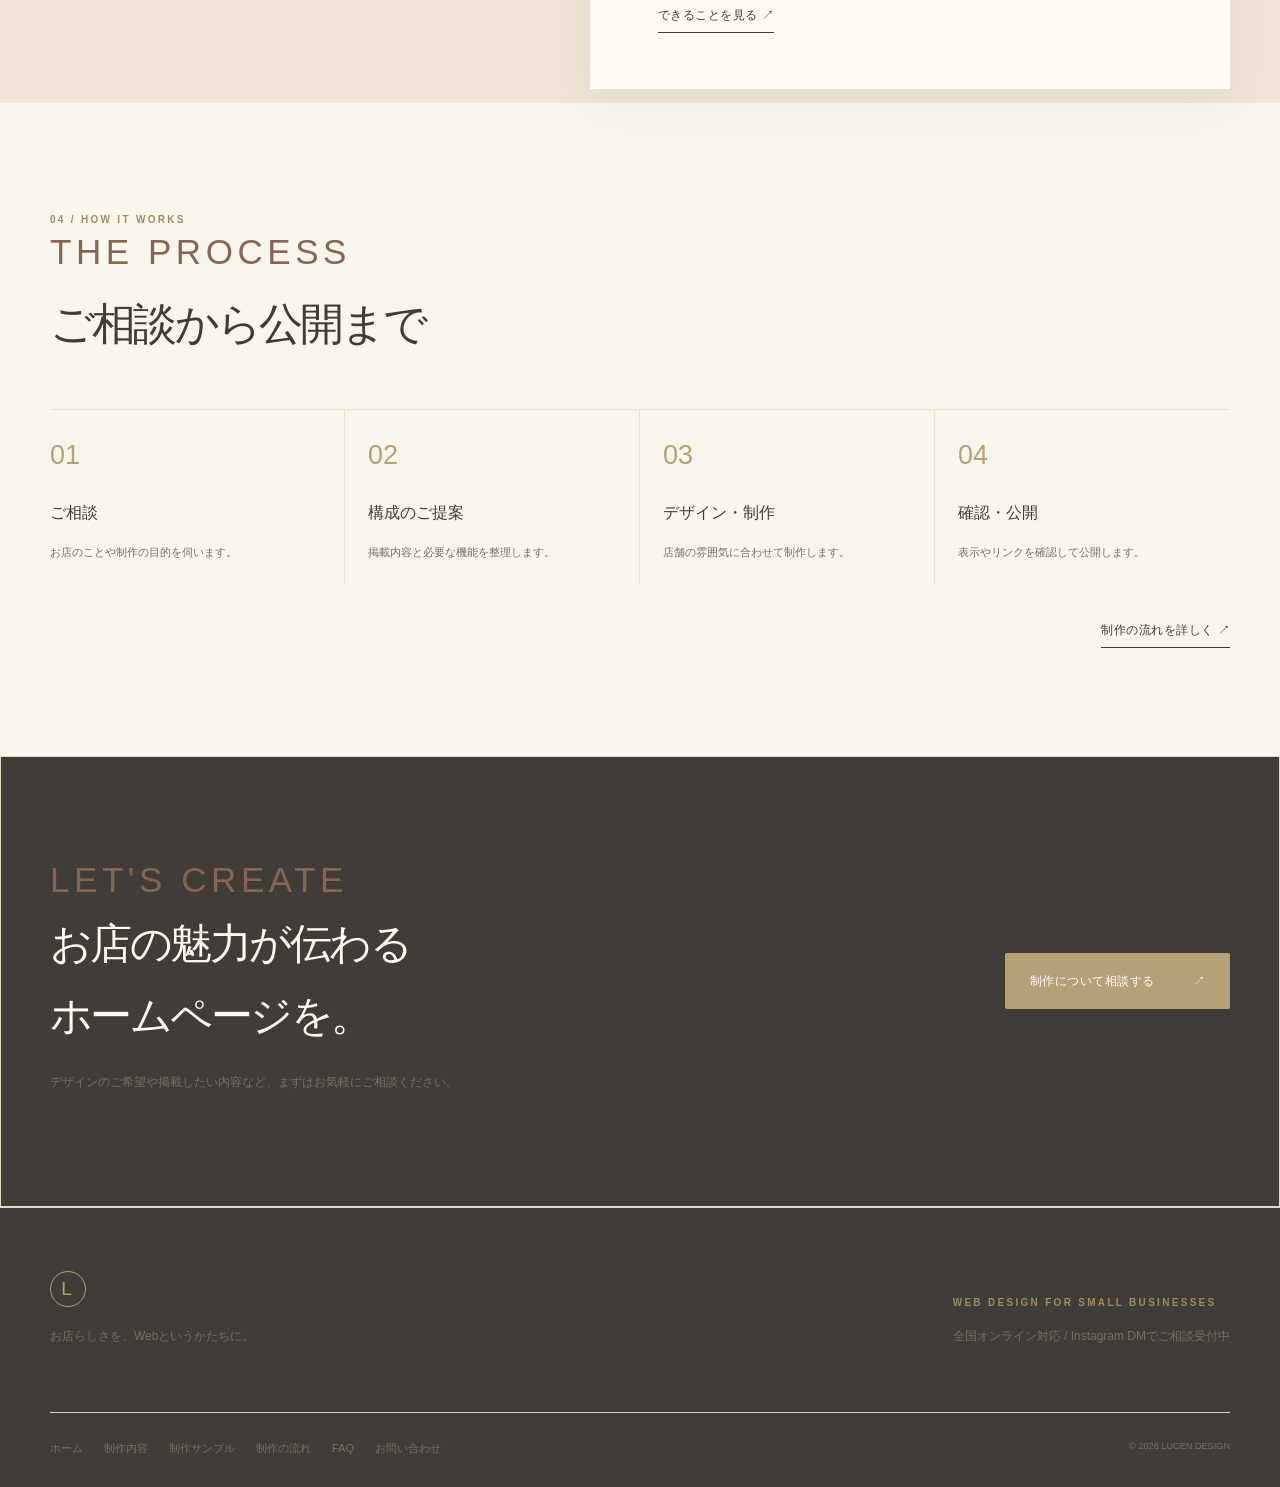
==== commit 5c297f2d: "Add three-service navigation and Instagram quote funnel" ====
--- a/index.html
+++ b/index.html
@@ -42,9 +42,9 @@
 /* Production QA v5 — consistent brown palette and readable small text */
 @media(max-width:720px){.nav a,.footer-links a,.project-info p,.value p,.step p,.work-disclaimer,.eyebrow,.footnote{font-size:12px!important;line-height:1.85}.nav{row-gap:8px}.hero-panel p,.subhero p{font-size:13px!important;line-height:2.2}.hero-panel{max-width:640px}.header-inner{padding-block:16px}}
 .skip-link{position:absolute;left:12px;top:-80px;background:#403d38;color:#fff;padding:9px 14px;z-index:999}.skip-link:focus{top:12px}
-</style><link rel="icon" type="image/svg+xml" href="./favicon.svg"><link rel="stylesheet" href="ivory-theme.css?v=11"></head><body><a class="skip-link" href="#main">本文へスキップ</a><header class="site-header"><div class="wrap header-inner"><a class="brand" href="./" aria-label="LUCEN DESIGN ホーム"><span class="brand-symbol" aria-hidden="true">L</span><span>LUCEN DESIGN<small>WEB DESIGN STUDIO</small></span></a><nav class="nav" aria-label="メインナビゲーション"><a href="./" aria-current="page">ホーム</a><a href="./services/">制作内容</a><a href="./works/">制作サンプル</a><a href="./process/">制作の流れ</a><a href="./faq/">FAQ</a><a href="./contact/" class="contact-link">お問い合わせ</a></nav></div></header><main id="main"><section class="hero" aria-label="LUCEN DESIGN ご紹介"><div class="wrap hero-inner"><div class="glass hero-panel"><span class="eyebrow">LUCEN DESIGN / WEB DESIGN STUDIO</span><span class="editorial-label" aria-hidden="true">Beautifully yours</span><h1>お店の魅力を、<br><span>伝わるデザインに。</span></h1><p>お店の雰囲気、サービスへの想い、訪れる人への心配り。<br>そのひとつひとつを大切に、見た目の美しさだけで終わらないホームページを制作します。</p><div class="hero-actions"><a class="button" href="./works/">制作サンプルを見る <span aria-hidden="true">↗</span></a><a class="text-link" href="./contact/">制作のご相談 <span aria-hidden="true">↗</span></a></div></div></div><span class="scroll-note">SCROLL TO EXPLORE ↓</span><span class="hero-label">DESIGN WITH CARE / 2026</span></section>
+</style><link rel="icon" type="image/svg+xml" href="./favicon.svg"><link rel="stylesheet" href="ivory-theme.css?v=12"></head><body><a class="skip-link" href="#main">本文へスキップ</a><header class="site-header"><div class="wrap header-inner"><a class="brand" href="./" aria-label="LUCEN DESIGN ホーム"><span class="brand-symbol" aria-hidden="true">L</span><span>LUCEN DESIGN<small>DESIGN STUDIO</small></span></a><nav class="nav" aria-label="メインナビゲーション"><a href="./" aria-current="page">ホーム</a><a href="#design-services">サービス一覧</a><a href="./works/">制作サンプル</a><a href="./process/">制作の流れ</a><a href="./faq/">FAQ</a><a href="https://www.instagram.com/lucen.design/" target="_blank" rel="noopener noreferrer" class="contact-link">制作相談・お見積もり</a></nav></div></header><main id="main"><section class="hero" aria-label="LUCEN DESIGN ご紹介"><div class="wrap hero-inner"><div class="glass hero-panel"><span class="eyebrow">LUCEN DESIGN / CREATIVE STUDIO</span><span class="editorial-label" aria-hidden="true">Beautifully yours</span><h1>お店の魅力を、<br><span>伝わるデザインに。</span></h1><p>お店の雰囲気、サービスへの想い、訪れる人への心配り。<br>そのひとつひとつを大切に、見た目の美しさだけで終わらないデザインをご提案します。</p><div class="hero-actions"><a class="button" href="#design-services">サービスを見る <span aria-hidden="true">↗</span></a><a class="text-link" href="https://www.instagram.com/lucen.design/" target="_blank" rel="noopener noreferrer">制作のご相談 <span aria-hidden="true">↗</span></a></div></div></div><span class="scroll-note">SCROLL TO EXPLORE ↓</span><span class="hero-label">DESIGN WITH CARE / 2026</span></section>
 <div class="ticker"><div class="wrap ticker-inner"><span>WEB DESIGN & CREATIVE DIRECTION</span><span>THOUGHTFUL DESIGN FOR YOUR BUSINESS</span><span>BASED IN JAPAN / ONLINE NATIONWIDE</span></div></div>
-<section class="section"><div class="wrap intro-grid"><div class="portrait-frame"><img src="https://images.unsplash.com/photo-1497366858526-0766cadbe8fa?auto=format&fit=crop&w=1400&q=85" alt="自然光が入る落ち着いたクリエイティブな空間" loading="lazy"><div class="portrait-label">A little more you.</div></div><div class="intro-copy"><span class="eyebrow">01 / ABOUT OUR STUDIO</span><h2>お店の個性が、<br>自然と伝わる場所を。</h2><p>メニューや料金、アクセスを分かりやすく。スマートフォンでも気持ちよく使えて、予約やお問い合わせにも迷わず進めること。</p><p>そして、はじめて訪れた人にも、お店の空気感が伝わること。LUCEN DESIGNは、その両方を大切にしています。</p><a class="text-link" href="./services/">制作について詳しく <span aria-hidden="true">↗</span></a></div></div></section>
+<section class="section" id="design-services" aria-labelledby="design-services-title" style="background:#f8f5ed"><div class="wrap"><div class="section-head"><div><span class="eyebrow">OUR SERVICES</span><span class="editorial-label">What we create</span><h2 id="design-services-title">あなたの想いに合う、<br>デザインを。</h2></div><p>ホームページからSNS、販促ツールまで。目的に合わせて、伝わるデザインをご提案します。料金はご相談内容に応じて個別にお見積もりします。</p></div><div class="lucen-service-grid"><article class="lucen-service-card"><span class="eyebrow">01 / WEB DESIGN</span><h3>HP制作</h3><p>お店やサービスの魅力が伝わるホームページを制作します。</p><a href="./services/">詳細・料金について <span aria-hidden="true">↗</span></a></article><article class="lucen-service-card"><span class="eyebrow">02 / SOCIAL DESIGN</span><h3>SNS制作</h3><p>Instagramなどの投稿画像やテンプレートを、ブランドの雰囲気に合わせて制作します。</p><a href="./sns/">詳細・料金について <span aria-hidden="true">↗</span></a></article><article class="lucen-service-card"><span class="eyebrow">03 / PROMOTIONAL DESIGN</span><h3>販促デザイン</h3><p>告知画像やキャンペーン用ビジュアルなど、届けたい情報をわかりやすく整えます。</p><a href="./promotion/">詳細・料金について <span aria-hidden="true">↗</span></a></article></div><div class="lucen-consult"><div><span class="eyebrow">LET'S TALK</span><h3>制作相談・お見積もり</h3><p>内容や料金が未定でも、お気軽にご相談ください。</p></div><a class="button" href="https://www.instagram.com/lucen.design/" target="_blank" rel="noopener noreferrer">Instagram DMへ <span aria-hidden="true">↗</span></a></div></div></section><section class="section"><div class="wrap intro-grid"><div class="portrait-frame"><img src="https://images.unsplash.com/photo-1497366858526-0766cadbe8fa?auto=format&fit=crop&w=1400&q=85" alt="自然光が入る落ち着いたクリエイティブな空間" loading="lazy"><div class="portrait-label">A little more you.</div></div><div class="intro-copy"><span class="eyebrow">01 / ABOUT OUR STUDIO</span><h2>お店の個性が、<br>自然と伝わる場所を。</h2><p>メニューや料金、アクセスを分かりやすく。スマートフォンでも気持ちよく使えて、予約やお問い合わせにも迷わず進めること。</p><p>そして、はじめて訪れた人にも、お店の空気感が伝わること。LUCEN DESIGNは、その両方を大切にしています。</p><a class="text-link" href="./services/">制作について詳しく <span aria-hidden="true">↗</span></a></div></div></section>
 <section class="section work-section"><div class="wrap"><div class="section-head"><div><span class="eyebrow">02 / SELECTED CONCEPT WORK</span><span class="editorial-label" aria-hidden="true">Our portfolio</span><h2>制作サンプル</h2></div><p>お店ごとの世界観を大切にしたデザインをご紹介します。架空の店舗を題材にした自主制作サンプルです。</p></div><div class="projects"><a class="project" href="./works/"><div class="project-image"><img src="https://images.unsplash.com/photo-1600948836101-f9ffda59d250?auto=format&fit=crop&w=1400&q=85" alt="美容サロンをイメージした落ち着いた空間" loading="lazy"><div class="project-overlay"><strong>LUMIÈRE<br>ATELIER</strong><small>PRIVATE BEAUTY SALON / CONCEPT</small></div></div><div class="project-info"><p>Beauty Salon<br>プライベートサロンの制作サンプル</p><span class="arrow" aria-hidden="true">↗</span></div></a><a class="project alt" href="./demos/kissa-ao/"><div class="project-image"><img src="https://images.unsplash.com/photo-1442512595331-e89e73853f31?auto=format&fit=crop&w=1400&q=85" alt="コーヒーのあるカフェの風景" loading="lazy"><div class="project-overlay"><strong>kissa ao</strong><small>CAFE / CONCEPT</small></div></div><div class="project-info"><p>Café<br>架空のカフェの制作サンプル</p><span class="arrow" aria-hidden="true">↗</span></div></a></div><p class="work-disclaimer">※いずれも架空店舗を題材にした自主制作であり、実際のお客様の受注実績ではありません。</p></div></section>
 <section class="section"><div class="wrap"><div class="section-head"><div><span class="eyebrow">03 / OUR APPROACH</span><span class="editorial-label" aria-hidden="true">Thoughtfully made</span><h2>デザインだけで、<br>終わらせない。</h2></div></div><div class="values"><div class="value"><span class="number">01</span><h3>そのお店らしいデザイン</h3><p>色や写真、文字、余白まで。店舗の特徴や世界観を丁寧に表現します。</p></div><div class="value"><span class="number">02</span><h3>情報の見つけやすさ</h3><p>メニュー・料金・営業時間・アクセスなど、お客様が知りたい情報を分かりやすく整理します。</p></div><div class="value"><span class="number">03</span><h3>予約につながる導線</h3><p>Instagram、LINE、既存の予約サービスとつながる、使いやすい導線を考えます。</p></div></div></div></section>
 <section class="story-strip"><div class="wrap"><div class="glass story-panel"><span class="eyebrow">CREATED FOR REAL BUSINESSES</span><span class="editorial-label" aria-hidden="true">Your story matters</span><h2>届けたい相手に、<br>きちんと届くように。</h2><p>新しくお店を始めるときも、今のホームページを見直したいときも。目的や伝えたいことを伺いながら、必要なページと機能を一緒に整理します。</p><a class="text-link" href="./services/">できることを見る ↗</a></div></div></section>
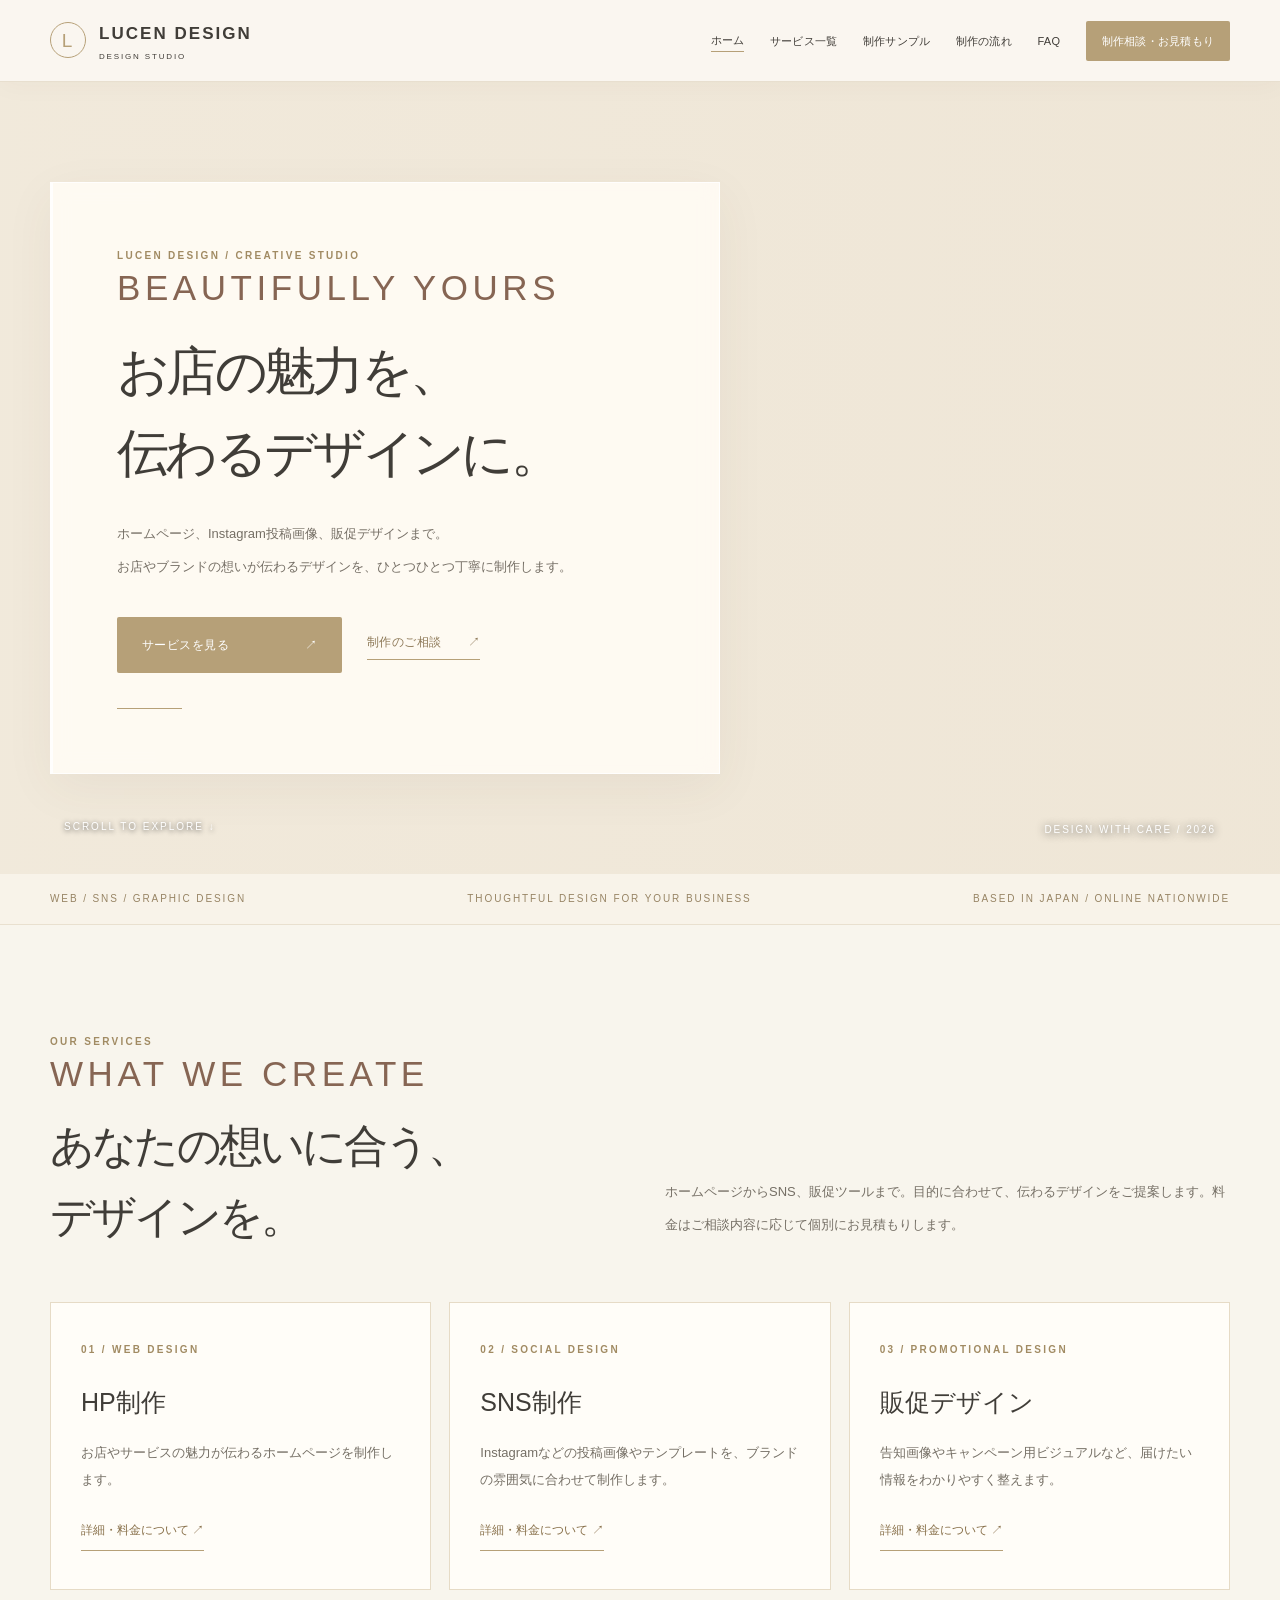
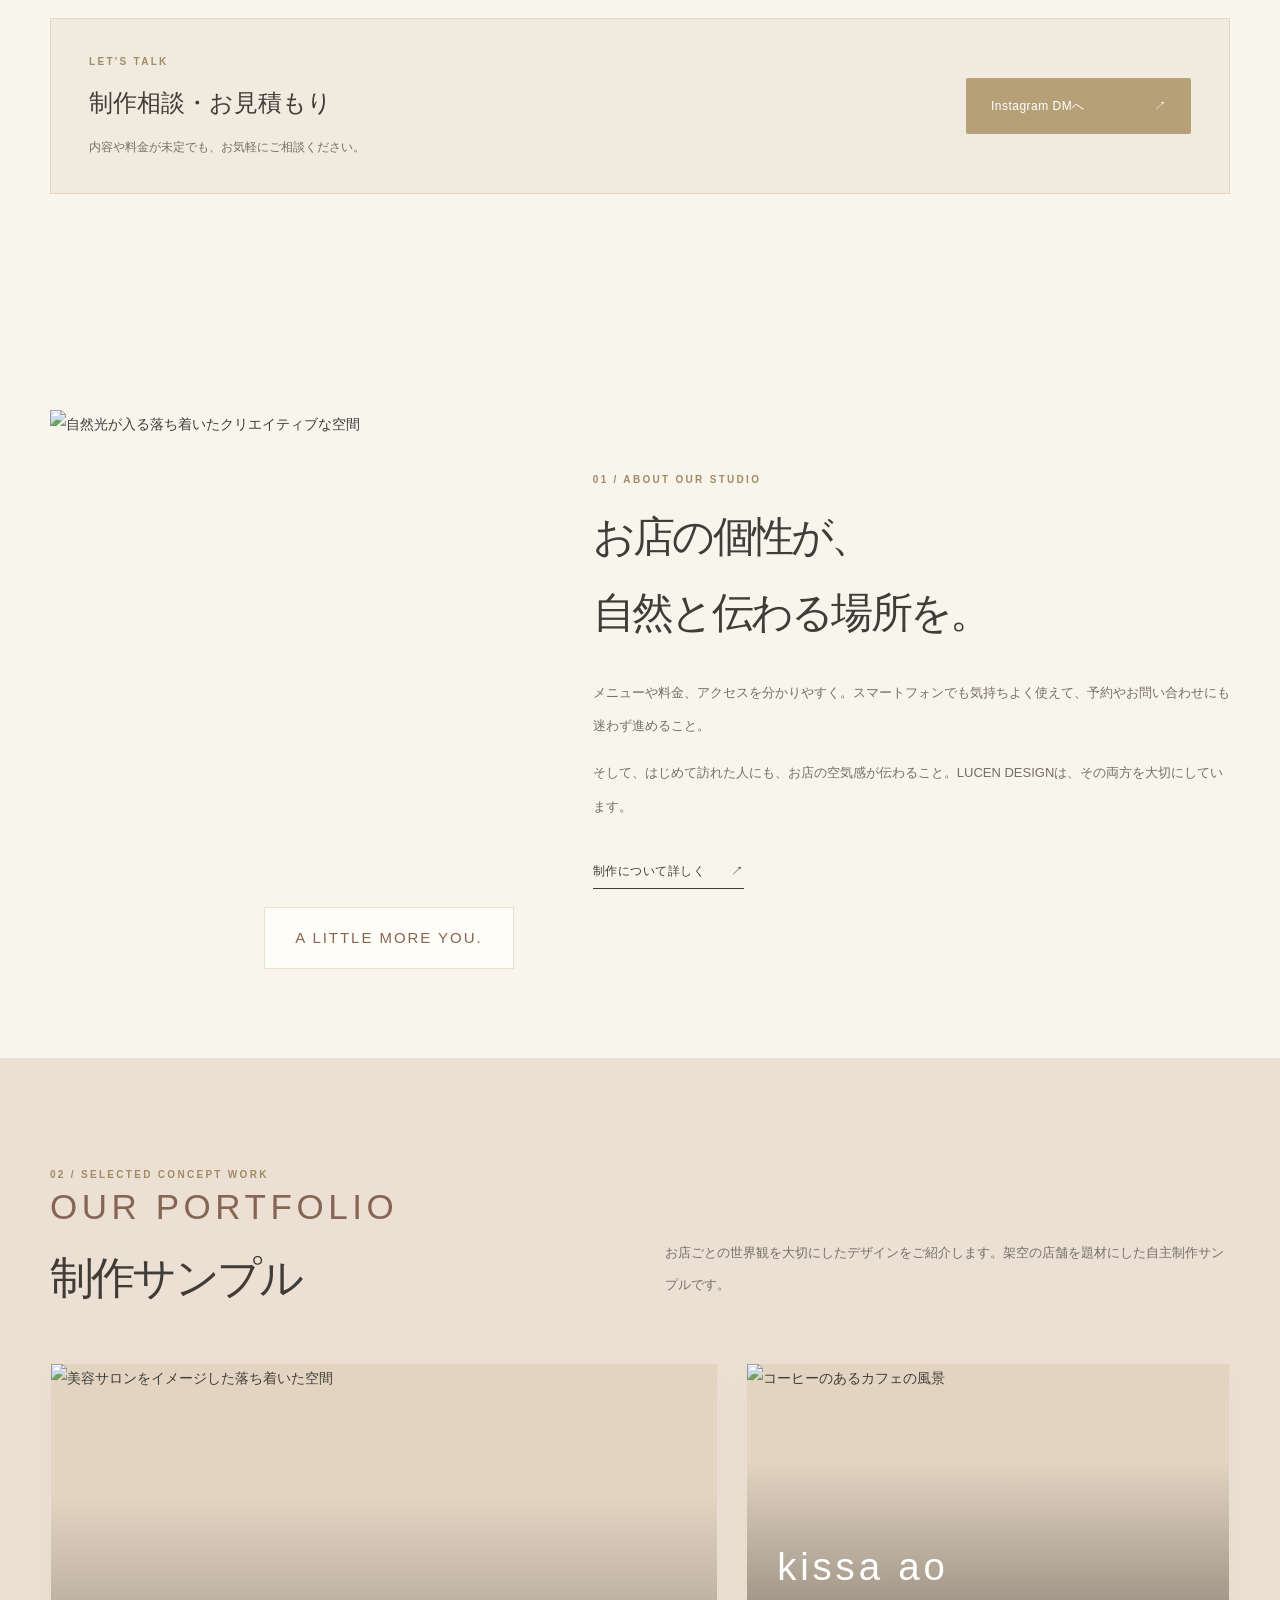
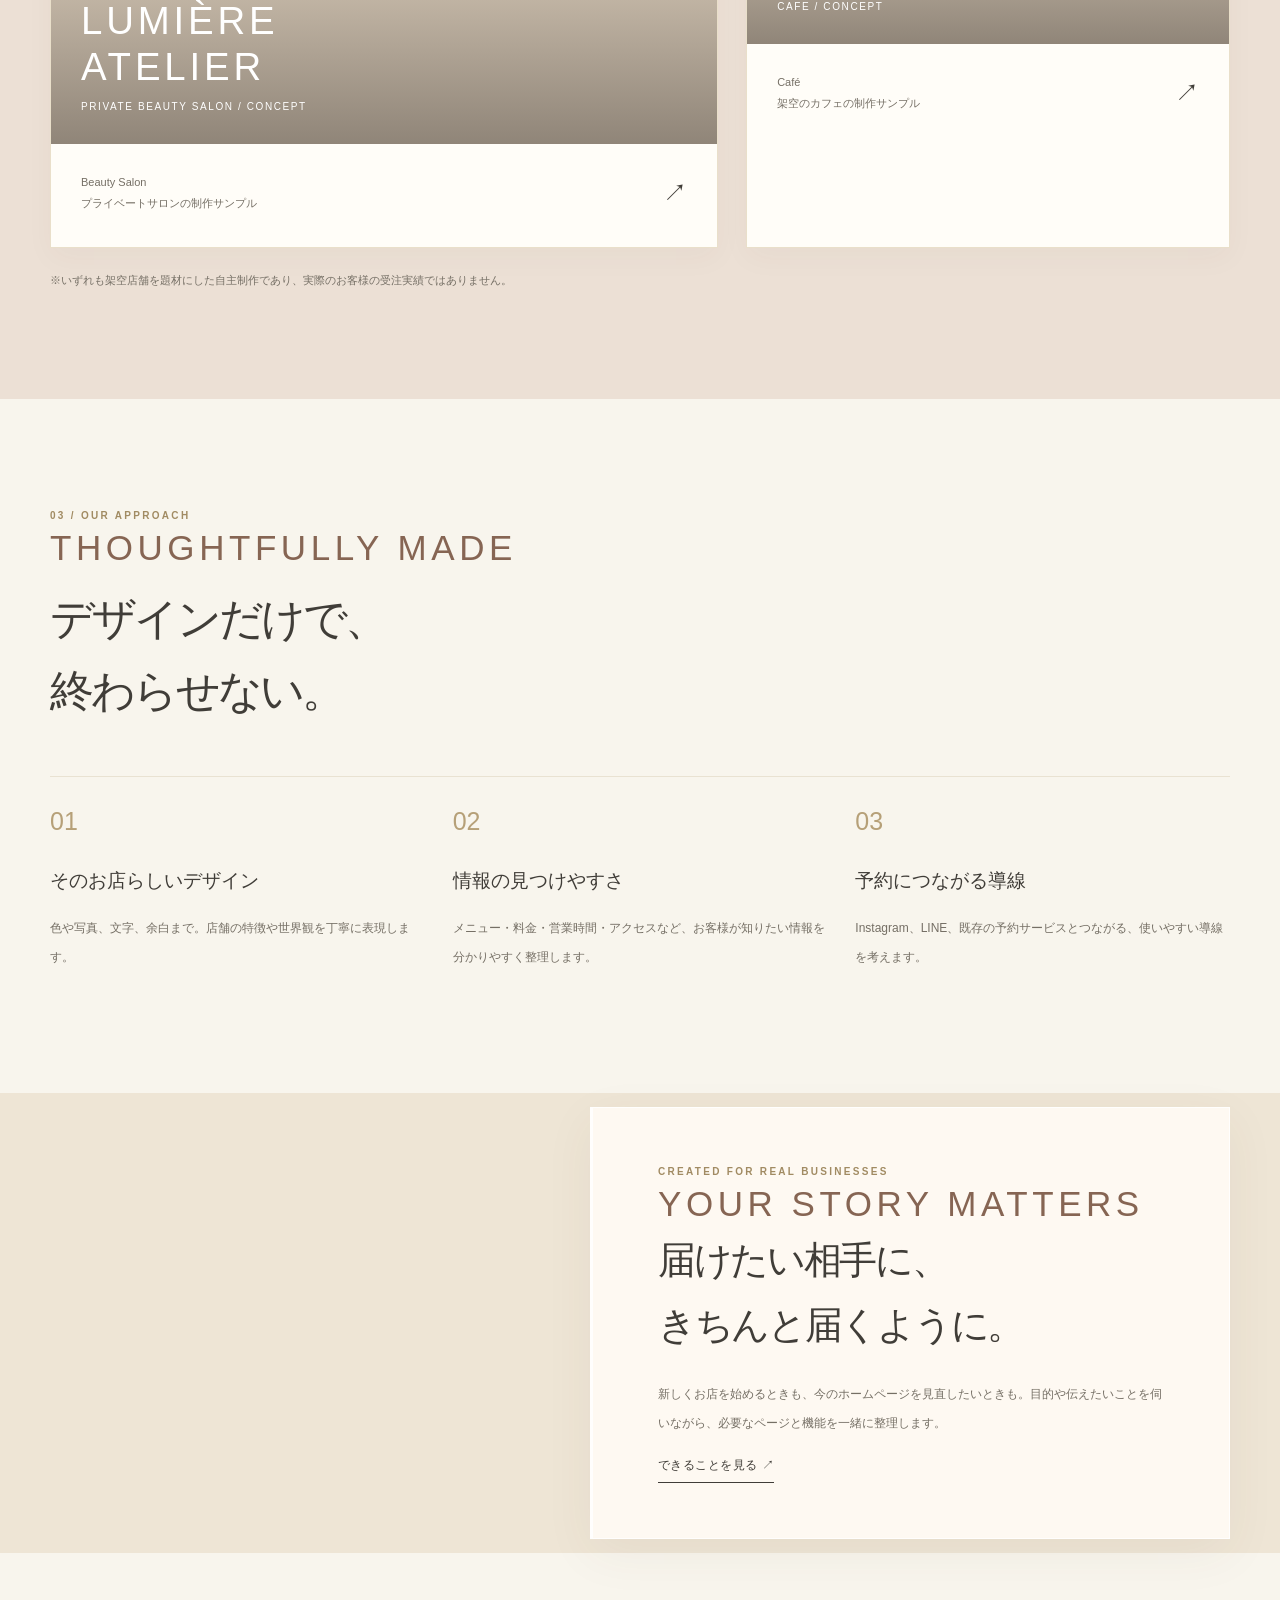
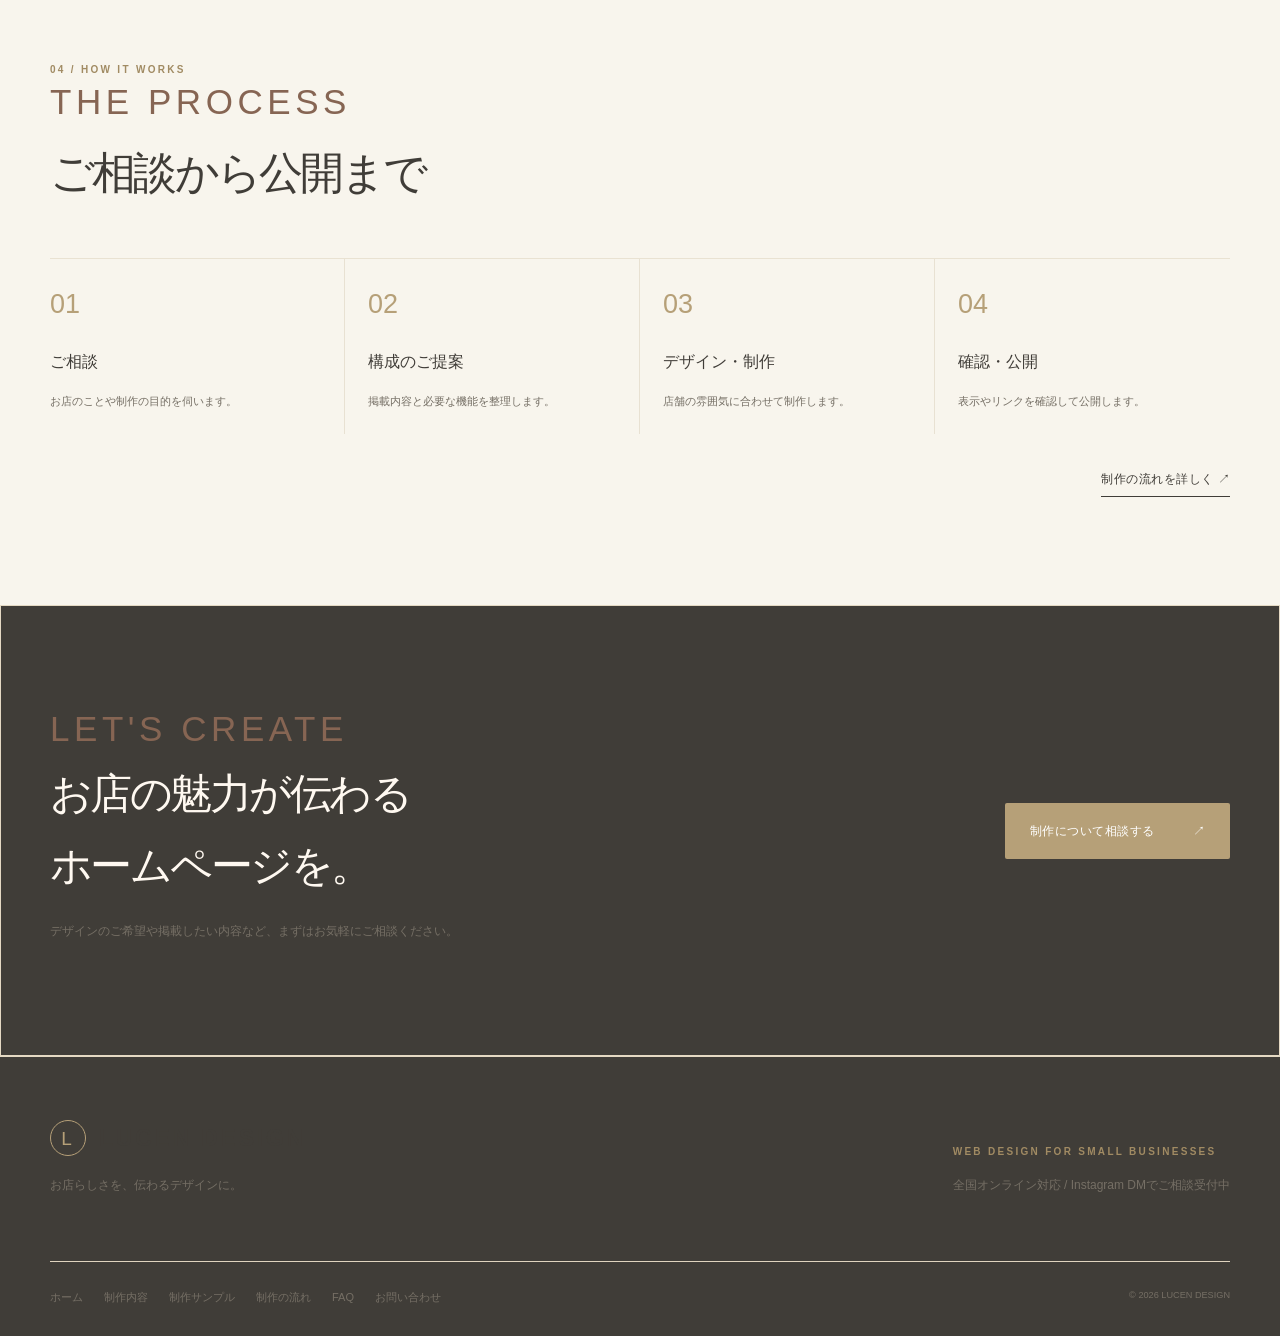
==== commit 0cf9b9d4: "Clarify LUCEN offers HP SNS and promotional design across site" ====
--- a/index.html
+++ b/index.html
@@ -1,4 +1,4 @@
-<!doctype html><html lang="ja"><head><meta charset="utf-8"><meta name="viewport" content="width=device-width,initial-scale=1"><meta name="theme-color" content="#f8f5ed"><meta name="description" content="LUCEN DESIGNは店舗・個人事業主向けのホームページ制作スタジオ。お店の個性と使いやすさを両立するWebデザイン。"><meta property="og:title" content="LUCEN DESIGN | ホームページ制作"><meta property="og:description" content="LUCEN DESIGNは店舗・個人事業主向けのホームページ制作スタジオ。お店の個性と使いやすさを両立するWebデザイン。"><meta property="og:type" content="website"><link rel="canonical" href="https://vbpzvm6dhc-svg.github.io/shop-website-projects/"><meta name="design-version" content="LUCEN Editorial Glass v5 Production | 2026-11-01"><title>ホームページ制作 | LUCEN DESIGN</title><style>
+<!doctype html><html lang="ja"><head><meta charset="utf-8"><meta name="viewport" content="width=device-width,initial-scale=1"><meta name="theme-color" content="#f8f5ed"><meta name="description" content="LUCEN DESIGNはHP制作・SNS制作・販促デザインを手がけるデザインスタジオ。お店の個性と使いやすさを両立するWebデザイン。"><meta property="og:title" content="LUCEN DESIGN | HP・SNS・販促デザイン"><meta property="og:description" content="LUCEN DESIGNは店舗・個人事業主向けのホームページ制作スタジオ。お店の個性と使いやすさを両立するWebデザイン。"><meta property="og:type" content="website"><link rel="canonical" href="https://vbpzvm6dhc-svg.github.io/shop-website-projects/"><meta name="design-version" content="LUCEN Editorial Glass v5 Production | 2026-11-01"><title>HP・SNS・販促デザイン | LUCEN DESIGN</title><style>
 :root{--ink:#403d38;--muted:#756f65;--cream:#f8f5ed;--milk:#fffdf8;--stone:#e9e3da;--taupe:#b6a078;--forest:#b6a078;--line:rgba(76,67,57,.19);--sans:Arial,'Hiragino Kaku Gothic ProN',sans-serif;}
 *{box-sizing:border-box}html{scroll-behavior:smooth;scroll-padding-top:86px}body{margin:0;background:var(--cream);font:400 14px/2 var(--sans);color:var(--ink);-webkit-font-smoothing:antialiased}
 a{color:inherit;text-decoration:none}a:focus-visible,summary:focus-visible{outline:2px solid #b6a078;outline-offset:5px}button{font:inherit}img{max-width:100%;display:block}::selection{background:#dbcbbc;color:#292620}
@@ -42,11 +42,11 @@
 /* Production QA v5 — consistent brown palette and readable small text */
 @media(max-width:720px){.nav a,.footer-links a,.project-info p,.value p,.step p,.work-disclaimer,.eyebrow,.footnote{font-size:12px!important;line-height:1.85}.nav{row-gap:8px}.hero-panel p,.subhero p{font-size:13px!important;line-height:2.2}.hero-panel{max-width:640px}.header-inner{padding-block:16px}}
 .skip-link{position:absolute;left:12px;top:-80px;background:#403d38;color:#fff;padding:9px 14px;z-index:999}.skip-link:focus{top:12px}
-</style><link rel="icon" type="image/svg+xml" href="./favicon.svg"><link rel="stylesheet" href="ivory-theme.css?v=12"></head><body><a class="skip-link" href="#main">本文へスキップ</a><header class="site-header"><div class="wrap header-inner"><a class="brand" href="./" aria-label="LUCEN DESIGN ホーム"><span class="brand-symbol" aria-hidden="true">L</span><span>LUCEN DESIGN<small>DESIGN STUDIO</small></span></a><nav class="nav" aria-label="メインナビゲーション"><a href="./" aria-current="page">ホーム</a><a href="#design-services">サービス一覧</a><a href="./works/">制作サンプル</a><a href="./process/">制作の流れ</a><a href="./faq/">FAQ</a><a href="https://www.instagram.com/lucen.design/" target="_blank" rel="noopener noreferrer" class="contact-link">制作相談・お見積もり</a></nav></div></header><main id="main"><section class="hero" aria-label="LUCEN DESIGN ご紹介"><div class="wrap hero-inner"><div class="glass hero-panel"><span class="eyebrow">LUCEN DESIGN / CREATIVE STUDIO</span><span class="editorial-label" aria-hidden="true">Beautifully yours</span><h1>お店の魅力を、<br><span>伝わるデザインに。</span></h1><p>お店の雰囲気、サービスへの想い、訪れる人への心配り。<br>そのひとつひとつを大切に、見た目の美しさだけで終わらないデザインをご提案します。</p><div class="hero-actions"><a class="button" href="#design-services">サービスを見る <span aria-hidden="true">↗</span></a><a class="text-link" href="https://www.instagram.com/lucen.design/" target="_blank" rel="noopener noreferrer">制作のご相談 <span aria-hidden="true">↗</span></a></div></div></div><span class="scroll-note">SCROLL TO EXPLORE ↓</span><span class="hero-label">DESIGN WITH CARE / 2026</span></section>
-<div class="ticker"><div class="wrap ticker-inner"><span>WEB DESIGN & CREATIVE DIRECTION</span><span>THOUGHTFUL DESIGN FOR YOUR BUSINESS</span><span>BASED IN JAPAN / ONLINE NATIONWIDE</span></div></div>
+</style><link rel="icon" type="image/svg+xml" href="./favicon.svg"><link rel="stylesheet" href="ivory-theme.css?v=12"></head><body><a class="skip-link" href="#main">本文へスキップ</a><header class="site-header"><div class="wrap header-inner"><a class="brand" href="./" aria-label="LUCEN DESIGN ホーム"><span class="brand-symbol" aria-hidden="true">L</span><span>LUCEN DESIGN<small>DESIGN STUDIO</small></span></a><nav class="nav" aria-label="メインナビゲーション"><a href="./" aria-current="page">ホーム</a><a href="#design-services">サービス一覧</a><a href="./works/">制作サンプル</a><a href="./process/">制作の流れ</a><a href="./faq/">FAQ</a><a href="https://www.instagram.com/lucen.design/" target="_blank" rel="noopener noreferrer" class="contact-link">制作相談・お見積もり</a></nav></div></header><main id="main"><section class="hero" aria-label="LUCEN DESIGN ご紹介"><div class="wrap hero-inner"><div class="glass hero-panel"><span class="eyebrow">LUCEN DESIGN / CREATIVE STUDIO</span><span class="editorial-label" aria-hidden="true">Beautifully yours</span><h1>お店の魅力を、<br><span>伝わるデザインに。</span></h1><p>ホームページ、Instagram投稿画像、販促デザインまで。<br>お店やブランドの想いが伝わるデザインを、ひとつひとつ丁寧に制作します。</p><div class="hero-actions"><a class="button" href="#design-services">サービスを見る <span aria-hidden="true">↗</span></a><a class="text-link" href="https://www.instagram.com/lucen.design/" target="_blank" rel="noopener noreferrer">制作のご相談 <span aria-hidden="true">↗</span></a></div></div></div><span class="scroll-note">SCROLL TO EXPLORE ↓</span><span class="hero-label">DESIGN WITH CARE / 2026</span></section>
+<div class="ticker"><div class="wrap ticker-inner"><span>WEB / SNS / GRAPHIC DESIGN</span><span>THOUGHTFUL DESIGN FOR YOUR BUSINESS</span><span>BASED IN JAPAN / ONLINE NATIONWIDE</span></div></div>
 <section class="section" id="design-services" aria-labelledby="design-services-title" style="background:#f8f5ed"><div class="wrap"><div class="section-head"><div><span class="eyebrow">OUR SERVICES</span><span class="editorial-label">What we create</span><h2 id="design-services-title">あなたの想いに合う、<br>デザインを。</h2></div><p>ホームページからSNS、販促ツールまで。目的に合わせて、伝わるデザインをご提案します。料金はご相談内容に応じて個別にお見積もりします。</p></div><div class="lucen-service-grid"><article class="lucen-service-card"><span class="eyebrow">01 / WEB DESIGN</span><h3>HP制作</h3><p>お店やサービスの魅力が伝わるホームページを制作します。</p><a href="./services/">詳細・料金について <span aria-hidden="true">↗</span></a></article><article class="lucen-service-card"><span class="eyebrow">02 / SOCIAL DESIGN</span><h3>SNS制作</h3><p>Instagramなどの投稿画像やテンプレートを、ブランドの雰囲気に合わせて制作します。</p><a href="./sns/">詳細・料金について <span aria-hidden="true">↗</span></a></article><article class="lucen-service-card"><span class="eyebrow">03 / PROMOTIONAL DESIGN</span><h3>販促デザイン</h3><p>告知画像やキャンペーン用ビジュアルなど、届けたい情報をわかりやすく整えます。</p><a href="./promotion/">詳細・料金について <span aria-hidden="true">↗</span></a></article></div><div class="lucen-consult"><div><span class="eyebrow">LET'S TALK</span><h3>制作相談・お見積もり</h3><p>内容や料金が未定でも、お気軽にご相談ください。</p></div><a class="button" href="https://www.instagram.com/lucen.design/" target="_blank" rel="noopener noreferrer">Instagram DMへ <span aria-hidden="true">↗</span></a></div></div></section><section class="section"><div class="wrap intro-grid"><div class="portrait-frame"><img src="https://images.unsplash.com/photo-1497366858526-0766cadbe8fa?auto=format&fit=crop&w=1400&q=85" alt="自然光が入る落ち着いたクリエイティブな空間" loading="lazy"><div class="portrait-label">A little more you.</div></div><div class="intro-copy"><span class="eyebrow">01 / ABOUT OUR STUDIO</span><h2>お店の個性が、<br>自然と伝わる場所を。</h2><p>メニューや料金、アクセスを分かりやすく。スマートフォンでも気持ちよく使えて、予約やお問い合わせにも迷わず進めること。</p><p>そして、はじめて訪れた人にも、お店の空気感が伝わること。LUCEN DESIGNは、その両方を大切にしています。</p><a class="text-link" href="./services/">制作について詳しく <span aria-hidden="true">↗</span></a></div></div></section>
 <section class="section work-section"><div class="wrap"><div class="section-head"><div><span class="eyebrow">02 / SELECTED CONCEPT WORK</span><span class="editorial-label" aria-hidden="true">Our portfolio</span><h2>制作サンプル</h2></div><p>お店ごとの世界観を大切にしたデザインをご紹介します。架空の店舗を題材にした自主制作サンプルです。</p></div><div class="projects"><a class="project" href="./works/"><div class="project-image"><img src="https://images.unsplash.com/photo-1600948836101-f9ffda59d250?auto=format&fit=crop&w=1400&q=85" alt="美容サロンをイメージした落ち着いた空間" loading="lazy"><div class="project-overlay"><strong>LUMIÈRE<br>ATELIER</strong><small>PRIVATE BEAUTY SALON / CONCEPT</small></div></div><div class="project-info"><p>Beauty Salon<br>プライベートサロンの制作サンプル</p><span class="arrow" aria-hidden="true">↗</span></div></a><a class="project alt" href="./demos/kissa-ao/"><div class="project-image"><img src="https://images.unsplash.com/photo-1442512595331-e89e73853f31?auto=format&fit=crop&w=1400&q=85" alt="コーヒーのあるカフェの風景" loading="lazy"><div class="project-overlay"><strong>kissa ao</strong><small>CAFE / CONCEPT</small></div></div><div class="project-info"><p>Café<br>架空のカフェの制作サンプル</p><span class="arrow" aria-hidden="true">↗</span></div></a></div><p class="work-disclaimer">※いずれも架空店舗を題材にした自主制作であり、実際のお客様の受注実績ではありません。</p></div></section>
 <section class="section"><div class="wrap"><div class="section-head"><div><span class="eyebrow">03 / OUR APPROACH</span><span class="editorial-label" aria-hidden="true">Thoughtfully made</span><h2>デザインだけで、<br>終わらせない。</h2></div></div><div class="values"><div class="value"><span class="number">01</span><h3>そのお店らしいデザイン</h3><p>色や写真、文字、余白まで。店舗の特徴や世界観を丁寧に表現します。</p></div><div class="value"><span class="number">02</span><h3>情報の見つけやすさ</h3><p>メニュー・料金・営業時間・アクセスなど、お客様が知りたい情報を分かりやすく整理します。</p></div><div class="value"><span class="number">03</span><h3>予約につながる導線</h3><p>Instagram、LINE、既存の予約サービスとつながる、使いやすい導線を考えます。</p></div></div></div></section>
 <section class="story-strip"><div class="wrap"><div class="glass story-panel"><span class="eyebrow">CREATED FOR REAL BUSINESSES</span><span class="editorial-label" aria-hidden="true">Your story matters</span><h2>届けたい相手に、<br>きちんと届くように。</h2><p>新しくお店を始めるときも、今のホームページを見直したいときも。目的や伝えたいことを伺いながら、必要なページと機能を一緒に整理します。</p><a class="text-link" href="./services/">できることを見る ↗</a></div></div></section>
 <section class="section"><div class="wrap"><div class="section-head"><div><span class="eyebrow">04 / HOW IT WORKS</span><span class="editorial-label" aria-hidden="true">The process</span><h2>ご相談から公開まで</h2></div></div><div class="steps"><div class="step"><b>01</b><h3>ご相談</h3><p>お店のことや制作の目的を伺います。</p></div><div class="step"><b>02</b><h3>構成のご提案</h3><p>掲載内容と必要な機能を整理します。</p></div><div class="step"><b>03</b><h3>デザイン・制作</h3><p>店舗の雰囲気に合わせて制作します。</p></div><div class="step"><b>04</b><h3>確認・公開</h3><p>表示やリンクを確認して公開します。</p></div></div><div style="text-align:right;margin-top:30px"><a class="text-link" href="./process/">制作の流れを詳しく ↗</a></div></div></section>
-<section class="cta-section"><div class="wrap cta-grid"><div><span class="editorial-label" lang="en">Let's create</span><h2>お店の魅力が伝わる<br>ホームページを。</h2><p>デザインのご希望や掲載したい内容など、まずはお気軽にご相談ください。</p></div><a class="button" href="./contact/">制作について相談する <span aria-hidden="true">↗</span></a></div></section></main><footer class="site-footer"><div class="wrap"><div class="footer-top"><div><a href="./" class="brand"><span class="brand-symbol" aria-hidden="true">L</span>LUCEN DESIGN</a><p>お店らしさを、Webというかたちに。</p></div><div><span class="eyebrow">WEB DESIGN FOR SMALL BUSINESSES</span><p>全国オンライン対応 / Instagram DMでご相談受付中</p></div></div><div class="footer-links"><a href="./">ホーム</a><a href="./services/">制作内容</a><a href="./works/">制作サンプル</a><a href="./process/">制作の流れ</a><a href="./faq/">FAQ</a><a href="./contact/">お問い合わせ</a><small>© 2026 LUCEN DESIGN</small></div></div></footer></body></html>+<section class="cta-section"><div class="wrap cta-grid"><div><span class="editorial-label" lang="en">Let's create</span><h2>お店の魅力が伝わる<br>ホームページを。</h2><p>デザインのご希望や掲載したい内容など、まずはお気軽にご相談ください。</p></div><a class="button" href="./contact/">制作について相談する <span aria-hidden="true">↗</span></a></div></section></main><footer class="site-footer"><div class="wrap"><div class="footer-top"><div><a href="./" class="brand"><span class="brand-symbol" aria-hidden="true">L</span>LUCEN DESIGN</a><p>お店らしさを、伝わるデザインに。</p></div><div><span class="eyebrow">WEB DESIGN FOR SMALL BUSINESSES</span><p>全国オンライン対応 / Instagram DMでご相談受付中</p></div></div><div class="footer-links"><a href="./">ホーム</a><a href="./services/">制作内容</a><a href="./works/">制作サンプル</a><a href="./process/">制作の流れ</a><a href="./faq/">FAQ</a><a href="./contact/">お問い合わせ</a><small>© 2026 LUCEN DESIGN</small></div></div></footer></body></html>
--- a/ivory-theme.css
+++ b/ivory-theme.css
@@ -32,3 +32,14 @@
 .value .number,.step b{color:#b6a078}
 a:focus-visible,summary:focus-visible{outline-color:#b6a078}
 @media(max-width:700px){.hero-panel{border-left-width:2px}}
+
+/* Service navigation */
+.lucen-service-grid{display:grid;grid-template-columns:repeat(3,minmax(0,1fr));gap:18px}
+.lucen-service-card{background:#fffdf8;border:1px solid #e6dbc6;padding:38px 30px;display:flex;flex-direction:column;min-height:280px}
+.lucen-service-card h3{font-size:25px;font-weight:400;margin:18px 0 12px;color:#403d38}
+.lucen-service-card p{font-size:13px;line-height:2.1;color:#756f65;margin:0 0 24px}
+.lucen-service-card a{margin-top:auto;color:#89714b;border-bottom:1px solid #b6a078;padding-bottom:8px;font-size:12px;align-self:flex-start}
+.lucen-consult{margin-top:28px;padding:34px 38px;background:#f0eadf;border:1px solid #e3d7bf;display:flex;align-items:center;justify-content:space-between;gap:25px}
+.lucen-consult h3{font-weight:400;font-size:24px;margin:8px 0}
+.lucen-consult p{color:#756f65;margin:0;font-size:12px}
+@media(max-width:760px){.lucen-service-grid{grid-template-columns:1fr}.lucen-service-card{min-height:210px}.lucen-consult{flex-direction:column;align-items:flex-start;padding:28px}}
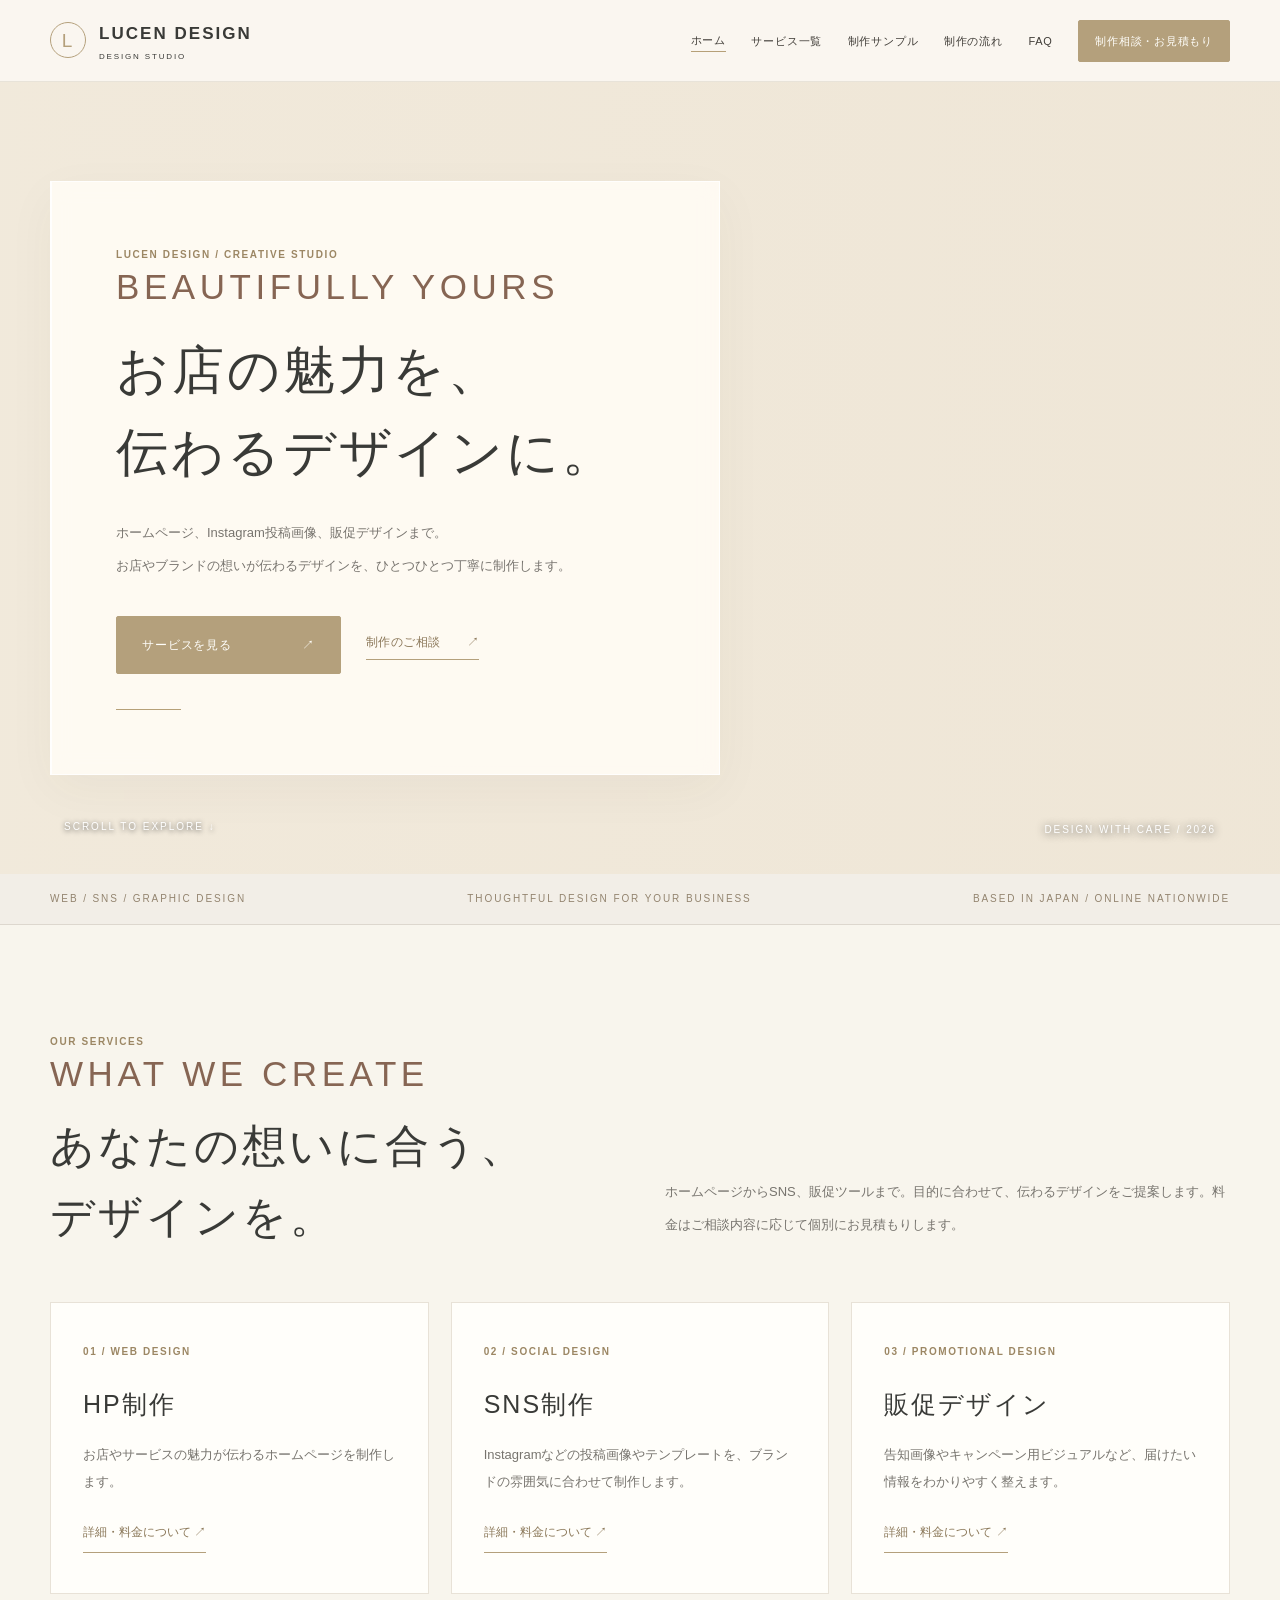
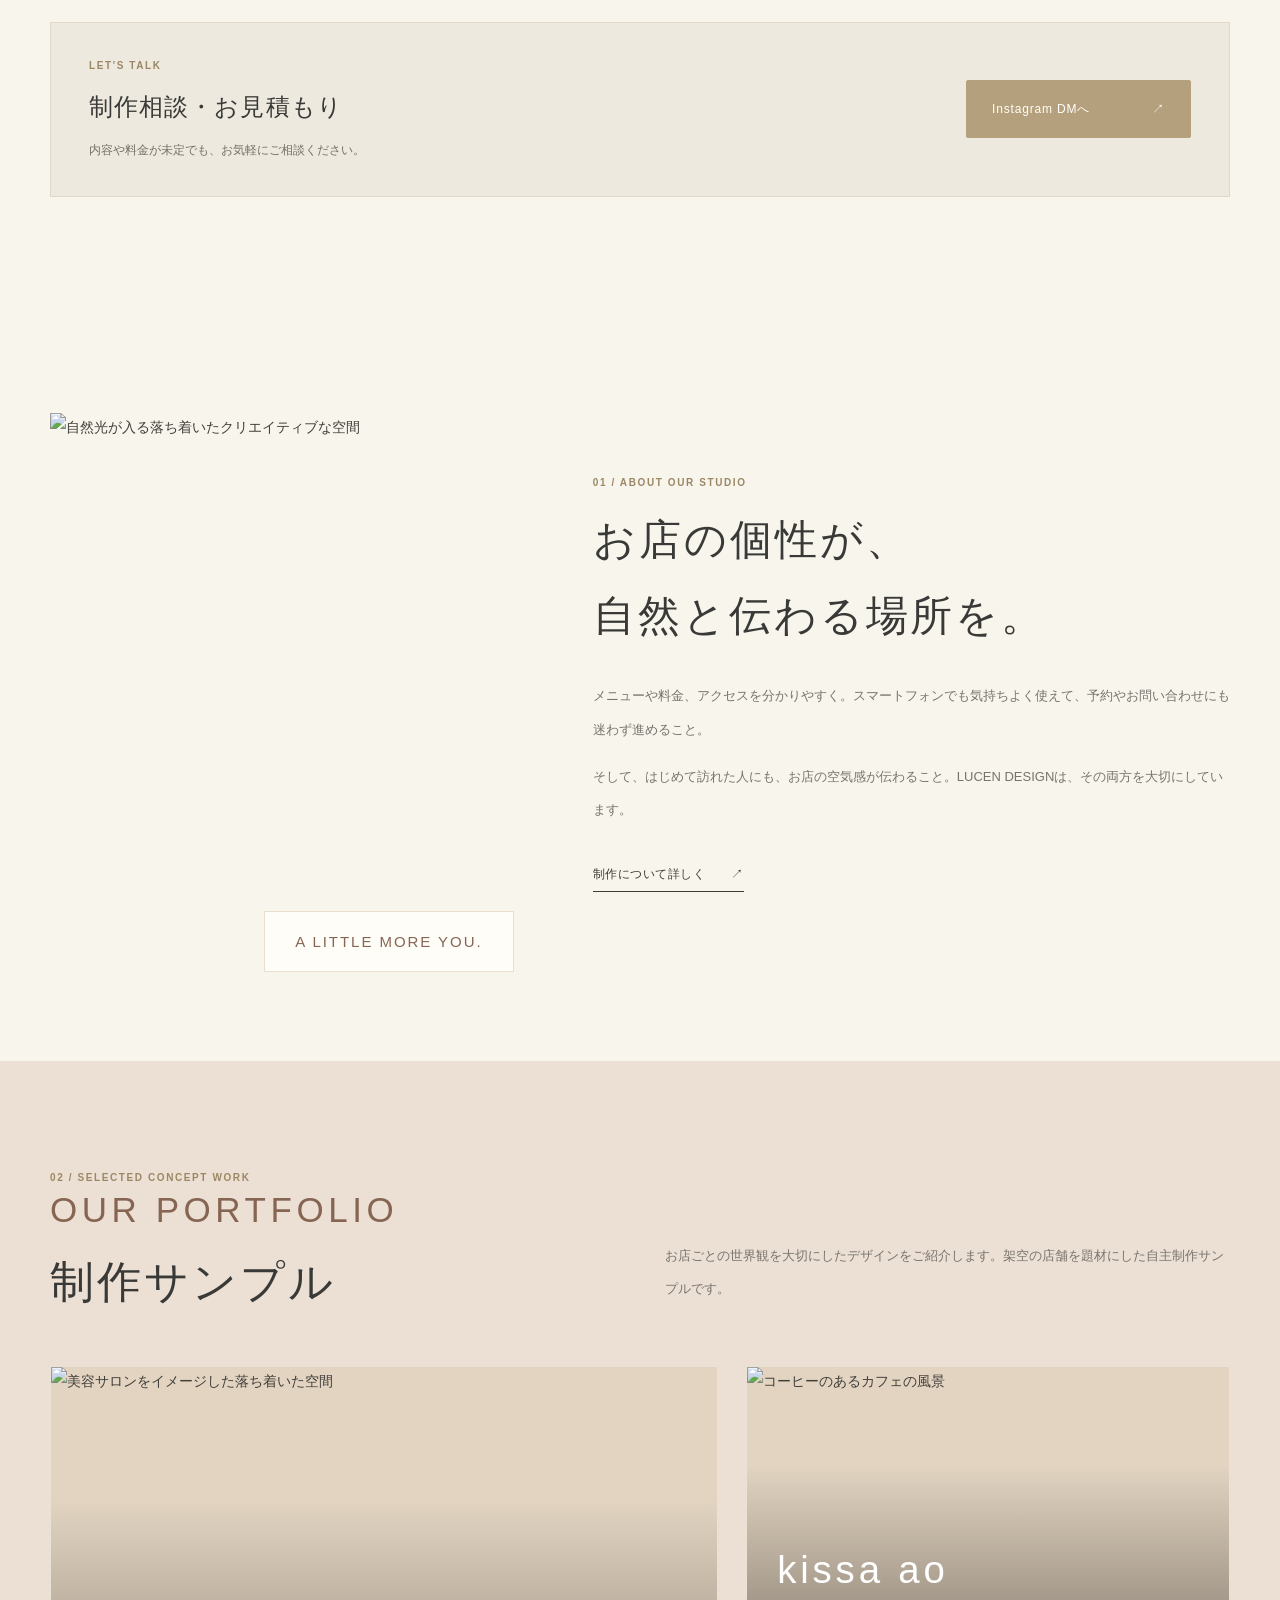
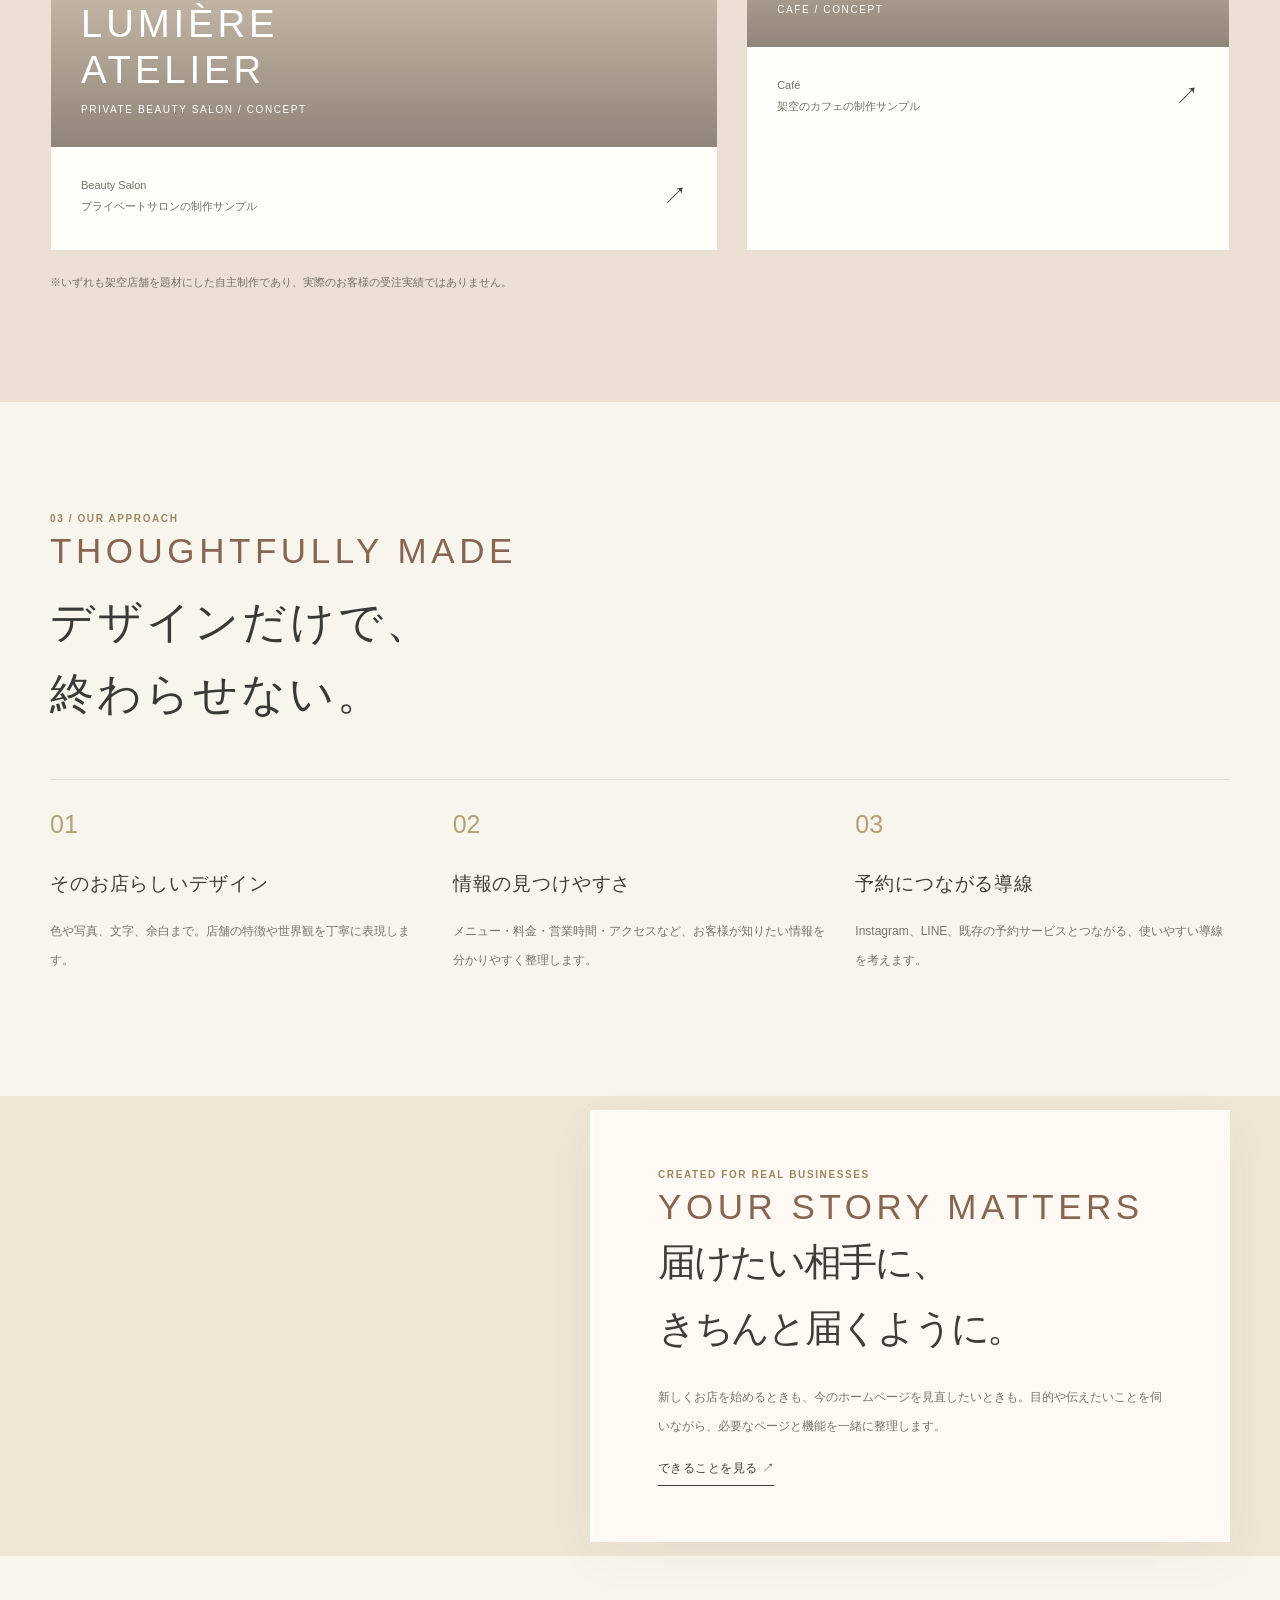
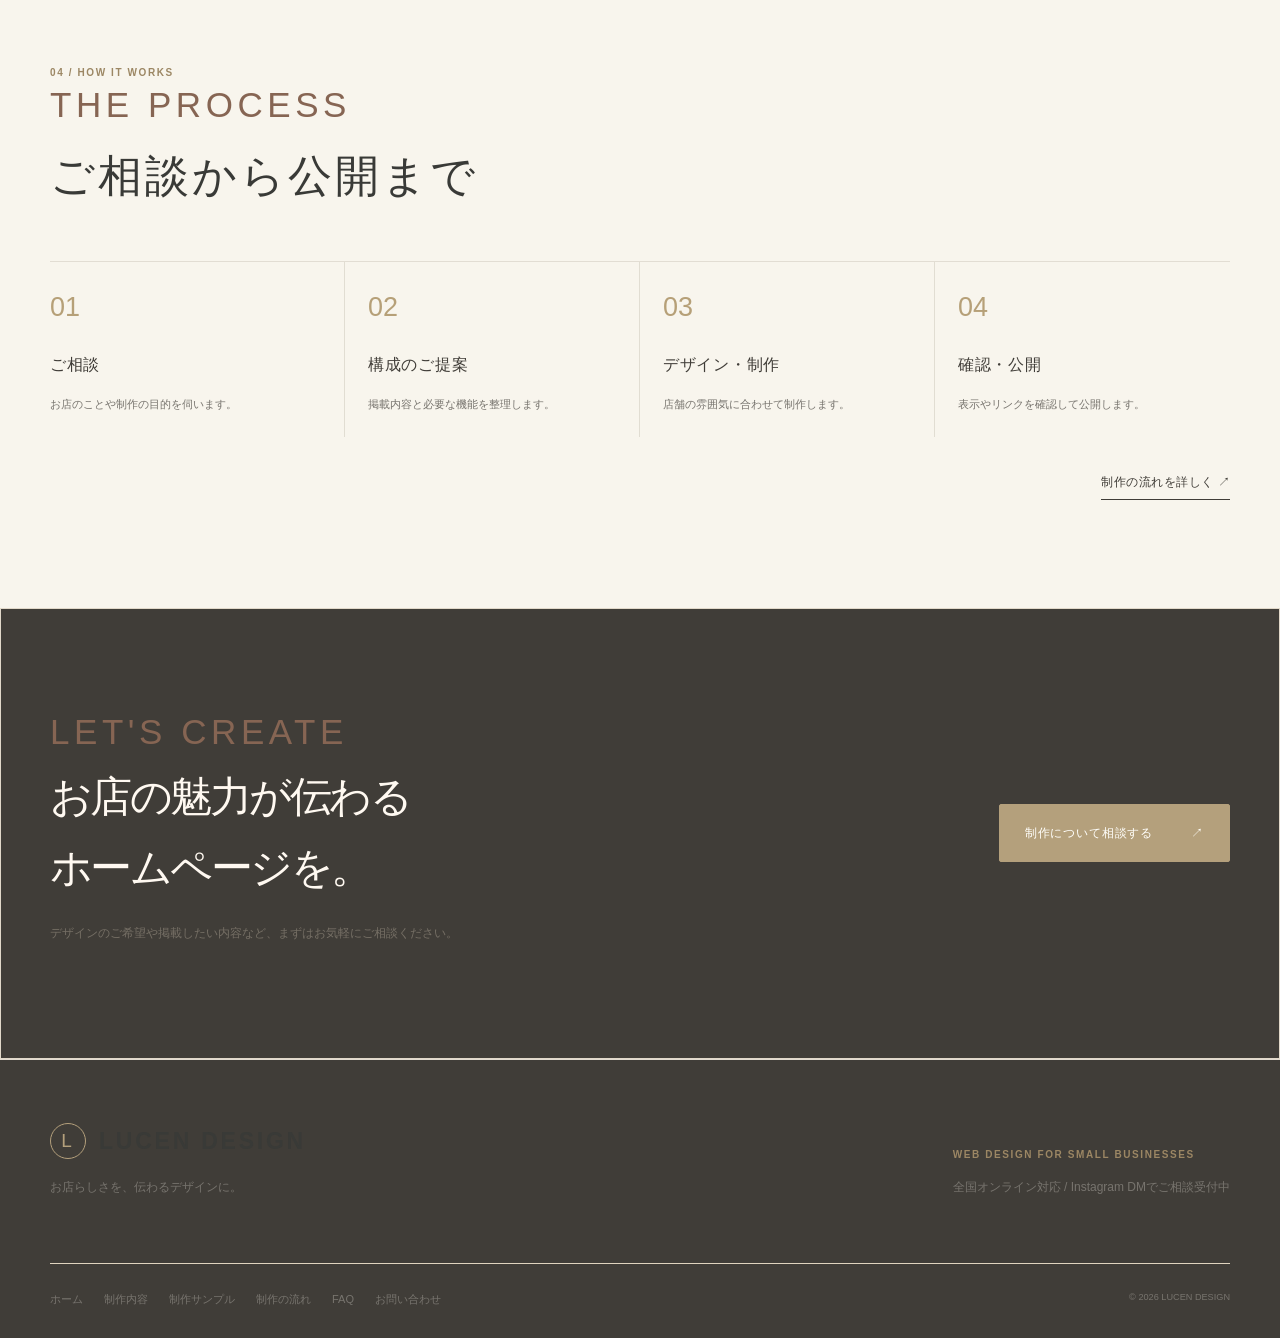
==== commit a9ed5c0a: "Load unified editorial minimal design v14" ====
--- a/index.html
+++ b/index.html
@@ -42,7 +42,7 @@
 /* Production QA v5 — consistent brown palette and readable small text */
 @media(max-width:720px){.nav a,.footer-links a,.project-info p,.value p,.step p,.work-disclaimer,.eyebrow,.footnote{font-size:12px!important;line-height:1.85}.nav{row-gap:8px}.hero-panel p,.subhero p{font-size:13px!important;line-height:2.2}.hero-panel{max-width:640px}.header-inner{padding-block:16px}}
 .skip-link{position:absolute;left:12px;top:-80px;background:#403d38;color:#fff;padding:9px 14px;z-index:999}.skip-link:focus{top:12px}
-</style><link rel="icon" type="image/svg+xml" href="./favicon.svg"><link rel="stylesheet" href="ivory-theme.css?v=12"></head><body><a class="skip-link" href="#main">本文へスキップ</a><header class="site-header"><div class="wrap header-inner"><a class="brand" href="./" aria-label="LUCEN DESIGN ホーム"><span class="brand-symbol" aria-hidden="true">L</span><span>LUCEN DESIGN<small>DESIGN STUDIO</small></span></a><nav class="nav" aria-label="メインナビゲーション"><a href="./" aria-current="page">ホーム</a><a href="#design-services">サービス一覧</a><a href="./works/">制作サンプル</a><a href="./process/">制作の流れ</a><a href="./faq/">FAQ</a><a href="https://www.instagram.com/lucen.design/" target="_blank" rel="noopener noreferrer" class="contact-link">制作相談・お見積もり</a></nav></div></header><main id="main"><section class="hero" aria-label="LUCEN DESIGN ご紹介"><div class="wrap hero-inner"><div class="glass hero-panel"><span class="eyebrow">LUCEN DESIGN / CREATIVE STUDIO</span><span class="editorial-label" aria-hidden="true">Beautifully yours</span><h1>お店の魅力を、<br><span>伝わるデザインに。</span></h1><p>ホームページ、Instagram投稿画像、販促デザインまで。<br>お店やブランドの想いが伝わるデザインを、ひとつひとつ丁寧に制作します。</p><div class="hero-actions"><a class="button" href="#design-services">サービスを見る <span aria-hidden="true">↗</span></a><a class="text-link" href="https://www.instagram.com/lucen.design/" target="_blank" rel="noopener noreferrer">制作のご相談 <span aria-hidden="true">↗</span></a></div></div></div><span class="scroll-note">SCROLL TO EXPLORE ↓</span><span class="hero-label">DESIGN WITH CARE / 2026</span></section>
+</style><link rel="icon" type="image/svg+xml" href="./favicon.svg"><link rel="stylesheet" href="ivory-theme.css?v=14"></head><body><a class="skip-link" href="#main">本文へスキップ</a><header class="site-header"><div class="wrap header-inner"><a class="brand" href="./" aria-label="LUCEN DESIGN ホーム"><span class="brand-symbol" aria-hidden="true">L</span><span>LUCEN DESIGN<small>DESIGN STUDIO</small></span></a><nav class="nav" aria-label="メインナビゲーション"><a href="./" aria-current="page">ホーム</a><a href="#design-services">サービス一覧</a><a href="./works/">制作サンプル</a><a href="./process/">制作の流れ</a><a href="./faq/">FAQ</a><a href="https://www.instagram.com/lucen.design/" target="_blank" rel="noopener noreferrer" class="contact-link">制作相談・お見積もり</a></nav></div></header><main id="main"><section class="hero" aria-label="LUCEN DESIGN ご紹介"><div class="wrap hero-inner"><div class="glass hero-panel"><span class="eyebrow">LUCEN DESIGN / CREATIVE STUDIO</span><span class="editorial-label" aria-hidden="true">Beautifully yours</span><h1>お店の魅力を、<br><span>伝わるデザインに。</span></h1><p>ホームページ、Instagram投稿画像、販促デザインまで。<br>お店やブランドの想いが伝わるデザインを、ひとつひとつ丁寧に制作します。</p><div class="hero-actions"><a class="button" href="#design-services">サービスを見る <span aria-hidden="true">↗</span></a><a class="text-link" href="https://www.instagram.com/lucen.design/" target="_blank" rel="noopener noreferrer">制作のご相談 <span aria-hidden="true">↗</span></a></div></div></div><span class="scroll-note">SCROLL TO EXPLORE ↓</span><span class="hero-label">DESIGN WITH CARE / 2026</span></section>
 <div class="ticker"><div class="wrap ticker-inner"><span>WEB / SNS / GRAPHIC DESIGN</span><span>THOUGHTFUL DESIGN FOR YOUR BUSINESS</span><span>BASED IN JAPAN / ONLINE NATIONWIDE</span></div></div>
 <section class="section" id="design-services" aria-labelledby="design-services-title" style="background:#f8f5ed"><div class="wrap"><div class="section-head"><div><span class="eyebrow">OUR SERVICES</span><span class="editorial-label">What we create</span><h2 id="design-services-title">あなたの想いに合う、<br>デザインを。</h2></div><p>ホームページからSNS、販促ツールまで。目的に合わせて、伝わるデザインをご提案します。料金はご相談内容に応じて個別にお見積もりします。</p></div><div class="lucen-service-grid"><article class="lucen-service-card"><span class="eyebrow">01 / WEB DESIGN</span><h3>HP制作</h3><p>お店やサービスの魅力が伝わるホームページを制作します。</p><a href="./services/">詳細・料金について <span aria-hidden="true">↗</span></a></article><article class="lucen-service-card"><span class="eyebrow">02 / SOCIAL DESIGN</span><h3>SNS制作</h3><p>Instagramなどの投稿画像やテンプレートを、ブランドの雰囲気に合わせて制作します。</p><a href="./sns/">詳細・料金について <span aria-hidden="true">↗</span></a></article><article class="lucen-service-card"><span class="eyebrow">03 / PROMOTIONAL DESIGN</span><h3>販促デザイン</h3><p>告知画像やキャンペーン用ビジュアルなど、届けたい情報をわかりやすく整えます。</p><a href="./promotion/">詳細・料金について <span aria-hidden="true">↗</span></a></article></div><div class="lucen-consult"><div><span class="eyebrow">LET'S TALK</span><h3>制作相談・お見積もり</h3><p>内容や料金が未定でも、お気軽にご相談ください。</p></div><a class="button" href="https://www.instagram.com/lucen.design/" target="_blank" rel="noopener noreferrer">Instagram DMへ <span aria-hidden="true">↗</span></a></div></div></section><section class="section"><div class="wrap intro-grid"><div class="portrait-frame"><img src="https://images.unsplash.com/photo-1497366858526-0766cadbe8fa?auto=format&fit=crop&w=1400&q=85" alt="自然光が入る落ち着いたクリエイティブな空間" loading="lazy"><div class="portrait-label">A little more you.</div></div><div class="intro-copy"><span class="eyebrow">01 / ABOUT OUR STUDIO</span><h2>お店の個性が、<br>自然と伝わる場所を。</h2><p>メニューや料金、アクセスを分かりやすく。スマートフォンでも気持ちよく使えて、予約やお問い合わせにも迷わず進めること。</p><p>そして、はじめて訪れた人にも、お店の空気感が伝わること。LUCEN DESIGNは、その両方を大切にしています。</p><a class="text-link" href="./services/">制作について詳しく <span aria-hidden="true">↗</span></a></div></div></section>
 <section class="section work-section"><div class="wrap"><div class="section-head"><div><span class="eyebrow">02 / SELECTED CONCEPT WORK</span><span class="editorial-label" aria-hidden="true">Our portfolio</span><h2>制作サンプル</h2></div><p>お店ごとの世界観を大切にしたデザインをご紹介します。架空の店舗を題材にした自主制作サンプルです。</p></div><div class="projects"><a class="project" href="./works/"><div class="project-image"><img src="https://images.unsplash.com/photo-1600948836101-f9ffda59d250?auto=format&fit=crop&w=1400&q=85" alt="美容サロンをイメージした落ち着いた空間" loading="lazy"><div class="project-overlay"><strong>LUMIÈRE<br>ATELIER</strong><small>PRIVATE BEAUTY SALON / CONCEPT</small></div></div><div class="project-info"><p>Beauty Salon<br>プライベートサロンの制作サンプル</p><span class="arrow" aria-hidden="true">↗</span></div></a><a class="project alt" href="./demos/kissa-ao/"><div class="project-image"><img src="https://images.unsplash.com/photo-1442512595331-e89e73853f31?auto=format&fit=crop&w=1400&q=85" alt="コーヒーのあるカフェの風景" loading="lazy"><div class="project-overlay"><strong>kissa ao</strong><small>CAFE / CONCEPT</small></div></div><div class="project-info"><p>Café<br>架空のカフェの制作サンプル</p><span class="arrow" aria-hidden="true">↗</span></div></a></div><p class="work-disclaimer">※いずれも架空店舗を題材にした自主制作であり、実際のお客様の受注実績ではありません。</p></div></section>
--- a/ivory-theme.css
+++ b/ivory-theme.css
@@ -43,3 +43,48 @@
 .lucen-consult h3{font-weight:400;font-size:24px;margin:8px 0}
 .lucen-consult p{color:#756f65;margin:0;font-size:12px}
 @media(max-width:760px){.lucen-service-grid{grid-template-columns:1fr}.lucen-service-card{min-height:210px}.lucen-consult{flex-direction:column;align-items:flex-start;padding:28px}}
+
+/* LUCEN Editorial Minimal — unified site-wide design, v14 */
+:root{--ink:#393a37;--muted:#77746e;--cream:#f8f7f3;--milk:#fffefa;--stone:#eeebe5;--taupe:#b4a07c;--forest:#b4a07c;--line:rgba(126,115,97,.19)}
+html{scroll-behavior:smooth}
+body{background:#f8f7f3;color:#393a37;-webkit-font-smoothing:antialiased}
+body,h1,h2,h3,h4,p,a,button{font-feature-settings:"palt" 1}
+h1,h2,h3{letter-spacing:.045em}
+p{line-height:1.95}
+a{transition:color .22s ease,background-color .22s ease,border-color .22s ease,opacity .22s ease}
+a:hover{opacity:.88}
+.site-header,.simple-header{background:rgba(255,254,250,.96);border-bottom:1px solid #e8e3d9;box-shadow:none}
+.brand,.simple-header strong{color:#393a37;letter-spacing:.12em}
+.brand-symbol{color:#b4a07c;border-color:#b4a07c}
+.nav a{letter-spacing:.07em}
+.nav .contact-link,.button,.cta-grid .button{background:#b4a07c!important;color:#fffefa!important;border:1px solid #b4a07c!important;box-shadow:none!important;border-radius:2px!important;font-weight:500;letter-spacing:.07em}
+.nav .contact-link:hover,.button:hover,.cta-grid .button:hover{background:#9f8964!important;border-color:#9f8964!important}
+.button.ghost{background:transparent!important;color:#393a37!important;border-color:#c7bba7!important}
+.hero-panel.glass,.glass,.simple-panel{background:rgba(255,254,250,.96);box-shadow:0 15px 48px rgba(65,58,47,.045);border-color:#e9e4da}
+.hero-panel{border-left:2px solid #b4a07c}
+.hero-panel h1,.subhero h1,.simple-main h1{color:#393a37;letter-spacing:.055em}
+.hero-panel p,.subhero p,.simple-main p{color:#77746e}
+.eyebrow,.editorial-label,.portrait-label{color:#9c8764;letter-spacing:.16em}
+.section-head h2,.intro-copy h2,.simple-main h2{color:#393a37;letter-spacing:.07em}
+.ticker,.ticker-inner{background:#f2eee7;color:#93846f}
+.work-section{background:#f3f0e9}
+.project,.editorial-card,.lucen-service-card,.sample-card{background:#fffefa;border:1px solid #e8e2d7;box-shadow:none}
+.project img,.portrait-frame img,.sample-card img{filter:saturate(.83) contrast(.98)}
+.lucen-service-grid{gap:22px}
+.lucen-service-card{padding:40px 32px;min-height:285px;transition:transform .25s ease,border-color .25s ease}
+.lucen-service-card:hover{transform:translateY(-3px);border-color:#c8b99d}
+.lucen-service-card h3{font-size:25px;color:#393a37;letter-spacing:.08em}
+.lucen-service-card p{color:#77746e}
+.lucen-service-card a,.hero-actions .text-link{color:#8b7859;border-bottom-color:#b4a07c}
+.lucen-consult,.cta-section{background:#eee9df;border:1px solid #e1d8c9;color:#393a37;box-shadow:none}
+.site-footer,.simple-footer{background:#eeebe5;color:#393a37;border-top:1px solid #e1dacf}
+.footer-top p,.footer-links,.footer-links small{color:#77746e}
+.simple-main{padding:84px 0 105px}
+.simple-main .simple-wrap>h1{margin-bottom:25px}
+.simple-panel{border-left:2px solid #b4a07c;padding:42px}
+.sample-grid{gap:24px}
+.sample-card{padding:12px}
+.sample-card figcaption{font-size:12px;letter-spacing:.05em}
+a:focus-visible,button:focus-visible{outline:2px solid #b4a07c;outline-offset:3px}
+@media(max-width:760px){.lucen-service-grid{grid-template-columns:1fr;gap:14px}.lucen-service-card{min-height:215px;padding:30px 26px}.simple-main{padding:55px 0 75px}.simple-panel{padding:26px}.lucen-consult{padding:28px}.hero-panel{border-left-width:2px}}
+@media(prefers-reduced-motion:reduce){html{scroll-behavior:auto}a,.lucen-service-card{transition:none}}
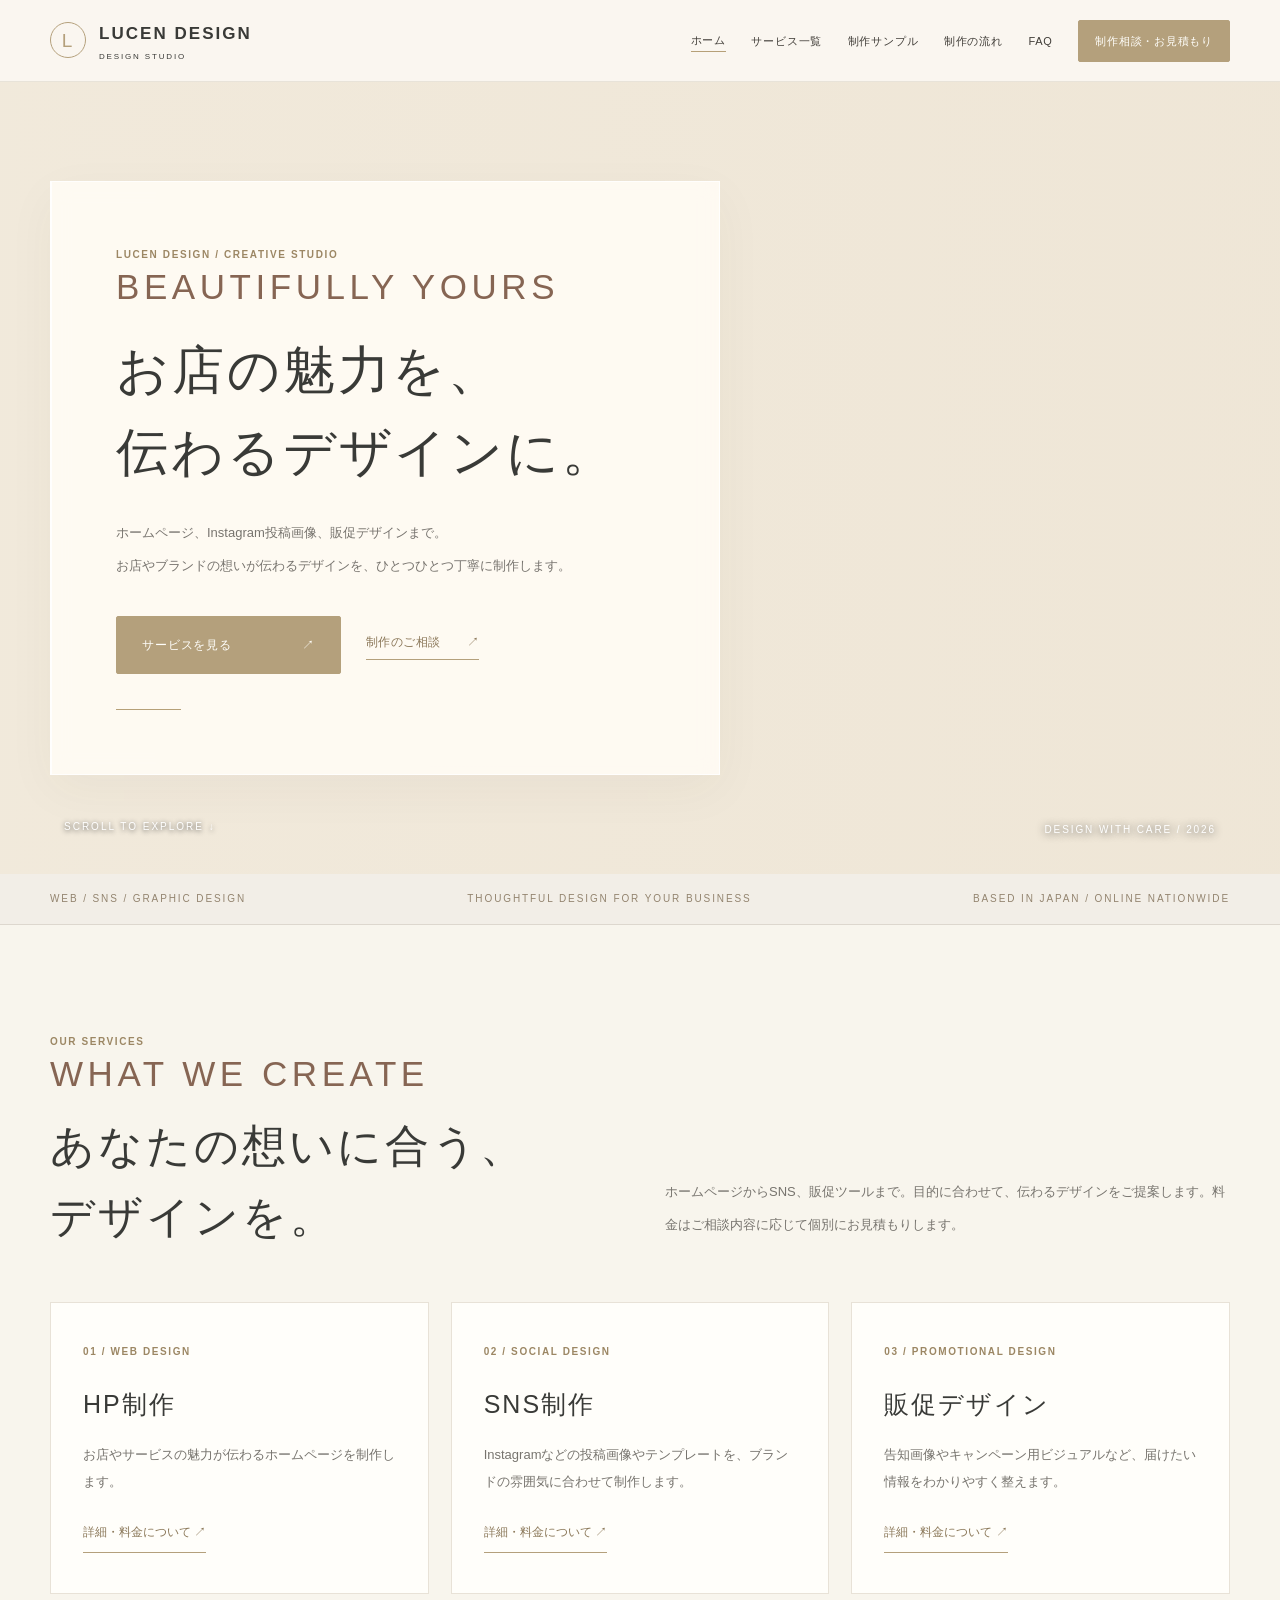
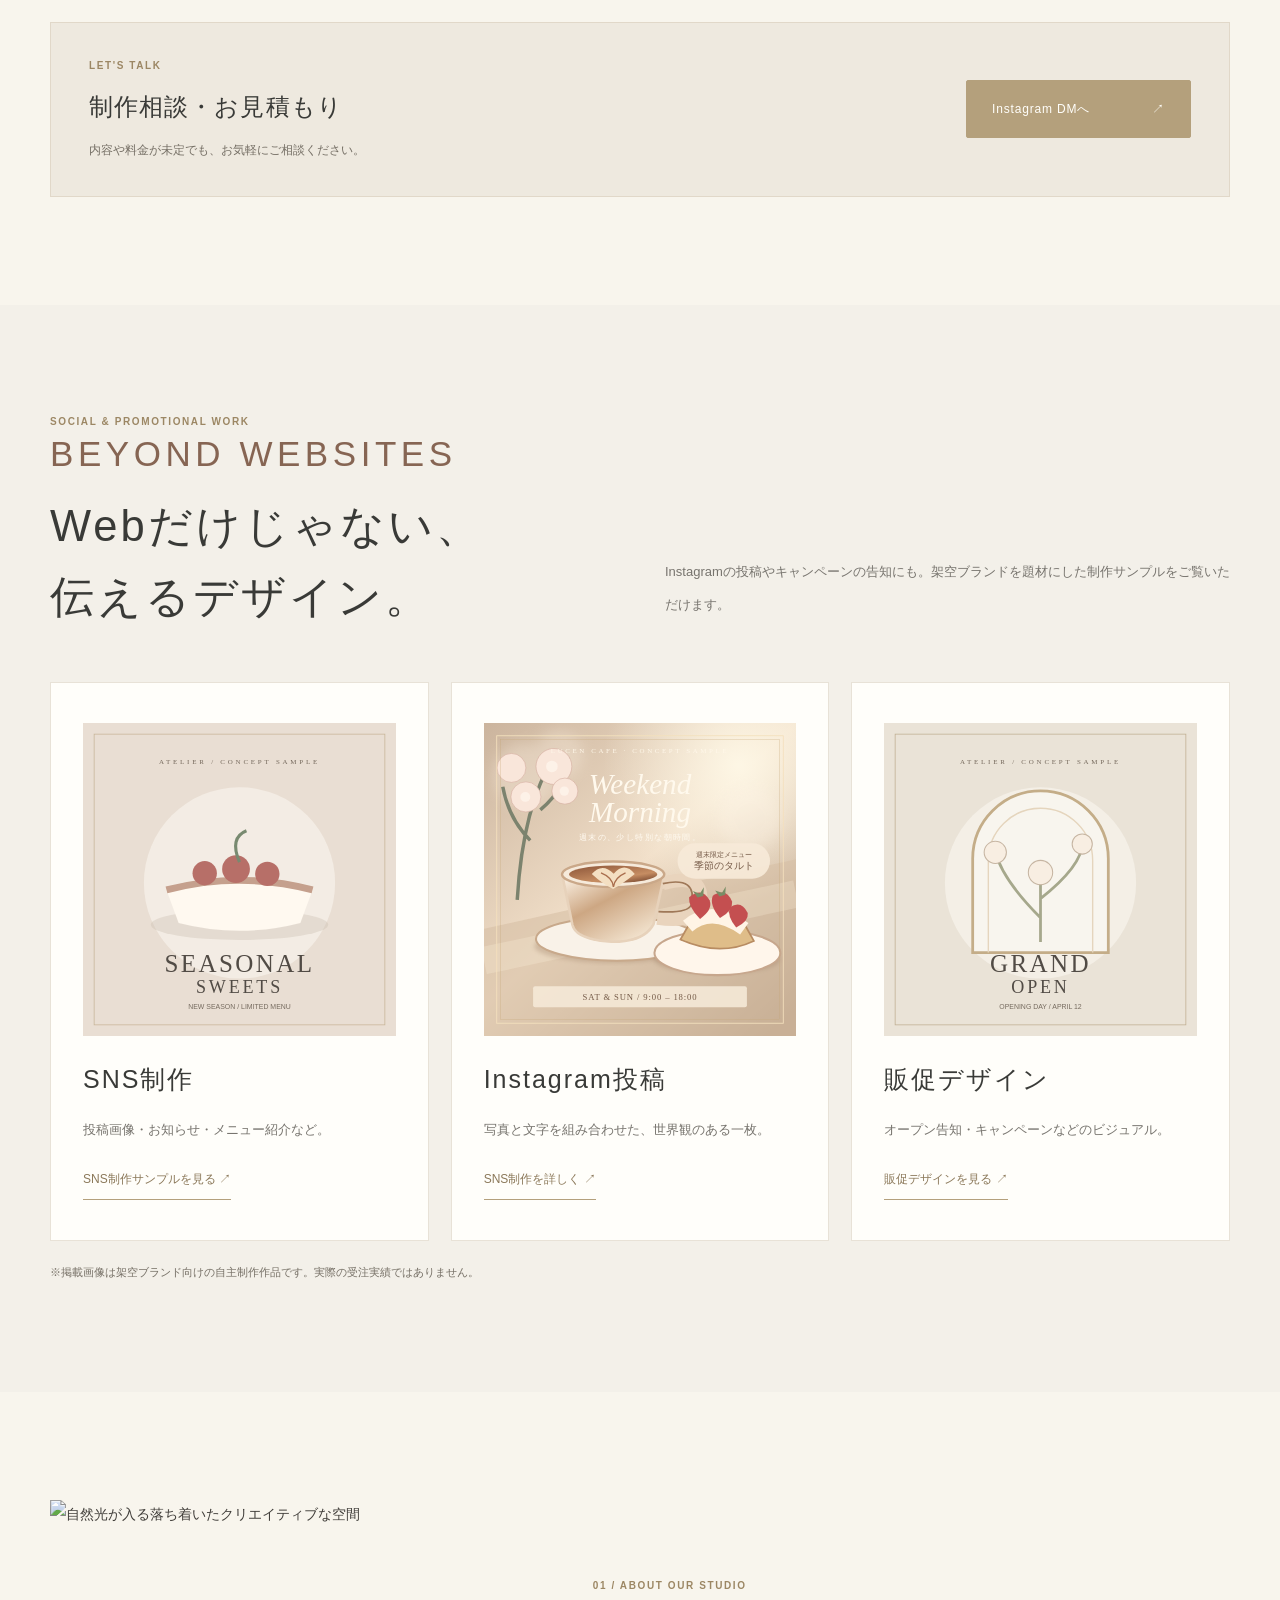
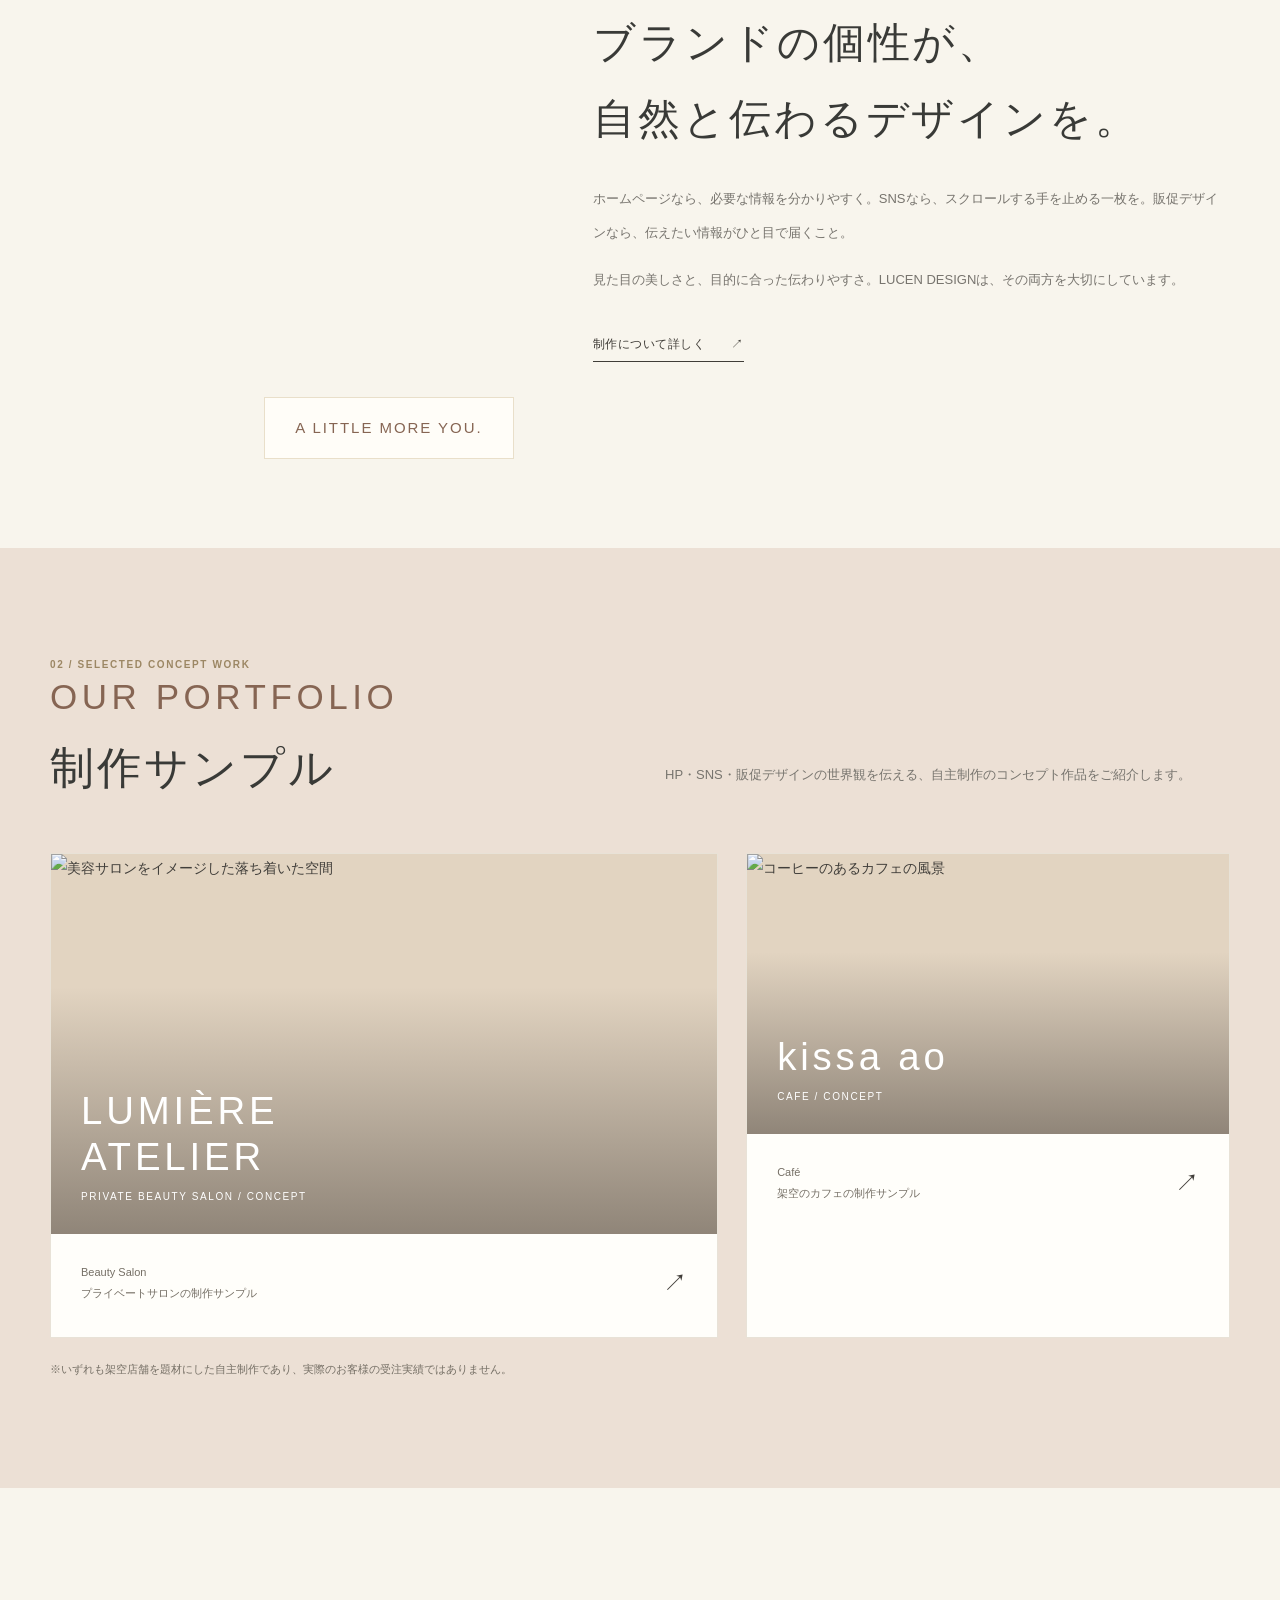
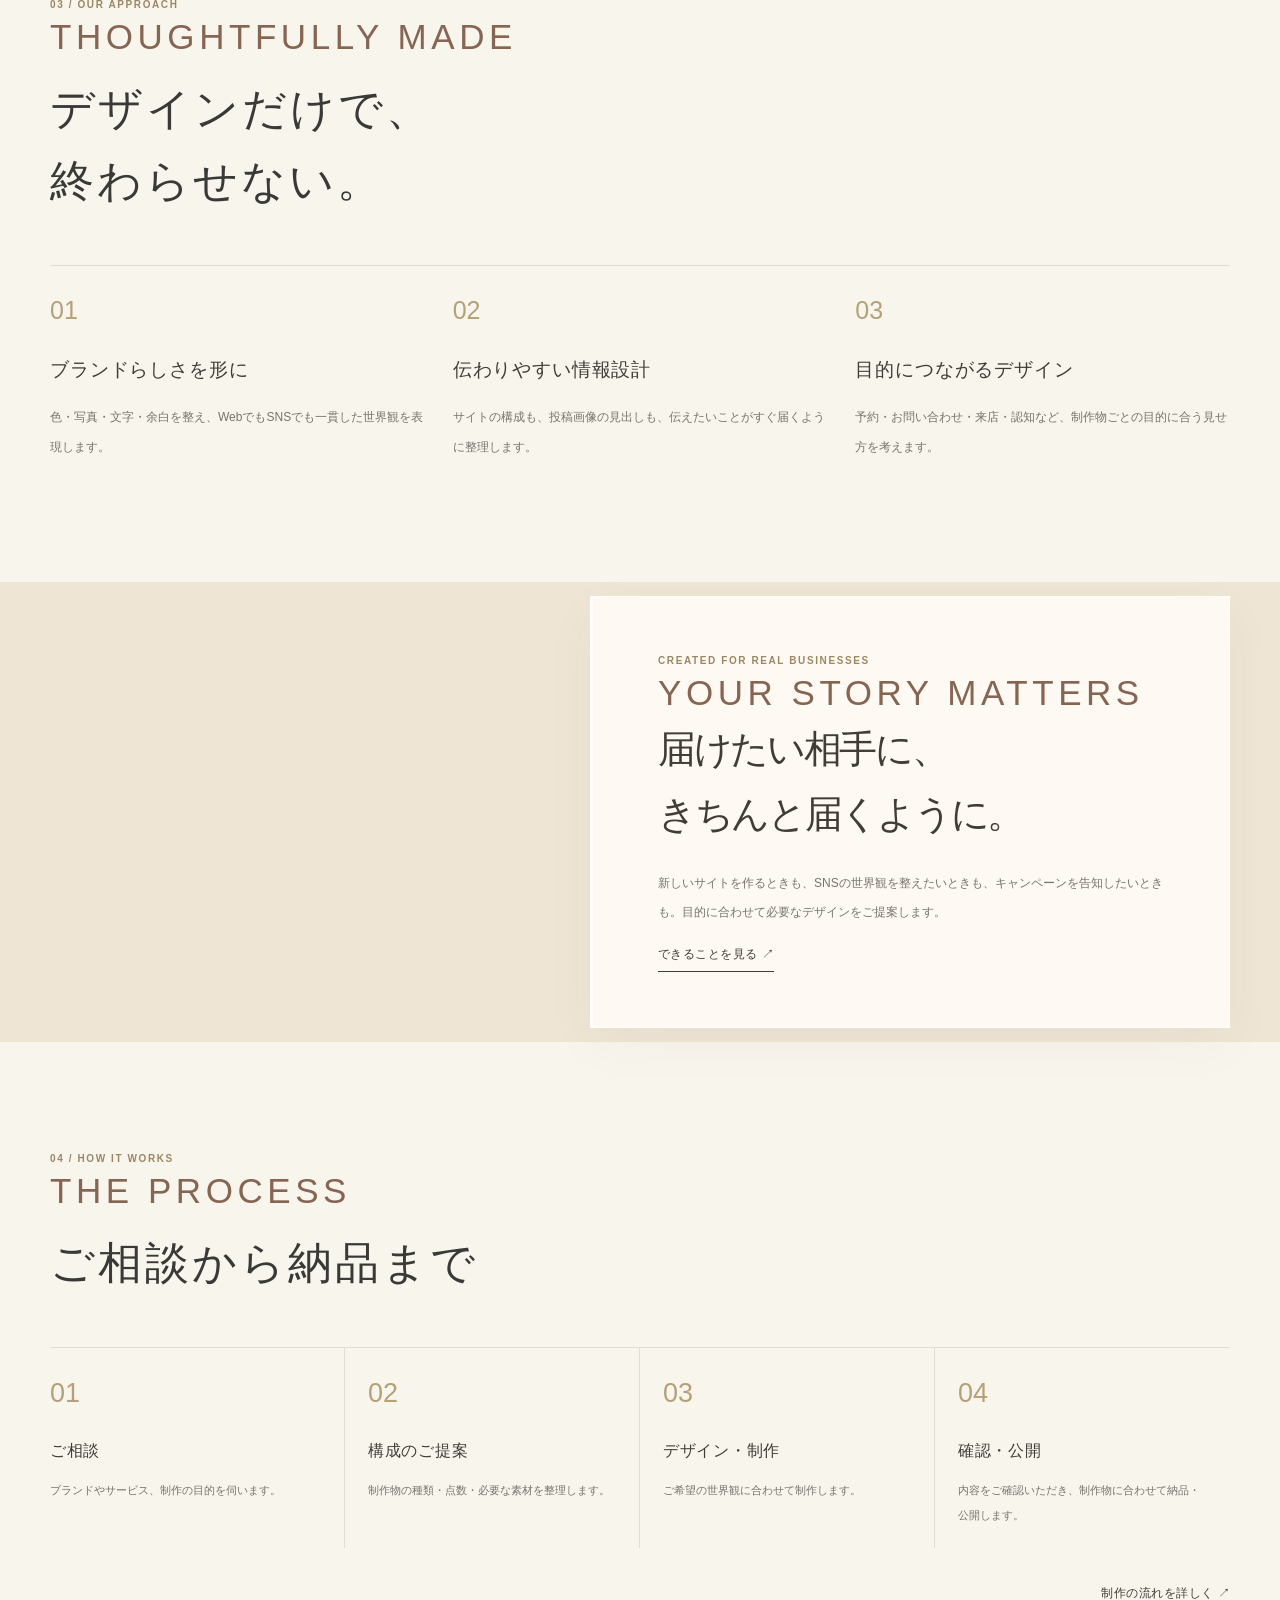
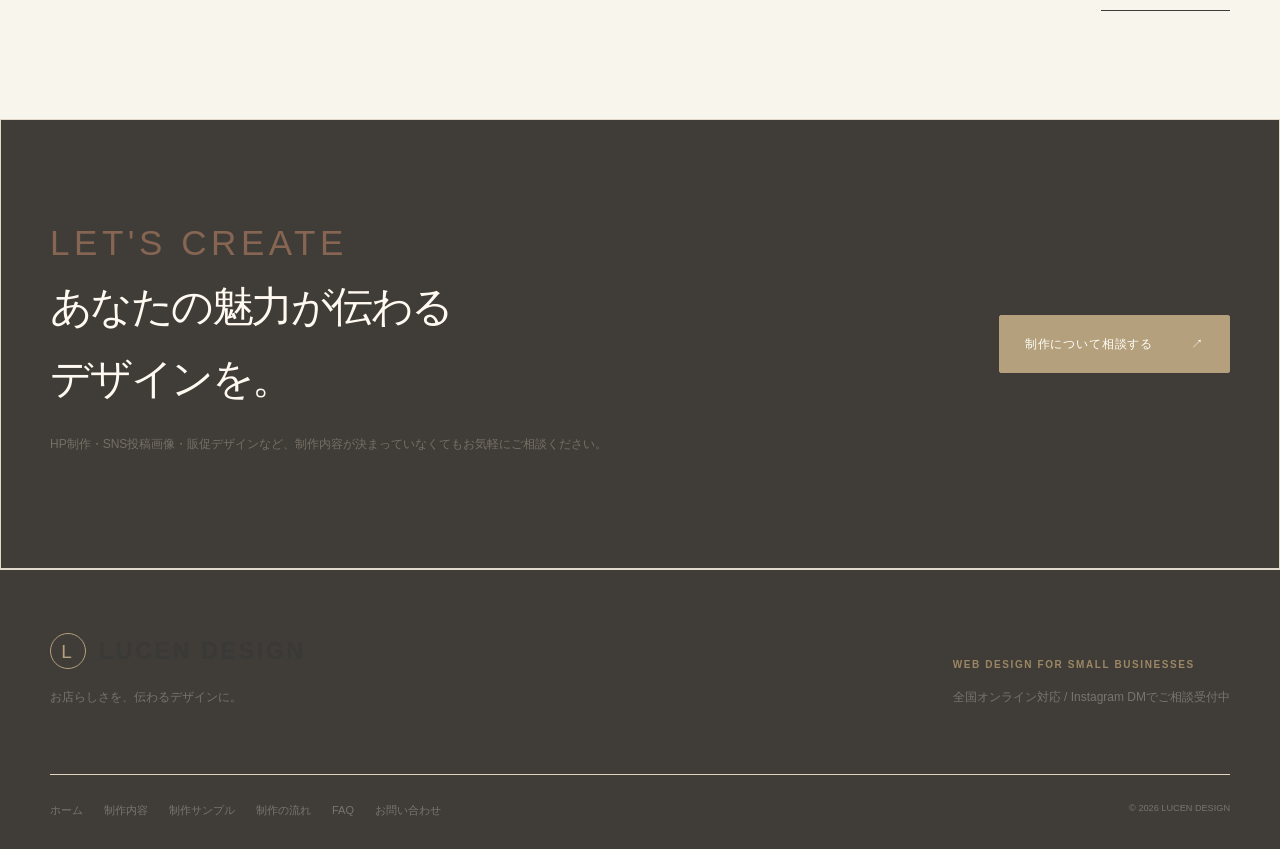
==== commit 783461c4: "Rebalance site copy and portfolio across web SNS and promotional design" ====
--- a/index.html
+++ b/index.html
@@ -44,9 +44,9 @@
 .skip-link{position:absolute;left:12px;top:-80px;background:#403d38;color:#fff;padding:9px 14px;z-index:999}.skip-link:focus{top:12px}
 </style><link rel="icon" type="image/svg+xml" href="./favicon.svg"><link rel="stylesheet" href="ivory-theme.css?v=14"></head><body><a class="skip-link" href="#main">本文へスキップ</a><header class="site-header"><div class="wrap header-inner"><a class="brand" href="./" aria-label="LUCEN DESIGN ホーム"><span class="brand-symbol" aria-hidden="true">L</span><span>LUCEN DESIGN<small>DESIGN STUDIO</small></span></a><nav class="nav" aria-label="メインナビゲーション"><a href="./" aria-current="page">ホーム</a><a href="#design-services">サービス一覧</a><a href="./works/">制作サンプル</a><a href="./process/">制作の流れ</a><a href="./faq/">FAQ</a><a href="https://www.instagram.com/lucen.design/" target="_blank" rel="noopener noreferrer" class="contact-link">制作相談・お見積もり</a></nav></div></header><main id="main"><section class="hero" aria-label="LUCEN DESIGN ご紹介"><div class="wrap hero-inner"><div class="glass hero-panel"><span class="eyebrow">LUCEN DESIGN / CREATIVE STUDIO</span><span class="editorial-label" aria-hidden="true">Beautifully yours</span><h1>お店の魅力を、<br><span>伝わるデザインに。</span></h1><p>ホームページ、Instagram投稿画像、販促デザインまで。<br>お店やブランドの想いが伝わるデザインを、ひとつひとつ丁寧に制作します。</p><div class="hero-actions"><a class="button" href="#design-services">サービスを見る <span aria-hidden="true">↗</span></a><a class="text-link" href="https://www.instagram.com/lucen.design/" target="_blank" rel="noopener noreferrer">制作のご相談 <span aria-hidden="true">↗</span></a></div></div></div><span class="scroll-note">SCROLL TO EXPLORE ↓</span><span class="hero-label">DESIGN WITH CARE / 2026</span></section>
 <div class="ticker"><div class="wrap ticker-inner"><span>WEB / SNS / GRAPHIC DESIGN</span><span>THOUGHTFUL DESIGN FOR YOUR BUSINESS</span><span>BASED IN JAPAN / ONLINE NATIONWIDE</span></div></div>
-<section class="section" id="design-services" aria-labelledby="design-services-title" style="background:#f8f5ed"><div class="wrap"><div class="section-head"><div><span class="eyebrow">OUR SERVICES</span><span class="editorial-label">What we create</span><h2 id="design-services-title">あなたの想いに合う、<br>デザインを。</h2></div><p>ホームページからSNS、販促ツールまで。目的に合わせて、伝わるデザインをご提案します。料金はご相談内容に応じて個別にお見積もりします。</p></div><div class="lucen-service-grid"><article class="lucen-service-card"><span class="eyebrow">01 / WEB DESIGN</span><h3>HP制作</h3><p>お店やサービスの魅力が伝わるホームページを制作します。</p><a href="./services/">詳細・料金について <span aria-hidden="true">↗</span></a></article><article class="lucen-service-card"><span class="eyebrow">02 / SOCIAL DESIGN</span><h3>SNS制作</h3><p>Instagramなどの投稿画像やテンプレートを、ブランドの雰囲気に合わせて制作します。</p><a href="./sns/">詳細・料金について <span aria-hidden="true">↗</span></a></article><article class="lucen-service-card"><span class="eyebrow">03 / PROMOTIONAL DESIGN</span><h3>販促デザイン</h3><p>告知画像やキャンペーン用ビジュアルなど、届けたい情報をわかりやすく整えます。</p><a href="./promotion/">詳細・料金について <span aria-hidden="true">↗</span></a></article></div><div class="lucen-consult"><div><span class="eyebrow">LET'S TALK</span><h3>制作相談・お見積もり</h3><p>内容や料金が未定でも、お気軽にご相談ください。</p></div><a class="button" href="https://www.instagram.com/lucen.design/" target="_blank" rel="noopener noreferrer">Instagram DMへ <span aria-hidden="true">↗</span></a></div></div></section><section class="section"><div class="wrap intro-grid"><div class="portrait-frame"><img src="https://images.unsplash.com/photo-1497366858526-0766cadbe8fa?auto=format&fit=crop&w=1400&q=85" alt="自然光が入る落ち着いたクリエイティブな空間" loading="lazy"><div class="portrait-label">A little more you.</div></div><div class="intro-copy"><span class="eyebrow">01 / ABOUT OUR STUDIO</span><h2>お店の個性が、<br>自然と伝わる場所を。</h2><p>メニューや料金、アクセスを分かりやすく。スマートフォンでも気持ちよく使えて、予約やお問い合わせにも迷わず進めること。</p><p>そして、はじめて訪れた人にも、お店の空気感が伝わること。LUCEN DESIGNは、その両方を大切にしています。</p><a class="text-link" href="./services/">制作について詳しく <span aria-hidden="true">↗</span></a></div></div></section>
-<section class="section work-section"><div class="wrap"><div class="section-head"><div><span class="eyebrow">02 / SELECTED CONCEPT WORK</span><span class="editorial-label" aria-hidden="true">Our portfolio</span><h2>制作サンプル</h2></div><p>お店ごとの世界観を大切にしたデザインをご紹介します。架空の店舗を題材にした自主制作サンプルです。</p></div><div class="projects"><a class="project" href="./works/"><div class="project-image"><img src="https://images.unsplash.com/photo-1600948836101-f9ffda59d250?auto=format&fit=crop&w=1400&q=85" alt="美容サロンをイメージした落ち着いた空間" loading="lazy"><div class="project-overlay"><strong>LUMIÈRE<br>ATELIER</strong><small>PRIVATE BEAUTY SALON / CONCEPT</small></div></div><div class="project-info"><p>Beauty Salon<br>プライベートサロンの制作サンプル</p><span class="arrow" aria-hidden="true">↗</span></div></a><a class="project alt" href="./demos/kissa-ao/"><div class="project-image"><img src="https://images.unsplash.com/photo-1442512595331-e89e73853f31?auto=format&fit=crop&w=1400&q=85" alt="コーヒーのあるカフェの風景" loading="lazy"><div class="project-overlay"><strong>kissa ao</strong><small>CAFE / CONCEPT</small></div></div><div class="project-info"><p>Café<br>架空のカフェの制作サンプル</p><span class="arrow" aria-hidden="true">↗</span></div></a></div><p class="work-disclaimer">※いずれも架空店舗を題材にした自主制作であり、実際のお客様の受注実績ではありません。</p></div></section>
-<section class="section"><div class="wrap"><div class="section-head"><div><span class="eyebrow">03 / OUR APPROACH</span><span class="editorial-label" aria-hidden="true">Thoughtfully made</span><h2>デザインだけで、<br>終わらせない。</h2></div></div><div class="values"><div class="value"><span class="number">01</span><h3>そのお店らしいデザイン</h3><p>色や写真、文字、余白まで。店舗の特徴や世界観を丁寧に表現します。</p></div><div class="value"><span class="number">02</span><h3>情報の見つけやすさ</h3><p>メニュー・料金・営業時間・アクセスなど、お客様が知りたい情報を分かりやすく整理します。</p></div><div class="value"><span class="number">03</span><h3>予約につながる導線</h3><p>Instagram、LINE、既存の予約サービスとつながる、使いやすい導線を考えます。</p></div></div></div></section>
-<section class="story-strip"><div class="wrap"><div class="glass story-panel"><span class="eyebrow">CREATED FOR REAL BUSINESSES</span><span class="editorial-label" aria-hidden="true">Your story matters</span><h2>届けたい相手に、<br>きちんと届くように。</h2><p>新しくお店を始めるときも、今のホームページを見直したいときも。目的や伝えたいことを伺いながら、必要なページと機能を一緒に整理します。</p><a class="text-link" href="./services/">できることを見る ↗</a></div></div></section>
-<section class="section"><div class="wrap"><div class="section-head"><div><span class="eyebrow">04 / HOW IT WORKS</span><span class="editorial-label" aria-hidden="true">The process</span><h2>ご相談から公開まで</h2></div></div><div class="steps"><div class="step"><b>01</b><h3>ご相談</h3><p>お店のことや制作の目的を伺います。</p></div><div class="step"><b>02</b><h3>構成のご提案</h3><p>掲載内容と必要な機能を整理します。</p></div><div class="step"><b>03</b><h3>デザイン・制作</h3><p>店舗の雰囲気に合わせて制作します。</p></div><div class="step"><b>04</b><h3>確認・公開</h3><p>表示やリンクを確認して公開します。</p></div></div><div style="text-align:right;margin-top:30px"><a class="text-link" href="./process/">制作の流れを詳しく ↗</a></div></div></section>
-<section class="cta-section"><div class="wrap cta-grid"><div><span class="editorial-label" lang="en">Let's create</span><h2>お店の魅力が伝わる<br>ホームページを。</h2><p>デザインのご希望や掲載したい内容など、まずはお気軽にご相談ください。</p></div><a class="button" href="./contact/">制作について相談する <span aria-hidden="true">↗</span></a></div></section></main><footer class="site-footer"><div class="wrap"><div class="footer-top"><div><a href="./" class="brand"><span class="brand-symbol" aria-hidden="true">L</span>LUCEN DESIGN</a><p>お店らしさを、伝わるデザインに。</p></div><div><span class="eyebrow">WEB DESIGN FOR SMALL BUSINESSES</span><p>全国オンライン対応 / Instagram DMでご相談受付中</p></div></div><div class="footer-links"><a href="./">ホーム</a><a href="./services/">制作内容</a><a href="./works/">制作サンプル</a><a href="./process/">制作の流れ</a><a href="./faq/">FAQ</a><a href="./contact/">お問い合わせ</a><small>© 2026 LUCEN DESIGN</small></div></div></footer></body></html>+<section class="section" id="design-services" aria-labelledby="design-services-title" style="background:#f8f5ed"><div class="wrap"><div class="section-head"><div><span class="eyebrow">OUR SERVICES</span><span class="editorial-label">What we create</span><h2 id="design-services-title">あなたの想いに合う、<br>デザインを。</h2></div><p>ホームページからSNS、販促ツールまで。目的に合わせて、伝わるデザインをご提案します。料金はご相談内容に応じて個別にお見積もりします。</p></div><div class="lucen-service-grid"><article class="lucen-service-card"><span class="eyebrow">01 / WEB DESIGN</span><h3>HP制作</h3><p>お店やサービスの魅力が伝わるホームページを制作します。</p><a href="./services/">詳細・料金について <span aria-hidden="true">↗</span></a></article><article class="lucen-service-card"><span class="eyebrow">02 / SOCIAL DESIGN</span><h3>SNS制作</h3><p>Instagramなどの投稿画像やテンプレートを、ブランドの雰囲気に合わせて制作します。</p><a href="./sns/">詳細・料金について <span aria-hidden="true">↗</span></a></article><article class="lucen-service-card"><span class="eyebrow">03 / PROMOTIONAL DESIGN</span><h3>販促デザイン</h3><p>告知画像やキャンペーン用ビジュアルなど、届けたい情報をわかりやすく整えます。</p><a href="./promotion/">詳細・料金について <span aria-hidden="true">↗</span></a></article></div><div class="lucen-consult"><div><span class="eyebrow">LET'S TALK</span><h3>制作相談・お見積もり</h3><p>内容や料金が未定でも、お気軽にご相談ください。</p></div><a class="button" href="https://www.instagram.com/lucen.design/" target="_blank" rel="noopener noreferrer">Instagram DMへ <span aria-hidden="true">↗</span></a></div></div></section><section class="section" aria-label="SNS・販促デザインの制作例" style="background:#f3f0e9"><div class="wrap"><div class="section-head"><div><span class="eyebrow">SOCIAL &amp; PROMOTIONAL WORK</span><span class="editorial-label">Beyond websites</span><h2>Webだけじゃない、<br>伝えるデザイン。</h2></div><p>Instagramの投稿やキャンペーンの告知にも。架空ブランドを題材にした制作サンプルをご覧いただけます。</p></div><div class="lucen-service-grid"><article class="lucen-service-card"><img src="./samples/sns-seasonal.svg" alt="SNS投稿デザインの自主制作サンプル" loading="lazy" style="width:100%;aspect-ratio:1;object-fit:cover"><h3>SNS制作</h3><p>投稿画像・お知らせ・メニュー紹介など。</p><a href="./sns/">SNS制作サンプルを見る ↗</a></article><article class="lucen-service-card"><img src="./samples/sns-event.svg?v=3" alt="週末カフェのSNS投稿デザインの自主制作サンプル" loading="lazy" style="width:100%;aspect-ratio:1;object-fit:cover"><h3>Instagram投稿</h3><p>写真と文字を組み合わせた、世界観のある一枚。</p><a href="./sns/">SNS制作を詳しく ↗</a></article><article class="lucen-service-card"><img src="./samples/promo-open.svg" alt="グランドオープン告知の自主制作サンプル" loading="lazy" style="width:100%;aspect-ratio:1;object-fit:cover"><h3>販促デザイン</h3><p>オープン告知・キャンペーンなどのビジュアル。</p><a href="./promotion/">販促デザインを見る ↗</a></article></div><p class="work-disclaimer">※掲載画像は架空ブランド向けの自主制作作品です。実際の受注実績ではありません。</p></div></section><section class="section"><div class="wrap intro-grid"><div class="portrait-frame"><img src="https://images.unsplash.com/photo-1497366858526-0766cadbe8fa?auto=format&fit=crop&w=1400&q=85" alt="自然光が入る落ち着いたクリエイティブな空間" loading="lazy"><div class="portrait-label">A little more you.</div></div><div class="intro-copy"><span class="eyebrow">01 / ABOUT OUR STUDIO</span><h2>ブランドの個性が、<br>自然と伝わるデザインを。</h2><p>ホームページなら、必要な情報を分かりやすく。SNSなら、スクロールする手を止める一枚を。販促デザインなら、伝えたい情報がひと目で届くこと。</p><p>見た目の美しさと、目的に合った伝わりやすさ。LUCEN DESIGNは、その両方を大切にしています。</p><a class="text-link" href="./services/">制作について詳しく <span aria-hidden="true">↗</span></a></div></div></section>
+<section class="section work-section"><div class="wrap"><div class="section-head"><div><span class="eyebrow">02 / SELECTED CONCEPT WORK</span><span class="editorial-label" aria-hidden="true">Our portfolio</span><h2>制作サンプル</h2></div><p>HP・SNS・販促デザインの世界観を伝える、自主制作のコンセプト作品をご紹介します。</p></div><div class="projects"><a class="project" href="./works/"><div class="project-image"><img src="https://images.unsplash.com/photo-1600948836101-f9ffda59d250?auto=format&fit=crop&w=1400&q=85" alt="美容サロンをイメージした落ち着いた空間" loading="lazy"><div class="project-overlay"><strong>LUMIÈRE<br>ATELIER</strong><small>PRIVATE BEAUTY SALON / CONCEPT</small></div></div><div class="project-info"><p>Beauty Salon<br>プライベートサロンの制作サンプル</p><span class="arrow" aria-hidden="true">↗</span></div></a><a class="project alt" href="./demos/kissa-ao/"><div class="project-image"><img src="https://images.unsplash.com/photo-1442512595331-e89e73853f31?auto=format&fit=crop&w=1400&q=85" alt="コーヒーのあるカフェの風景" loading="lazy"><div class="project-overlay"><strong>kissa ao</strong><small>CAFE / CONCEPT</small></div></div><div class="project-info"><p>Café<br>架空のカフェの制作サンプル</p><span class="arrow" aria-hidden="true">↗</span></div></a></div><p class="work-disclaimer">※いずれも架空店舗を題材にした自主制作であり、実際のお客様の受注実績ではありません。</p></div></section>
+<section class="section"><div class="wrap"><div class="section-head"><div><span class="eyebrow">03 / OUR APPROACH</span><span class="editorial-label" aria-hidden="true">Thoughtfully made</span><h2>デザインだけで、<br>終わらせない。</h2></div></div><div class="values"><div class="value"><span class="number">01</span><h3>ブランドらしさを形に</h3><p>色・写真・文字・余白を整え、WebでもSNSでも一貫した世界観を表現します。</p></div><div class="value"><span class="number">02</span><h3>伝わりやすい情報設計</h3><p>サイトの構成も、投稿画像の見出しも、伝えたいことがすぐ届くように整理します。</p></div><div class="value"><span class="number">03</span><h3>目的につながるデザイン</h3><p>予約・お問い合わせ・来店・認知など、制作物ごとの目的に合う見せ方を考えます。</p></div></div></div></section>
+<section class="story-strip"><div class="wrap"><div class="glass story-panel"><span class="eyebrow">CREATED FOR REAL BUSINESSES</span><span class="editorial-label" aria-hidden="true">Your story matters</span><h2>届けたい相手に、<br>きちんと届くように。</h2><p>新しいサイトを作るときも、SNSの世界観を整えたいときも、キャンペーンを告知したいときも。目的に合わせて必要なデザインをご提案します。</p><a class="text-link" href="./services/">できることを見る ↗</a></div></div></section>
+<section class="section"><div class="wrap"><div class="section-head"><div><span class="eyebrow">04 / HOW IT WORKS</span><span class="editorial-label" aria-hidden="true">The process</span><h2>ご相談から納品まで</h2></div></div><div class="steps"><div class="step"><b>01</b><h3>ご相談</h3><p>ブランドやサービス、制作の目的を伺います。</p></div><div class="step"><b>02</b><h3>構成のご提案</h3><p>制作物の種類・点数・必要な素材を整理します。</p></div><div class="step"><b>03</b><h3>デザイン・制作</h3><p>ご希望の世界観に合わせて制作します。</p></div><div class="step"><b>04</b><h3>確認・公開</h3><p>内容をご確認いただき、制作物に合わせて納品・公開します。</p></div></div><div style="text-align:right;margin-top:30px"><a class="text-link" href="./process/">制作の流れを詳しく ↗</a></div></div></section>
+<section class="cta-section"><div class="wrap cta-grid"><div><span class="editorial-label" lang="en">Let's create</span><h2>あなたの魅力が伝わる<br>デザインを。</h2><p>HP制作・SNS投稿画像・販促デザインなど、制作内容が決まっていなくてもお気軽にご相談ください。</p></div><a class="button" href="./contact/">制作について相談する <span aria-hidden="true">↗</span></a></div></section></main><footer class="site-footer"><div class="wrap"><div class="footer-top"><div><a href="./" class="brand"><span class="brand-symbol" aria-hidden="true">L</span>LUCEN DESIGN</a><p>お店らしさを、伝わるデザインに。</p></div><div><span class="eyebrow">WEB DESIGN FOR SMALL BUSINESSES</span><p>全国オンライン対応 / Instagram DMでご相談受付中</p></div></div><div class="footer-links"><a href="./">ホーム</a><a href="./services/">制作内容</a><a href="./works/">制作サンプル</a><a href="./process/">制作の流れ</a><a href="./faq/">FAQ</a><a href="./contact/">お問い合わせ</a><small>© 2026 LUCEN DESIGN</small></div></div></footer></body></html>
